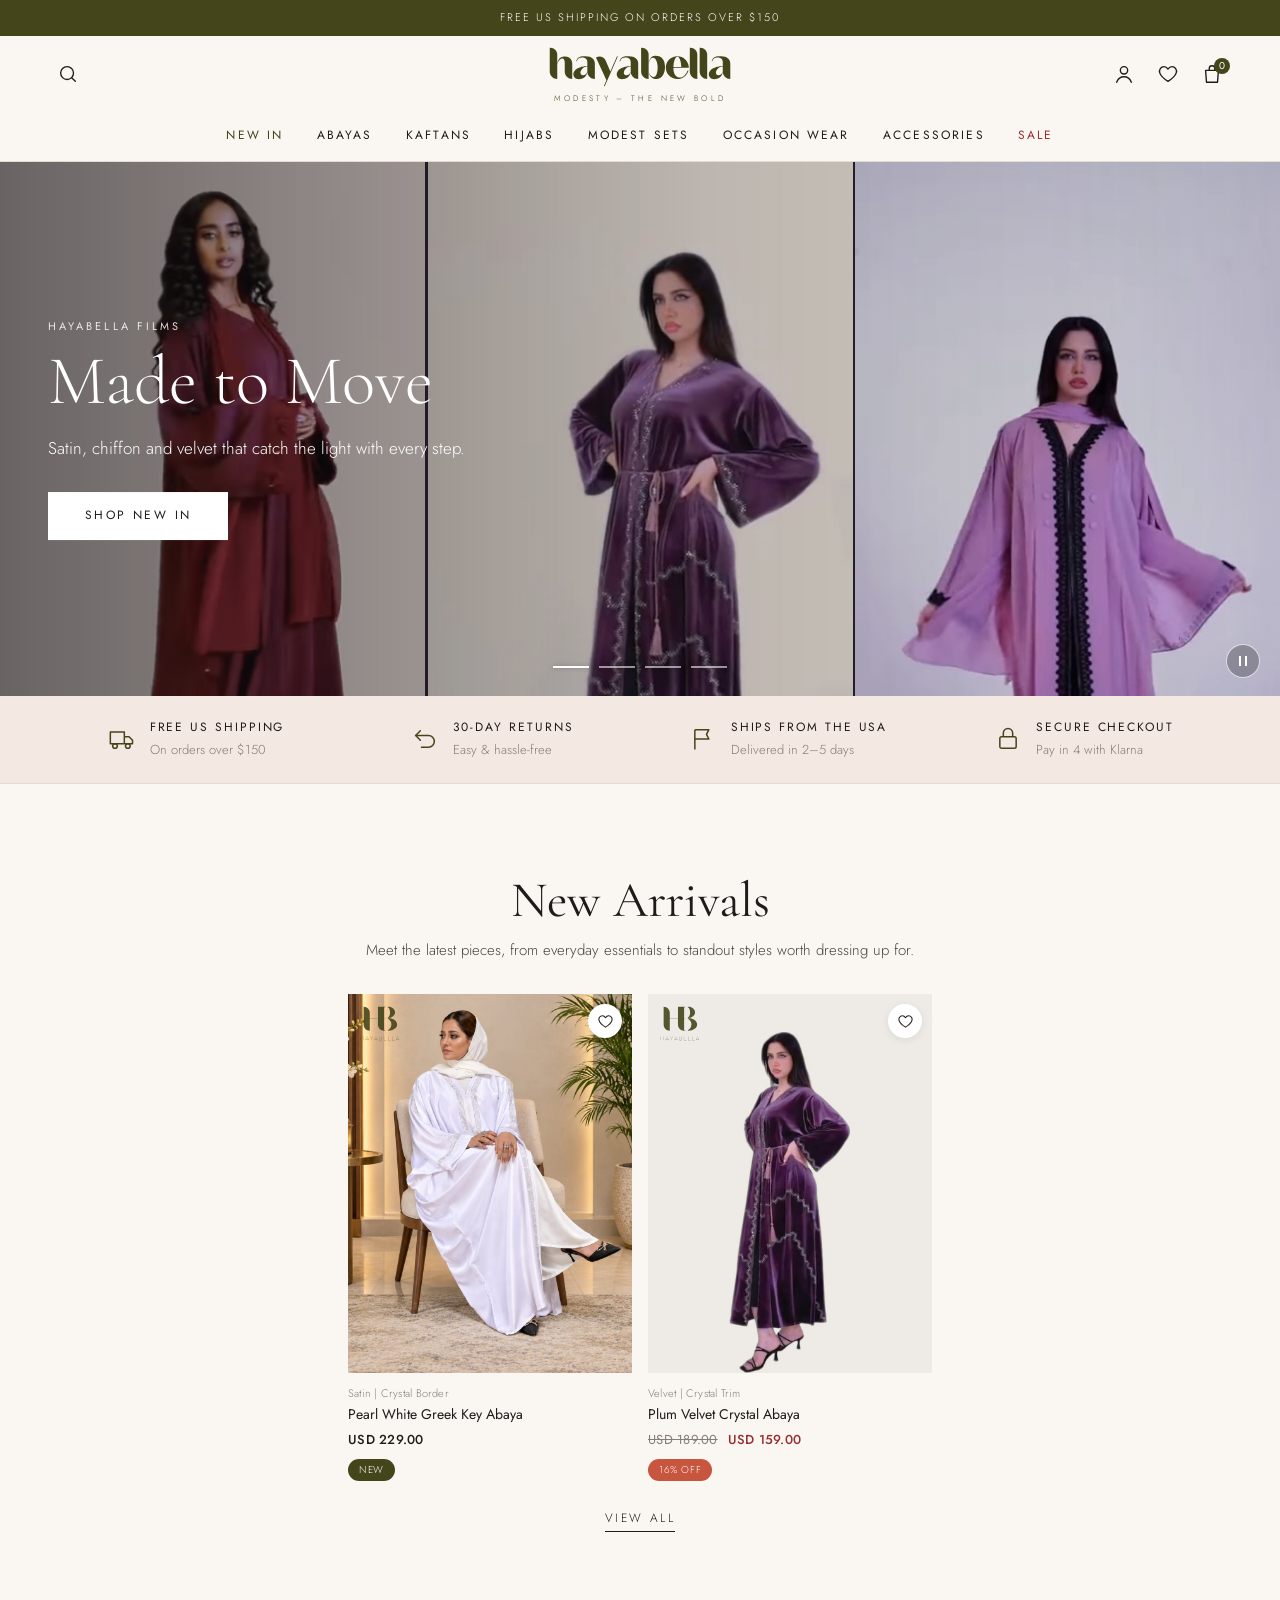
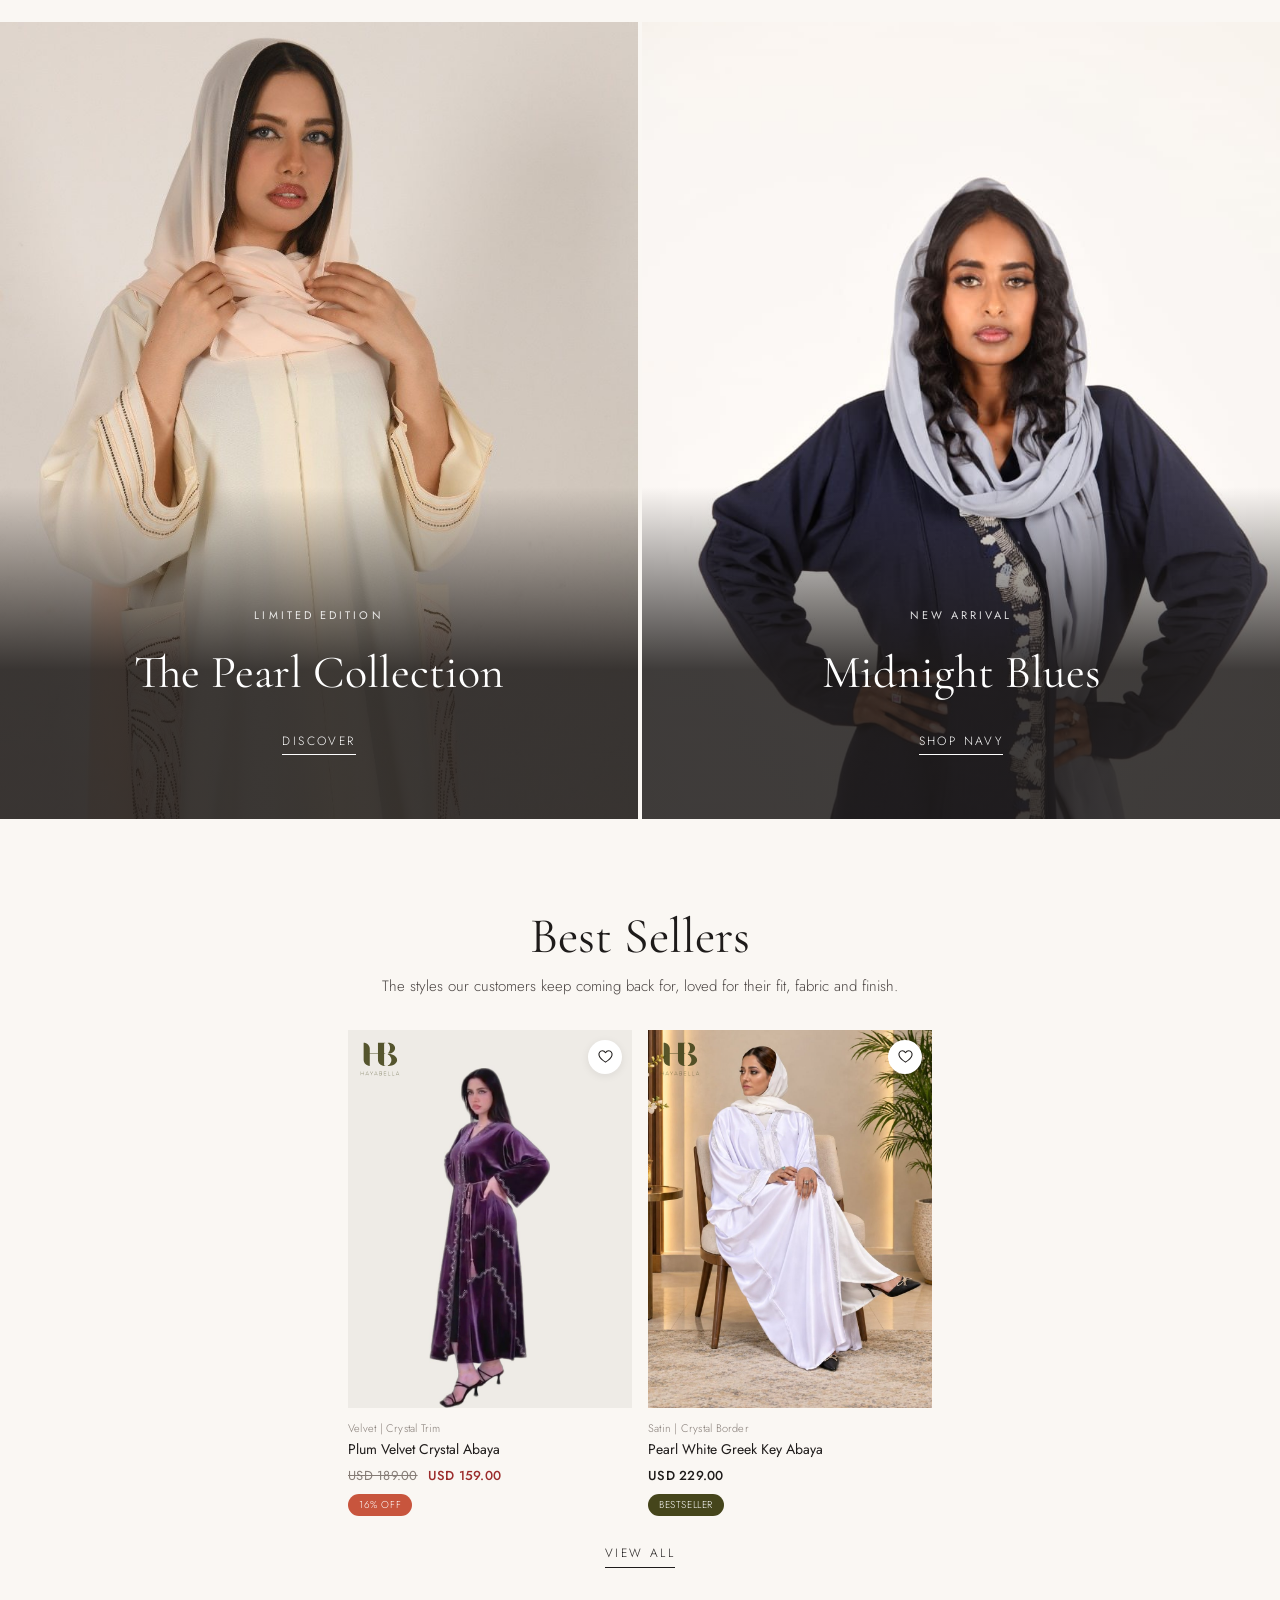
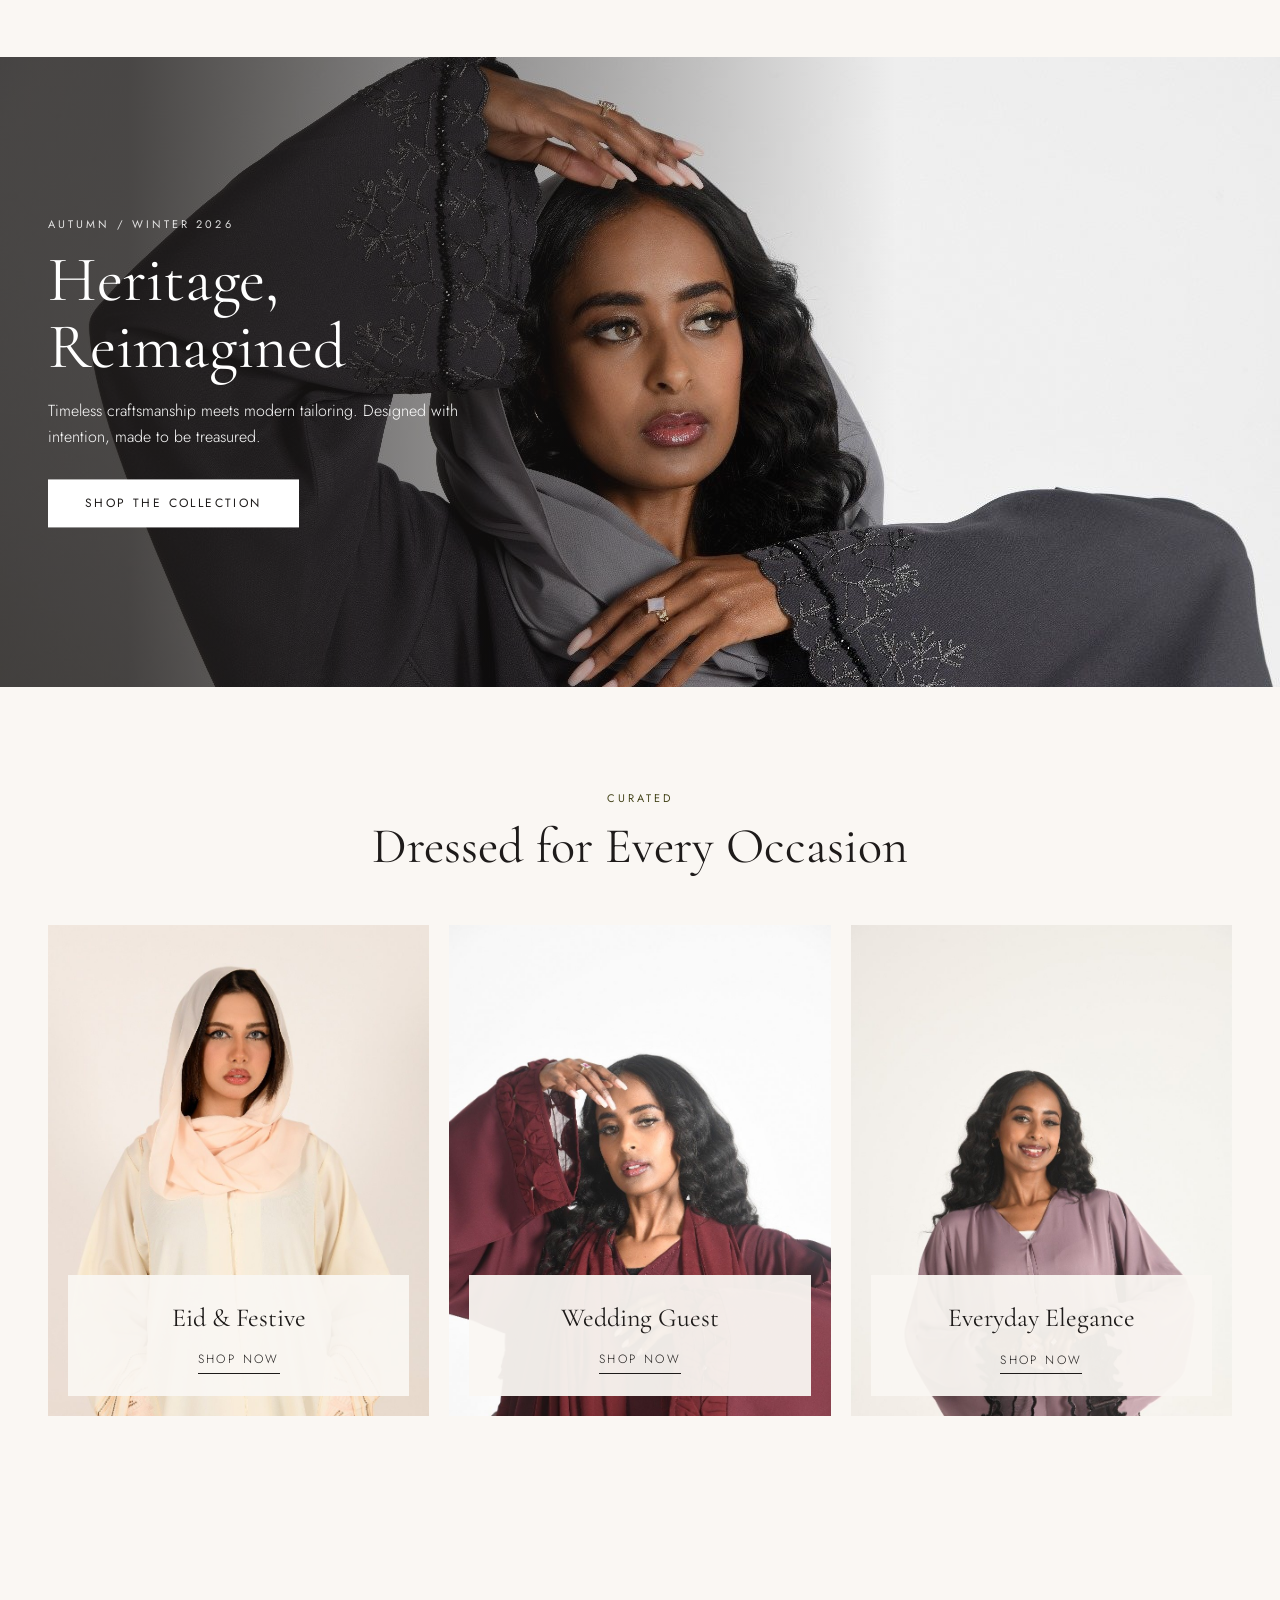
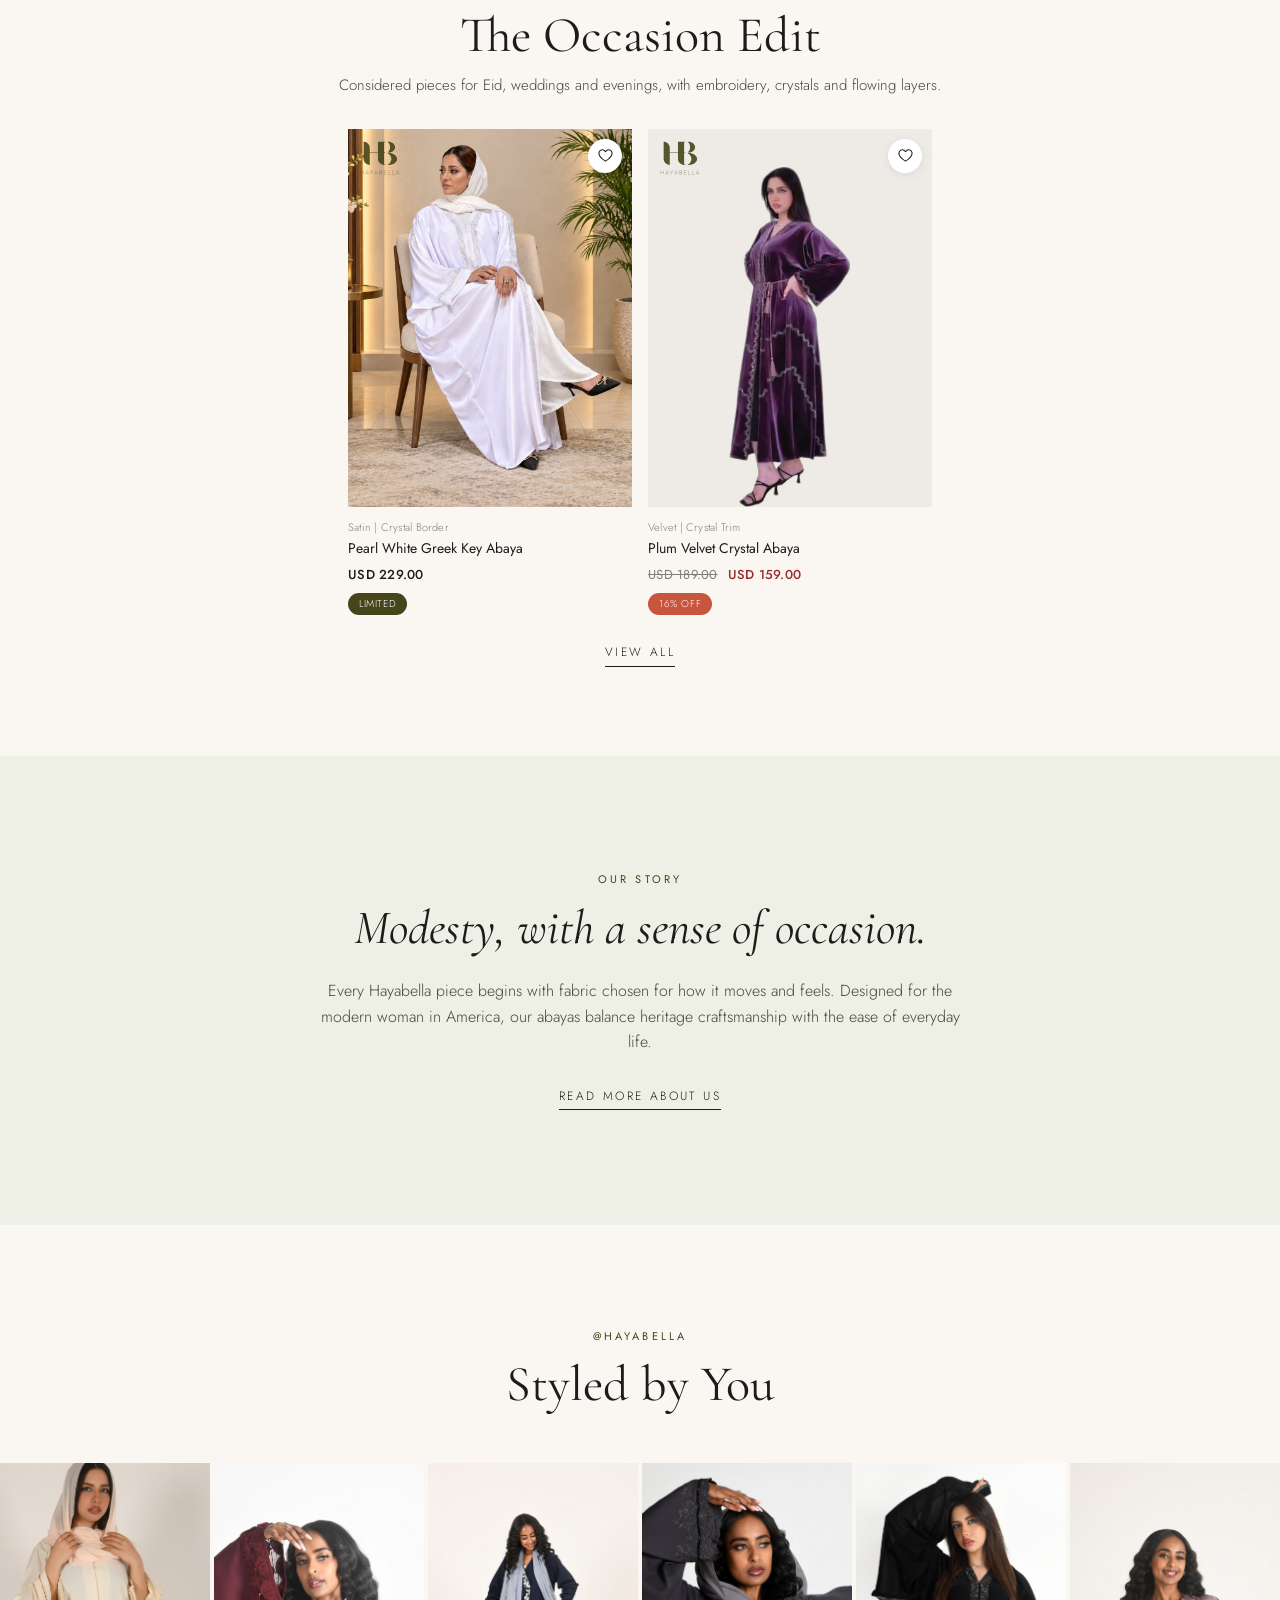
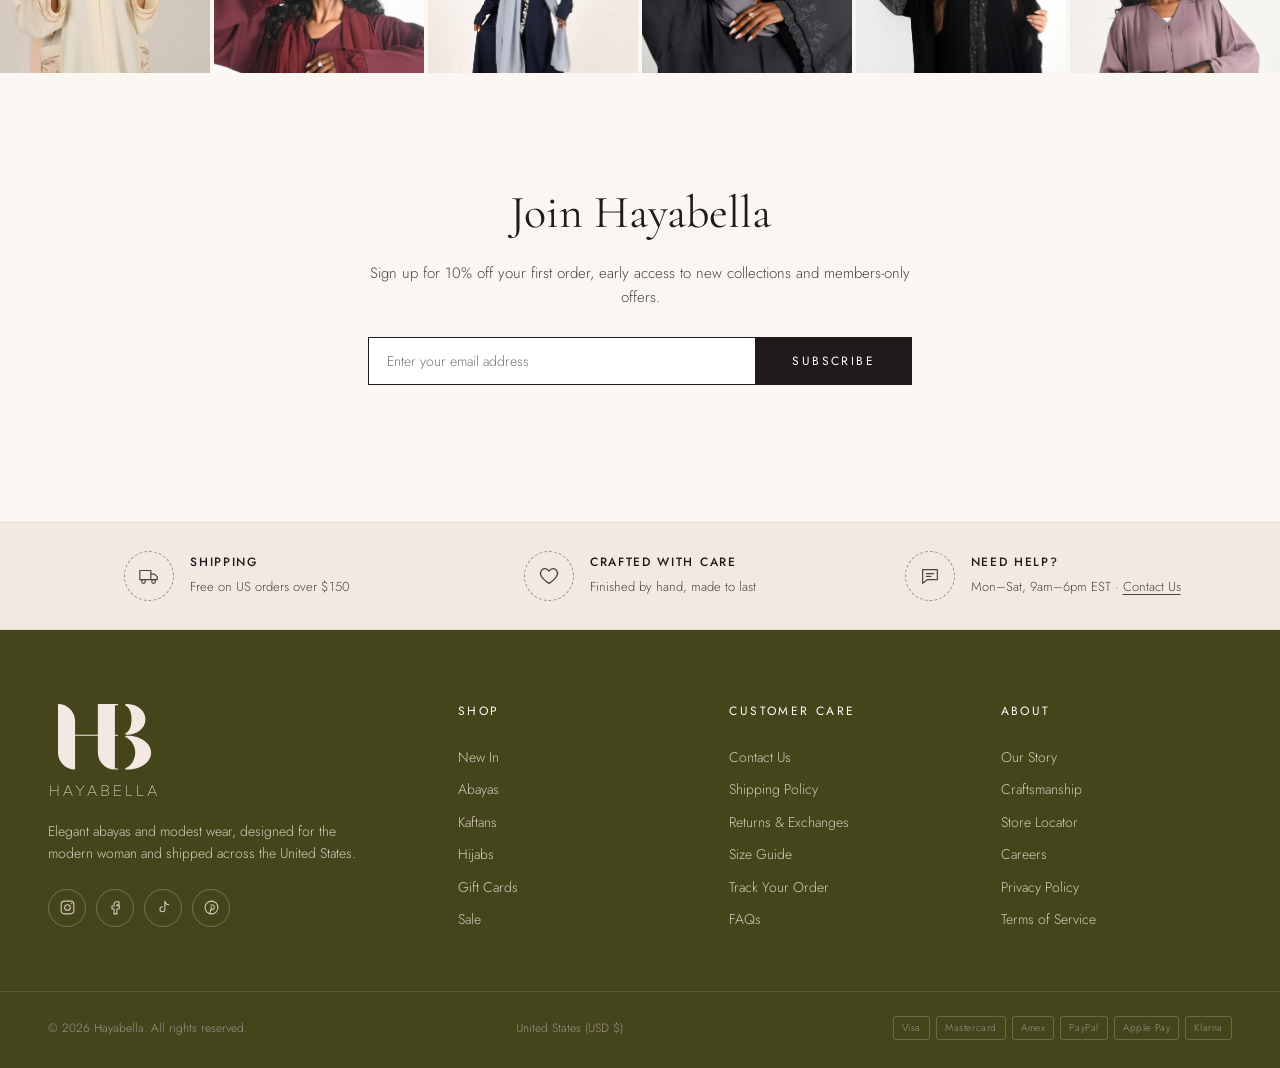
==== index.html @ 1ab6543e "Make the first hero slide a video background The hero now opens with a 'Made to Move' video slide: t" ====
<!DOCTYPE html>
<html lang="en-US">
<head>
  <meta charset="UTF-8">
  <meta name="viewport" content="width=device-width, initial-scale=1">
  <title>Hayabella | Luxury Abayas & Modest Wear – USA</title>
  <meta name="description" content="Shop elegant abayas, kaftans, hijabs and modest sets designed for everyday and occasion. Free US shipping on orders over $150.">
  <meta name="theme-color" content="#1E1B1A">
  <link rel="icon" href="assets/images/brand/hb-monogram.svg" type="image/svg+xml">
  <link rel="preconnect" href="https://fonts.googleapis.com">
  <link rel="preconnect" href="https://fonts.gstatic.com" crossorigin>
  <link href="https://fonts.googleapis.com/css2?family=Cormorant+Garamond:ital,wght@0,400;0,500;0,600;1,400&family=Jost:wght@300;400;500&display=swap" rel="stylesheet">
  <link rel="stylesheet" href="assets/css/styles.css?v=20261111b">
</head>
<body>

  <!-- SVG icon sprite -->
  <svg width="0" height="0" style="position:absolute" aria-hidden="true">
    <symbol id="i-search" viewBox="0 0 24 24"><circle cx="11" cy="11" r="7" fill="none" stroke="currentColor" stroke-width="1.5"/><path d="M20 20l-4-4" stroke="currentColor" stroke-width="1.5" stroke-linecap="round"/></symbol>
    <symbol id="i-user" viewBox="0 0 24 24"><circle cx="12" cy="8" r="4" fill="none" stroke="currentColor" stroke-width="1.5"/><path d="M4 21c1.5-4 4.5-6 8-6s6.5 2 8 6" fill="none" stroke="currentColor" stroke-width="1.5" stroke-linecap="round"/></symbol>
    <symbol id="i-heart" viewBox="0 0 24 24"><path d="M12 20s-7.5-4.6-9-9.2C1.9 7.3 4.2 4 7.6 4c2 0 3.4 1.1 4.4 2.6C13 5.1 14.4 4 16.4 4c3.4 0 5.7 3.3 4.6 6.8C19.5 15.4 12 20 12 20z" fill="none" stroke="currentColor" stroke-width="1.5" stroke-linejoin="round"/></symbol>
    <symbol id="i-bag" viewBox="0 0 24 24"><path d="M5 8h14l-1 13H6L5 8z" fill="none" stroke="currentColor" stroke-width="1.5" stroke-linejoin="round"/><path d="M9 8V6a3 3 0 016 0v2" fill="none" stroke="currentColor" stroke-width="1.5"/></symbol>
    <symbol id="i-menu" viewBox="0 0 24 24"><path d="M3 7h18M3 12h18M3 17h18" stroke="currentColor" stroke-width="1.5" stroke-linecap="round"/></symbol>
    <symbol id="i-close" viewBox="0 0 24 24"><path d="M5 5l14 14M19 5L5 19" stroke="currentColor" stroke-width="1.5" stroke-linecap="round"/></symbol>
    <symbol id="i-left" viewBox="0 0 24 24"><path d="M15 5l-7 7 7 7" fill="none" stroke="currentColor" stroke-width="1.5" stroke-linecap="round" stroke-linejoin="round"/></symbol>
    <symbol id="i-right" viewBox="0 0 24 24"><path d="M9 5l7 7-7 7" fill="none" stroke="currentColor" stroke-width="1.5" stroke-linecap="round" stroke-linejoin="round"/></symbol>
    <symbol id="i-truck" viewBox="0 0 24 24"><path d="M2 6h12v10H2zM14 10h4l3 3v3h-7" fill="none" stroke="currentColor" stroke-width="1.3" stroke-linejoin="round"/><circle cx="6" cy="18" r="2" fill="none" stroke="currentColor" stroke-width="1.3"/><circle cx="17" cy="18" r="2" fill="none" stroke="currentColor" stroke-width="1.3"/></symbol>
    <symbol id="i-return" viewBox="0 0 24 24"><path d="M4 9h11a5 5 0 010 10H9" fill="none" stroke="currentColor" stroke-width="1.3" stroke-linecap="round"/><path d="M8 5L4 9l4 4" fill="none" stroke="currentColor" stroke-width="1.3" stroke-linecap="round" stroke-linejoin="round"/></symbol>
    <symbol id="i-lock" viewBox="0 0 24 24"><rect x="5" y="10" width="14" height="10" rx="1.5" fill="none" stroke="currentColor" stroke-width="1.3"/><path d="M8 10V7a4 4 0 018 0v3" fill="none" stroke="currentColor" stroke-width="1.3"/></symbol>
    <symbol id="i-flag" viewBox="0 0 24 24"><path d="M5 21V4M5 4h12l-2 4 2 4H5" fill="none" stroke="currentColor" stroke-width="1.3" stroke-linejoin="round"/></symbol>
    <symbol id="i-instagram" viewBox="0 0 24 24"><rect x="3" y="3" width="18" height="18" rx="5" fill="none" stroke="currentColor" stroke-width="1.5"/><circle cx="12" cy="12" r="4" fill="none" stroke="currentColor" stroke-width="1.5"/><circle cx="17.5" cy="6.5" r="1" fill="currentColor"/></symbol>
    <symbol id="i-facebook" viewBox="0 0 24 24"><path d="M14 8h3V4h-3a4 4 0 00-4 4v2H7v4h3v7h4v-7h3l1-4h-4V8z" fill="none" stroke="currentColor" stroke-width="1.5" stroke-linejoin="round"/></symbol>
    <symbol id="i-tiktok" viewBox="0 0 24 24"><path d="M14 3v11.5a3.5 3.5 0 11-3.5-3.5M14 3c.5 3 2.5 5 5.5 5" fill="none" stroke="currentColor" stroke-width="1.5" stroke-linecap="round"/></symbol>
    <symbol id="i-chat" viewBox="0 0 24 24"><path d="M4 5h16v11H9l-5 4V5z" fill="none" stroke="currentColor" stroke-width="1.3" stroke-linejoin="round"/><path d="M8 9.5h8M8 12.5h5" stroke="currentColor" stroke-width="1.3" stroke-linecap="round"/></symbol>
    <symbol id="i-pinterest" viewBox="0 0 24 24"><circle cx="12" cy="12" r="9" fill="none" stroke="currentColor" stroke-width="1.5"/><path d="M11 8.5c3-1 5 .5 5 3s-2 4-3.5 3.5M12 11l-2.5 10" fill="none" stroke="currentColor" stroke-width="1.5" stroke-linecap="round"/></symbol>
  </svg>

  <!-- Announcement bar -->
  <div class="announcement" role="region" aria-label="Announcements">
    <div class="announcement__track" data-announcement>
      <p class="is-active">Free US shipping on orders over $150</p>
      <p>New: The Autumn Edit — shop now</p>
      <p>Easy 30-day returns &amp; exchanges nationwide</p>
    </div>
  </div>

  <!-- Header -->
  <header class="header" data-header>
    <div class="header__inner container">
      <div class="header__left">
        <button class="icon-btn header__burger" aria-label="Open menu" data-open-drawer><svg><use href="#i-menu"/></svg></button>
        <button class="icon-btn" aria-label="Search" data-open-search><svg><use href="#i-search"/></svg></button>
      </div>

      <a href="index.html" class="logo" aria-label="Hayabella home">
        <img src="assets/images/brand/hayabella-wordmark.svg" alt="Hayabella" class="logo__img" width="182" height="40">
        <span class="logo__sub">Modesty &ndash; The New Bold</span>
      </a>

      <div class="header__right">
        <a href="#" class="icon-btn hide-sm" aria-label="Account"><svg><use href="#i-user"/></svg></a>
        <a href="wishlist.html" class="icon-btn hide-sm" aria-label="Wishlist"><svg><use href="#i-heart"/></svg><span class="cart-count wish-count" data-wish-count hidden>0</span></a>
        <a href="cart.html" class="icon-btn cart-btn" aria-label="Bag"><svg><use href="#i-bag"/></svg><span class="cart-count" data-cart-count>0</span></a>
      </div>
    </div>

    <nav class="nav" aria-label="Primary">
      <ul class="nav__list container">
        <li><a href="collection.html?edit=new" class="nav__link nav__link--accent">New In</a></li>
        <li class="has-mega">
          <a href="collection.html" class="nav__link">Abayas</a>
          <div class="mega">
            <div class="mega__inner container">
              <div class="mega__col">
                <h4>Shop by Style</h4>
                <a href="collection.html?fabric=Crepe,Linen">Everyday Abayas</a><a href="collection.html?cut=Open">Open Front</a><a href="collection.html?cut=Closed">Closed Abayas</a><a href="collection.html?cut=Kimono">Kimono Abayas</a><a href="collection.html?cut=Belted">Belted Abayas</a>
              </div>
              <div class="mega__col">
                <h4>Shop by Fabric</h4>
                <a href="collection.html?fabric=Nida">Nida</a><a href="collection.html?fabric=Crepe">Crepe</a><a href="collection.html?fabric=Linen">Linen</a><a href="collection.html?fabric=Chiffon">Chiffon</a><a href="collection.html?fabric=Satin">Satin</a>
              </div>
              <div class="mega__col">
                <h4>Shop by Color</h4>
                <a href="collection.html?color=Black">Classic Black</a><a href="collection.html?color=White,Neutral">Neutrals</a><a href="collection.html?color=Red,Grey,Green">Earth Tones</a><a href="collection.html?color=Pink,Blue,Purple">Pastels</a>
              </div>
              <a href="collection.html?style=Embroidered" class="mega__promo">
                <img src="assets/images/photos/ivory-pearl-detail.jpg" alt="" loading="lazy">
                <span>The Embroidered Edit</span>
              </a>
            </div>
          </div>
        </li>
        <li><a href="collection.html?cut=Butterfly" class="nav__link">Kaftans</a></li>
        <li><a href="#" class="nav__link">Hijabs</a></li>
        <li><a href="#" class="nav__link">Modest Sets</a></li>
        <li><a href="collection.html?edit=occasion" class="nav__link">Occasion Wear</a></li>
        <li><a href="#" class="nav__link">Accessories</a></li>
        <li><a href="collection.html?edit=sale" class="nav__link nav__link--sale">Sale</a></li>
      </ul>
    </nav>
  </header>

  <!-- Mobile drawer -->
  <div class="drawer" data-drawer aria-hidden="true">
    <div class="drawer__overlay" data-close-drawer></div>
    <aside class="drawer__panel" aria-label="Menu">
      <div class="drawer__head">
        <img src="assets/images/brand/hayabella-wordmark.svg" alt="Hayabella" class="logo__img logo__img--sm" width="137" height="30">
        <button class="icon-btn" aria-label="Close menu" data-close-drawer><svg><use href="#i-close"/></svg></button>
      </div>
      <ul class="drawer__list">
        <li><a href="collection.html?edit=new">New In</a></li>
        <li><a href="collection.html">Abayas</a></li>
        <li><a href="collection.html?cut=Butterfly">Kaftans</a></li>
        <li><a href="#">Hijabs</a></li>
        <li><a href="#">Modest Sets</a></li>
        <li><a href="collection.html?edit=occasion">Occasion Wear</a></li>
        <li><a href="#">Accessories</a></li>
        <li><a href="collection.html?edit=sale" class="nav__link--sale">Sale</a></li>
      </ul>
      <div class="drawer__foot">
        <a href="#"><svg><use href="#i-user"/></svg> Sign in / Register</a>
        <a href="wishlist.html"><svg><use href="#i-heart"/></svg> Wishlist</a>
        <span class="drawer__region">United States (USD $)</span>
      </div>
    </aside>
  </div>

  <!-- Search overlay -->
  <div class="search" data-search aria-hidden="true">
    <div class="search__inner container">
      <form class="search__form" role="search" onsubmit="return false">
        <svg><use href="#i-search"/></svg>
        <input type="search" placeholder="Search abayas, kaftans, hijabs…" aria-label="Search" data-search-input>
        <button type="button" class="icon-btn" aria-label="Close search" data-close-search><svg><use href="#i-close"/></svg></button>
      </form>
      <div class="search__popular">
        <span>Popular:</span>
        <a href="#">Black abaya</a><a href="#">Open front</a><a href="#">Eid collection</a><a href="collection.html?fabric=Linen">Linen</a><a href="#">Jersey hijab</a>
      </div>
    </div>
  </div>

  <main>

    <!-- Hero slider: one banner image per slide.
         Desktop banner 1920x800, mobile banner 1080x1350 (assets/images/banners/).
         To change a slide, replace its two images (or add another <a class="hero__slide"> block).
         The first slide is a video background (assets/videos/). -->
    <section class="hero" aria-roledescription="carousel" aria-label="Featured collections" data-slider>
      <h1 class="sr-only">Hayabella, luxury abayas and modest wear</h1>
      <div class="hero__slides">
        <!-- Video slide: three vertical videos side by side on desktop, the centre one alone on phones -->
        <div class="hero__slide hero__slide--video is-active" aria-roledescription="slide" aria-label="1 of 4: Made to Move" data-video-slide>
          <div class="hero__videos">
            <video class="hero__video hide-sm" poster="assets/videos/burgundy-petal-abaya-poster.jpg" muted loop playsinline preload="none" aria-hidden="true" tabindex="-1">
              <source src="assets/videos/burgundy-petal-abaya.mp4" type="video/mp4"><source src="assets/videos/burgundy-petal-abaya.webm" type="video/webm">
            </video>
            <video class="hero__video" poster="assets/videos/plum-velvet-abaya-poster.jpg" muted loop playsinline preload="none" aria-hidden="true" tabindex="-1">
              <source src="assets/videos/plum-velvet-abaya.mp4" type="video/mp4"><source src="assets/videos/plum-velvet-abaya.webm" type="video/webm">
            </video>
            <video class="hero__video hide-sm" poster="assets/videos/lilac-lace-abaya-poster.jpg" muted loop playsinline preload="none" aria-hidden="true" tabindex="-1">
              <source src="assets/videos/lilac-lace-abaya.mp4" type="video/mp4"><source src="assets/videos/lilac-lace-abaya.webm" type="video/webm">
            </video>
          </div>
          <div class="hero__overlay">
            <p class="eyebrow">Hayabella Films</p>
            <p class="hero__vtitle">Made to Move</p>
            <p class="hero__vtext">Satin, chiffon and velvet that catch the light with every step.</p>
            <a href="collection.html?edit=new" class="btn btn--light">Shop New In</a>
          </div>
          <button type="button" class="hero__vtoggle" aria-label="Pause video" data-hero-vtoggle><span></span></button>
        </div>
        <a href="collection.html" class="hero__slide" aria-roledescription="slide" aria-label="2 of 4: The Noir Edit: fluid black chiffon, hand-set crystals. Shop now">
          <picture>
            <source media="(max-width: 767px)" srcset="assets/images/banners/noir-edit-mobile.jpg" width="1080" height="1350">
            <img src="assets/images/banners/noir-edit-desktop.jpg" alt="The Noir Edit: fluid black chiffon, hand-set crystals. Shop now" width="1920" height="800" loading="lazy">
          </picture>
        </a>
        <a href="collection.html" class="hero__slide" aria-roledescription="slide" aria-label="3 of 4: Berry Luxe: sculpted petal cuffs in deep burgundy. Shop Berry Luxe">
          <picture>
            <source media="(max-width: 767px)" srcset="assets/images/banners/berry-luxe-mobile.jpg" width="1080" height="1350">
            <img src="assets/images/banners/berry-luxe-desktop.jpg" alt="Berry Luxe: sculpted petal cuffs in deep burgundy. Shop Berry Luxe" width="1920" height="800" loading="lazy">
          </picture>
        </a>
        <a href="collection.html" class="hero__slide" aria-roledescription="slide" aria-label="4 of 4: The Pearl Collection: ivory crepe with blush embroidery. Shop the collection">
          <picture>
            <source media="(max-width: 767px)" srcset="assets/images/banners/pearl-collection-mobile.jpg" width="1080" height="1350">
            <img src="assets/images/banners/pearl-collection-desktop.jpg" alt="The Pearl Collection: ivory crepe with blush embroidery. Shop the collection" width="1920" height="800" loading="lazy">
          </picture>
        </a>
      </div>

      <button class="hero__arrow hero__arrow--prev" aria-label="Previous slide" data-prev><svg><use href="#i-left"/></svg></button>
      <button class="hero__arrow hero__arrow--next" aria-label="Next slide" data-next><svg><use href="#i-right"/></svg></button>
      <div class="hero__dots" role="tablist" aria-label="Choose slide" data-dots></div>
    </section>

    <!-- USP strip -->
    <section class="usp" aria-label="Why shop with us">
      <div class="usp__inner container">
        <div class="usp__item"><svg><use href="#i-truck"/></svg><div><strong>Free US Shipping</strong><span>On orders over $150</span></div></div>
        <div class="usp__item"><svg><use href="#i-return"/></svg><div><strong>30-Day Returns</strong><span>Easy &amp; hassle-free</span></div></div>
        <div class="usp__item"><svg><use href="#i-flag"/></svg><div><strong>Ships from the USA</strong><span>Delivered in 2–5 days</span></div></div>
        <div class="usp__item"><svg><use href="#i-lock"/></svg><div><strong>Secure Checkout</strong><span>Pay in 4 with Klarna</span></div></div>
      </div>
    </section>

    <!-- Product slider: New Arrivals -->
    <section class="rail" aria-label="New arrivals" data-rail>
      <header class="rail__intro container">
        <h2 class="section__title">New Arrivals</h2>
        <p>Meet the latest pieces, from everyday essentials to standout styles worth dressing up for.</p>
      </header>
      <div class="rail__body container">
        <div class="rail__viewport">
          <button class="rail__btn rail__btn--prev" aria-label="Previous products" data-rail-prev><svg><use href="#i-left"/></svg></button>
          <div class="rail__track" data-products="new"></div>
          <button class="rail__btn rail__btn--next" aria-label="Next products" data-rail-next><svg><use href="#i-right"/></svg></button>
        </div>
        <div class="rail__dots" data-rail-dots></div>
        <div class="center"><a href="collection.html?edit=new" class="link-underline">View All</a></div>
      </div>
    </section>

    <!-- Split banners -->
    <section class="split">
      <a href="collection.html?color=White" class="split__item">
        <img src="assets/images/photos/ivory-pearl-pose.jpg" alt="Model in the ivory Pearl abaya adjusting a blush hijab" loading="lazy">
        <div class="split__content split__content--light">
          <p class="eyebrow">Limited Edition</p>
          <h3>The Pearl Collection</h3>
          <span class="link-underline">Discover</span>
        </div>
      </a>
      <a href="collection.html?color=Blue" class="split__item">
        <img src="assets/images/photos/navy-open-hooded.jpg" alt="Model in a navy open abaya with an embellished placket and grey shawl" loading="lazy">
        <div class="split__content split__content--light">
          <p class="eyebrow">New Arrival</p>
          <h3>Midnight Blues</h3>
          <span class="link-underline">Shop Navy</span>
        </div>
      </a>
    </section>

    <!-- Product slider: Best Sellers -->
    <section class="rail" aria-label="Best sellers" data-rail>
      <header class="rail__intro container">
        <h2 class="section__title">Best Sellers</h2>
        <p>The styles our customers keep coming back for, loved for their fit, fabric and finish.</p>
      </header>
      <div class="rail__body container">
        <div class="rail__viewport">
          <button class="rail__btn rail__btn--prev" aria-label="Previous products" data-rail-prev><svg><use href="#i-left"/></svg></button>
          <div class="rail__track" data-products="best"></div>
          <button class="rail__btn rail__btn--next" aria-label="Next products" data-rail-next><svg><use href="#i-right"/></svg></button>
        </div>
        <div class="rail__dots" data-rail-dots></div>
        <div class="center"><a href="collection.html?edit=best" class="link-underline">View All</a></div>
      </div>
    </section>

    <!-- Campaign banner -->
    <section class="campaign">
      <img src="assets/images/photos/charcoal-cuff-wide.jpg" alt="Model in a charcoal abaya with embroidered, beaded bell sleeves" loading="lazy">
      <div class="campaign__content">
        <p class="eyebrow">Autumn / Winter 2026</p>
        <h2>Heritage, Reimagined</h2>
        <p>Timeless craftsmanship meets modern tailoring. Designed with intention, made to be treasured.</p>
        <a href="collection.html" class="btn btn--light">Shop the Collection</a>
      </div>
    </section>

    <!-- Shop by occasion -->
    <section class="section">
      <div class="container">
        <header class="section__head">
          <p class="eyebrow">Curated</p>
          <h2 class="section__title">Dressed for Every Occasion</h2>
        </header>
        <div class="occasions">
          <a href="collection.html?edit=occasion" class="occasion"><img src="assets/images/photos/ivory-pearl-front.jpg" alt="" loading="lazy"><div class="occasion__label"><h3>Eid &amp; Festive</h3><span class="link-underline">Shop now</span></div></a>
          <a href="collection.html?style=Crystal" class="occasion"><img src="assets/images/photos/burgundy-petal-close.jpg" alt="" loading="lazy"><div class="occasion__label"><h3>Wedding Guest</h3><span class="link-underline">Shop now</span></div></a>
          <a href="collection.html?fabric=Crepe,Linen" class="occasion"><img src="assets/images/photos/mauve-ruffle.jpg" alt="" loading="lazy"><div class="occasion__label"><h3>Everyday Elegance</h3><span class="link-underline">Shop now</span></div></a>
        </div>
      </div>
    </section>

    <!-- Product slider: Occasion Edit -->
    <section class="rail" aria-label="Occasion wear" data-rail>
      <header class="rail__intro container">
        <h2 class="section__title">The Occasion Edit</h2>
        <p>Considered pieces for Eid, weddings and evenings, with embroidery, crystals and flowing layers.</p>
      </header>
      <div class="rail__body container">
        <div class="rail__viewport">
          <button class="rail__btn rail__btn--prev" aria-label="Previous products" data-rail-prev><svg><use href="#i-left"/></svg></button>
          <div class="rail__track" data-products="occasion"></div>
          <button class="rail__btn rail__btn--next" aria-label="Next products" data-rail-next><svg><use href="#i-right"/></svg></button>
        </div>
        <div class="rail__dots" data-rail-dots></div>
        <div class="center"><a href="collection.html?edit=occasion" class="link-underline">View All</a></div>
      </div>
    </section>

    <!-- Brand story -->
    <section class="story">
      <div class="container story__inner">
        <p class="eyebrow">Our Story</p>
        <h2 class="story__title">Modesty, with a sense of occasion.</h2>
        <p>Every Hayabella piece begins with fabric chosen for how it moves and feels. Designed for the modern woman in America, our abayas balance heritage craftsmanship with the ease of everyday life.</p>
        <a href="#" class="link-underline">Read more about us</a>
      </div>
    </section>

    <!-- Lookbook / Instagram -->
    <section class="section section--tight">
      <div class="container">
        <header class="section__head">
          <p class="eyebrow">@hayabella</p>
          <h2 class="section__title">Styled by You</h2>
        </header>
      </div>
      <div class="looks">
        <a href="#" class="look"><img src="assets/images/photos/ivory-pearl-pose.jpg" alt="Customer look 1" loading="lazy"><span><svg><use href="#i-instagram"/></svg></span></a>
        <a href="#" class="look"><img src="assets/images/photos/burgundy-petal-close.jpg" alt="Customer look 2" loading="lazy"><span><svg><use href="#i-instagram"/></svg></span></a>
        <a href="#" class="look"><img src="assets/images/photos/navy-open-full.jpg" alt="Customer look 3" loading="lazy"><span><svg><use href="#i-instagram"/></svg></span></a>
        <a href="#" class="look"><img src="assets/images/photos/charcoal-cuff-wide.jpg" alt="Customer look 4" loading="lazy"><span><svg><use href="#i-instagram"/></svg></span></a>
        <a href="#" class="look"><img src="assets/images/photos/noir-crystal-front.jpg" alt="Customer look 5" loading="lazy"><span><svg><use href="#i-instagram"/></svg></span></a>
        <a href="#" class="look"><img src="assets/images/photos/mauve-ruffle.jpg" alt="Customer look 6" loading="lazy"><span><svg><use href="#i-instagram"/></svg></span></a>
      </div>
    </section>

    <!-- Newsletter -->
    <section class="newsletter" id="newsletter">
      <div class="container newsletter__inner">
        <h2>Join Hayabella</h2>
        <p>Sign up for 10% off your first order, early access to new collections and members-only offers.</p>
        <form class="newsletter__form" data-newsletter novalidate>
          <input type="email" placeholder="Enter your email address" aria-label="Email address" required>
          <button type="submit" class="btn btn--dark">Subscribe</button>
        </form>
        <p class="newsletter__msg" data-newsletter-msg role="status"></p>
      </div>
    </section>
    <!-- Benefits bar -->
    <section class="perks" aria-label="Shopping with Hayabella">
      <div class="perks__inner container">
        <div class="perk">
          <span class="perk__icon"><svg><use href="#i-truck"/></svg></span>
          <div><strong>Shipping</strong><span>Free on US orders over $150</span></div>
        </div>
        <div class="perk">
          <span class="perk__icon"><svg><use href="#i-heart"/></svg></span>
          <div><strong>Crafted with Care</strong><span>Finished by hand, made to last</span></div>
        </div>
        <div class="perk">
          <span class="perk__icon"><svg><use href="#i-chat"/></svg></span>
          <div><strong>Need Help?</strong><span>Mon–Sat, 9am–6pm EST · <a href="#">Contact Us</a></span></div>
        </div>
      </div>
    </section>
  </main>

  <!-- Footer -->
  <footer class="footer">
    <div class="container footer__grid">
      <div class="footer__brand">
        <img src="assets/images/brand/hb-logo-full-light.svg" alt="Hayabella" class="footer__logo" width="116" height="100">
        <p>Elegant abayas and modest wear, designed for the modern woman and shipped across the United States.</p>
        <div class="socials">
          <a href="#" aria-label="Instagram"><svg><use href="#i-instagram"/></svg></a>
          <a href="#" aria-label="Facebook"><svg><use href="#i-facebook"/></svg></a>
          <a href="#" aria-label="TikTok"><svg><use href="#i-tiktok"/></svg></a>
          <a href="#" aria-label="Pinterest"><svg><use href="#i-pinterest"/></svg></a>
        </div>
      </div>
      <details class="footer__col" open>
        <summary>Shop</summary>
        <a href="collection.html?edit=new">New In</a><a href="collection.html">Abayas</a><a href="collection.html?cut=Butterfly">Kaftans</a><a href="#">Hijabs</a><a href="#">Gift Cards</a><a href="collection.html?edit=sale">Sale</a>
      </details>
      <details class="footer__col" open>
        <summary>Customer Care</summary>
        <a href="#">Contact Us</a><a href="#">Shipping Policy</a><a href="#">Returns &amp; Exchanges</a><a href="#">Size Guide</a><a href="#">Track Your Order</a><a href="#">FAQs</a>
      </details>
      <details class="footer__col" open>
        <summary>About</summary>
        <a href="#">Our Story</a><a href="#">Craftsmanship</a><a href="#">Store Locator</a><a href="#">Careers</a><a href="#">Privacy Policy</a><a href="#">Terms of Service</a>
      </details>
    </div>
    <div class="footer__bottom container">
      <span>&copy; <span data-year>2026</span> Hayabella. All rights reserved.</span>
      <span class="footer__region">United States (USD $)</span>
      <div class="payments" aria-label="Accepted payment methods">
        <span>Visa</span><span>Mastercard</span><span>Amex</span><span>PayPal</span><span>Apple Pay</span><span>Klarna</span>
      </div>
    </div>
  </footer>

  <div class="toast" role="status" aria-live="polite" data-toast></div>

  <script src="assets/js/catalog.js?v=20261111b"></script>
  <script src="assets/js/main.js?v=20261111b"></script>
</body>
</html>
---- assets/css/styles.css ----
/* ==========================================================================
   Hayabella — Homepage styles
   ========================================================================== */

:root {
  --ink: #1e1b1a;
  --ink-soft: #4a4442;
  --muted: #857c76;
  --ivory: #faf7f3;
  --sand: #f4e9e2;        /* brand blush cream */
  --line: #e4dcd2;
  --gold: #a8844f;
  --olive: #45451b;       /* brand olive (logo) */
  --olive-deep: #45451b;
  --cream: #f4e9e2;       /* brand blush cream */
  --sage-tint: #eef0e5;
  --sale: #9b2c2c;
  --white: #fff;

  --serif: "Cormorant Garamond", Georgia, "Times New Roman", serif;
  --sans: "Jost", "Helvetica Neue", Arial, sans-serif;

  --container: 1400px;
  --gutter: clamp(16px, 4vw, 48px);
  --ease: cubic-bezier(.25, .8, .25, 1);
}

*, *::before, *::after { box-sizing: border-box; }
html { -webkit-text-size-adjust: 100%; scroll-behavior: smooth; }
body {
  margin: 0;
  font-family: var(--sans);
  font-weight: 300;
  font-size: 15px;
  line-height: 1.6;
  color: var(--ink);
  background: var(--ivory);
  -webkit-font-smoothing: antialiased;
}
body.no-scroll { overflow: hidden; }
img { display: block; max-width: 100%; height: auto; }
a { color: inherit; text-decoration: none; }
button { font: inherit; color: inherit; background: none; border: 0; cursor: pointer; padding: 0; }
h1, h2, h3, h4 { margin: 0; font-weight: 400; }
p { margin: 0; }
svg { width: 22px; height: 22px; flex-shrink: 0; }
:focus-visible { outline: 1px solid var(--ink); outline-offset: 3px; }

.container { width: 100%; max-width: var(--container); margin: 0 auto; padding: 0 var(--gutter); }
.center { text-align: center; margin-top: 48px; }

.eyebrow {
  font-size: 11px;
  letter-spacing: .28em;
  text-transform: uppercase;
  font-weight: 400;
  margin-bottom: 12px;
  color: var(--olive);
}
/* on photos and dark bands the eyebrow keeps the surrounding text colour */
.campaign .eyebrow, .split__content .eyebrow { color: inherit; opacity: .85; }

/* Buttons ---------------------------------------------------------------- */
.btn {
  display: inline-flex; align-items: center; justify-content: center;
  min-height: 48px; padding: 0 36px;
  font-size: 12px; letter-spacing: .2em; text-transform: uppercase; font-weight: 400;
  border: 1px solid transparent;
  transition: background .3s var(--ease), color .3s var(--ease), border-color .3s var(--ease);
}
.btn--dark { background: var(--ink); color: var(--white); }
.btn--dark:hover { background: var(--olive); color: var(--white); border-color: var(--olive); }
.btn--light { background: var(--white); color: var(--ink); }
.btn--light:hover { background: transparent; color: var(--white); border-color: var(--white); }
.btn--outline { border-color: var(--ink); }
.btn--outline:hover { background: var(--ink); color: var(--white); }
.btn--ghost-dark { border-color: var(--ink); color: var(--ink); }
.btn--ghost-dark:hover { background: var(--ink); color: var(--white); }

.link-underline {
  display: inline-block;
  font-size: 12px; letter-spacing: .2em; text-transform: uppercase;
  padding-bottom: 4px;
  background: linear-gradient(currentColor, currentColor) left bottom / 100% 1px no-repeat;
  transition: background-size .4s var(--ease);
}
a:hover .link-underline, .link-underline:hover { background-size: 40% 1px; color: var(--olive); }

.icon-btn {
  position: relative;
  display: inline-flex; align-items: center; justify-content: center;
  width: 40px; height: 40px;
  transition: opacity .2s;
}
.icon-btn:hover { opacity: .6; }

/* Announcement ----------------------------------------------------------- */
.announcement { background: var(--olive-deep); color: var(--white); height: 36px; overflow: hidden; }
.announcement__track { position: relative; height: 100%; }
.announcement__track p {
  position: absolute; inset: 0;
  display: flex; align-items: center; justify-content: center;
  font-size: 11px; letter-spacing: .18em; text-transform: uppercase;
  opacity: 0; transform: translateY(100%);
  transition: opacity .6s var(--ease), transform .6s var(--ease);
  padding: 0 16px; text-align: center;
}
.announcement__track p.is-active { opacity: 1; transform: none; }
.announcement__track p.is-leaving { opacity: 0; transform: translateY(-100%); }

/* Header ----------------------------------------------------------------- */
.header {
  position: sticky; top: 0; z-index: 50;
  background: rgba(250, 247, 243, .96);
  backdrop-filter: blur(8px);
  border-bottom: 1px solid var(--line);
  transition: box-shadow .3s;
}
.header.is-scrolled { box-shadow: 0 6px 24px rgba(30, 27, 26, .06); }
.header__inner {
  display: grid; grid-template-columns: 1fr auto 1fr; align-items: center;
  height: 76px;
}
.header__left, .header__right { display: flex; align-items: center; gap: 4px; }
.header__right { justify-content: flex-end; }
.header__burger { display: none; }

.logo { display: flex; flex-direction: column; align-items: center; line-height: 1; }
.logo__img { display: block; height: 40px; width: auto; }
.logo__img--sm { height: 30px; }
.logo__sub { font-size: 8px; letter-spacing: .42em; text-transform: uppercase; margin-top: 7px; color: var(--olive); }

.cart-count {
  position: absolute; top: 4px; right: 2px;
  min-width: 16px; height: 16px; padding: 0 4px;
  border-radius: 8px; background: var(--olive); color: var(--white);
  font-size: 10px; line-height: 16px; text-align: center; font-weight: 400;
}
.cart-count.bump { animation: bump .4s var(--ease); }
@keyframes bump { 50% { transform: scale(1.35); } }

.nav__list {
  display: flex; justify-content: center; gap: clamp(18px, 2.6vw, 40px);
  list-style: none; margin: 0 auto;
}
.nav__link {
  display: block; padding: 14px 0 16px;
  font-size: 12px; letter-spacing: .18em; text-transform: uppercase; font-weight: 400;
  position: relative;
}
.nav__link::after {
  content: ""; position: absolute; left: 0; right: 0; bottom: 10px; height: 1px;
  background: currentColor; transform: scaleX(0); transition: transform .35s var(--ease);
}
.nav__link:hover::after, .has-mega:hover > .nav__link::after { transform: scaleX(1); }
.nav__link--accent { color: var(--olive); }
.nav__link--sale { color: var(--sale); }

.mega {
  position: absolute; left: 0; right: 0; top: 100%;
  background: var(--ivory); border-top: 1px solid var(--line); border-bottom: 1px solid var(--line);
  opacity: 0; visibility: hidden; transform: translateY(8px);
  transition: opacity .3s var(--ease), transform .3s var(--ease), visibility .3s;
}
.has-mega:hover .mega, .has-mega:focus-within .mega { opacity: 1; visibility: visible; transform: none; }
.mega__inner { display: grid; grid-template-columns: repeat(3, 1fr) 260px; gap: 40px; padding-top: 36px; padding-bottom: 40px; }
.mega__col h4 { font-size: 11px; letter-spacing: .22em; text-transform: uppercase; font-weight: 500; margin-bottom: 16px; }
.mega__col a { display: block; padding: 5px 0; color: var(--ink-soft); transition: color .2s, padding .2s; }
.mega__col a:hover { color: var(--ink); padding-left: 4px; }
.mega__promo { position: relative; overflow: hidden; }
.mega__promo img { aspect-ratio: 3/4; object-fit: cover; object-position: center 20%; width: 100%; max-height: 300px; transition: transform .8s var(--ease); }
.mega__promo:hover img { transform: scale(1.04); }
.mega__promo span { position: absolute; left: 0; right: 0; bottom: 0; padding: 40px 16px 14px; font-family: var(--serif); font-size: 20px; color: var(--white); background: linear-gradient(transparent, rgba(30, 27, 26, .6)); }

/* Drawer ----------------------------------------------------------------- */
.drawer { position: fixed; inset: 0; z-index: 100; visibility: hidden; }
.drawer.is-open { visibility: visible; }
.drawer__overlay { position: absolute; inset: 0; background: rgba(30, 27, 26, .4); opacity: 0; transition: opacity .35s; }
.drawer.is-open .drawer__overlay { opacity: 1; }
.drawer__panel {
  position: absolute; top: 0; bottom: 0; left: 0; width: min(360px, 88vw);
  background: var(--ivory); display: flex; flex-direction: column;
  transform: translateX(-100%); transition: transform .4s var(--ease);
}
.drawer.is-open .drawer__panel { transform: none; }
.drawer__head { display: flex; justify-content: space-between; align-items: center; padding: 16px 20px; border-bottom: 1px solid var(--line); }
.drawer__list { list-style: none; margin: 0; padding: 8px 0; flex: 1; overflow-y: auto; }
.drawer__list a { display: block; padding: 16px 24px; font-size: 13px; letter-spacing: .16em; text-transform: uppercase; border-bottom: 1px solid var(--line); }
.drawer__foot { padding: 20px 24px; display: grid; gap: 14px; background: var(--sand); }
.drawer__foot a { display: flex; align-items: center; gap: 10px; font-size: 14px; }
.drawer__foot svg { width: 18px; height: 18px; }
.drawer__region { font-size: 12px; color: var(--muted); }

/* Search ----------------------------------------------------------------- */
.search {
  position: fixed; inset: 0 0 auto 0; z-index: 90;
  background: var(--ivory); border-bottom: 1px solid var(--line);
  transform: translateY(-100%); visibility: hidden;
  transition: transform .4s var(--ease), visibility .4s;
  box-shadow: 0 20px 40px rgba(30, 27, 26, .08);
}
.search.is-open { transform: none; visibility: visible; }
.search__inner { padding-top: 32px; padding-bottom: 32px; }
.search__form { display: flex; align-items: center; gap: 12px; border-bottom: 1px solid var(--ink); padding-bottom: 10px; }
.search__form input { flex: 1; border: 0; background: none; font: inherit; font-size: 22px; font-family: var(--serif); outline: none; min-width: 0; }
.search__popular { display: flex; flex-wrap: wrap; gap: 8px 18px; margin-top: 18px; font-size: 13px; color: var(--muted); }
.search__popular a { color: var(--ink); border-bottom: 1px solid var(--line); }

/* Hero: banner-image slider -------------------------------------------- */
.sr-only { position: absolute; width: 1px; height: 1px; padding: 0; margin: -1px; overflow: hidden; clip: rect(0 0 0 0); white-space: nowrap; border: 0; }
.hero { position: relative; overflow: hidden; background: var(--sand); }
.hero__slides { position: relative; aspect-ratio: 1920 / 800; max-height: 85vh; width: 100%; }
.hero__slide { position: absolute; inset: 0; display: block; opacity: 0; visibility: hidden; transition: opacity .9s var(--ease), visibility .9s; }
.hero__slide.is-active { opacity: 1; visibility: visible; }
.hero__slide picture, .hero__slide img { display: block; width: 100%; height: 100%; }
.hero__slide img { object-fit: cover; object-position: center; }
.hero__arrow {
  position: absolute; top: 50%; z-index: 2;
  width: 48px; height: 48px; margin-top: -24px;
  display: flex; align-items: center; justify-content: center;
  background: rgba(255, 255, 255, .8); border-radius: 50%;
  opacity: 0; transition: opacity .3s, background .3s;
}
.hero:hover .hero__arrow { opacity: 1; }
.hero__arrow:hover { background: var(--white); }
.hero__arrow--prev { left: 20px; }
.hero__arrow--next { right: 20px; }
.hero__dots { position: absolute; left: 0; right: 0; bottom: 20px; z-index: 2; display: flex; justify-content: center; gap: 10px; }
.hero__dots { pointer-events: none; }
.hero__dot { pointer-events: auto; }
.hero__dot { width: 36px; height: 20px; position: relative; }
.hero__dot::before { content: ""; position: absolute; left: 0; right: 0; top: 50%; height: 2px; background: rgba(255, 255, 255, .55); box-shadow: 0 0 4px rgba(0, 0, 0, .25); }
.hero__dot::after { content: ""; position: absolute; left: 0; top: 50%; height: 2px; width: 0; background: var(--white); }
.hero__dot.is-active::after { animation: progress var(--slide-duration, 6s) linear forwards; }
.hero.is-paused .hero__dot.is-active::after { animation-play-state: paused; }
@keyframes progress { to { width: 100%; } }

/* Hero video slide */
.hero__slide--video { background: #2b2230; color: var(--white); }
.hero__videos { position: absolute; inset: 0; display: grid; grid-template-columns: repeat(3, 1fr); gap: 3px; }
.hero__video { width: 100%; height: 100%; object-fit: cover; object-position: center 25%; display: block; }
.hero__slide--video::after { content: ""; position: absolute; inset: 0; background: linear-gradient(90deg, rgba(20, 16, 22, .62), rgba(20, 16, 22, .25) 55%, rgba(20, 16, 22, .15)); pointer-events: none; }
.hero__overlay {
  position: absolute; z-index: 1; top: 50%; transform: translateY(-50%);
  left: max(var(--gutter), calc((100vw - var(--container)) / 2 + var(--gutter))); max-width: 460px;
}
.hero__overlay .eyebrow { color: rgba(255, 255, 255, .85); }
.hero__vtitle { font-family: var(--serif); font-size: clamp(44px, 5.4vw, 84px); line-height: 1; margin-bottom: 18px; }
.hero__vtext { font-size: 17px; opacity: .9; margin-bottom: 30px; }
.hero__overlay > * { opacity: 0; transform: translateY(18px); transition: opacity .9s var(--ease), transform .9s var(--ease); }
.hero__slide.is-active .hero__overlay > * { opacity: 1; transform: none; }
.hero__slide.is-active .hero__overlay > :nth-child(2) { transition-delay: .12s; }
.hero__slide.is-active .hero__overlay > :nth-child(3) { transition-delay: .24s; }
.hero__slide.is-active .hero__overlay > :nth-child(4) { transition-delay: .36s; }
.hero__vtoggle {
  position: absolute; z-index: 3; right: 20px; bottom: 18px; width: 34px; height: 34px; border-radius: 50%;
  display: flex; align-items: center; justify-content: center;
  border: 1px solid rgba(255, 255, 255, .7); background: rgba(0, 0, 0, .25);
}
.hero__vtoggle span { width: 8px; height: 10px; border-left: 2px solid var(--white); border-right: 2px solid var(--white); }
.hero__vtoggle.is-paused span { width: 0; height: 0; border: 0; border-left: 9px solid var(--white); border-top: 6px solid transparent; border-bottom: 6px solid transparent; margin-left: 3px; }

/* USP -------------------------------------------------------------------- */
.usp { background: var(--sand); border-bottom: 1px solid var(--line); }
.usp__inner { display: grid; grid-template-columns: repeat(4, 1fr); }
.usp__item { display: flex; align-items: center; justify-content: center; gap: 14px; padding: 22px 12px; }
.usp__item svg { width: 28px; height: 28px; color: var(--olive); }
.usp__item strong { display: block; font-weight: 400; font-size: 12px; letter-spacing: .16em; text-transform: uppercase; }
.usp__item span { font-size: 13px; color: var(--muted); }

/* Sections --------------------------------------------------------------- */
.section { padding: clamp(56px, 8vw, 110px) 0; }
.section--tight { padding-bottom: 0; }
.section__head { text-align: center; margin-bottom: clamp(32px, 4vw, 52px); }
.section__head--row { display: flex; align-items: flex-end; justify-content: space-between; text-align: left; gap: 20px; flex-wrap: wrap; }
.section__title { font-family: var(--serif); font-size: clamp(32px, 4vw, 50px); line-height: 1.1; }

/* Split ------------------------------------------------------------------ */
.split { display: grid; grid-template-columns: 1fr 1fr; gap: 4px; }
.split__item { position: relative; overflow: hidden; aspect-ratio: 4/5; display: block; }
.split__item img { width: 100%; height: 100%; object-fit: cover; object-position: center 20%; transition: transform 1.2s var(--ease); }
.split__item:hover img { transform: scale(1.04); }
.split__content {
  position: absolute; left: 0; right: 0; bottom: 0; padding: clamp(28px, 5vw, 64px); padding-top: 120px;
  text-align: center; color: var(--ink);
  background: linear-gradient(transparent, rgba(250, 247, 243, .92) 55%);
}
.split__content--light { color: var(--white); background: linear-gradient(transparent, rgba(30, 27, 26, .85) 55%); }
.split__content h3 { font-family: var(--serif); font-size: clamp(30px, 3.6vw, 48px); margin-bottom: 18px; }

/* Product sliders -------------------------------------------------------- */
.rail { padding: clamp(48px, 7vw, 96px) 0; }
.rail__intro { text-align: center; margin-bottom: clamp(20px, 2.6vw, 32px); }
.rail__intro .section__title { margin-bottom: 10px; }
.rail__intro p { color: var(--ink-soft); font-size: 15px; max-width: 620px; margin: 0 auto; }
.rail__viewport { position: relative; }
.rail__btn {
  position: absolute; top: 38%; z-index: 3; width: 44px; height: 44px; border-radius: 50%;
  display: flex; align-items: center; justify-content: center;
  background: var(--white); box-shadow: 0 4px 16px rgba(30, 27, 26, .12);
  transition: opacity .25s, background .25s, color .25s;
}
.rail__btn svg { width: 18px; height: 18px; }
.rail__btn--prev { left: -18px; }
.rail__btn--next { right: -18px; }
.rail__btn:hover:not(:disabled) { background: var(--olive); color: var(--white); }
.rail__btn:disabled { opacity: 0; pointer-events: none; }
.rail__track {
  display: grid; grid-auto-flow: column; grid-auto-columns: calc((100% - 3 * 16px) / 4); gap: 16px;
  overflow-x: auto; scroll-snap-type: x mandatory; overscroll-behavior-x: contain; scrollbar-width: none;
}
.rail__track::-webkit-scrollbar { display: none; }
.rail__track.is-few { justify-content: center; }
.rail__track > .product { scroll-snap-align: start; }
.rail__dots { display: flex; justify-content: center; gap: 10px; margin-top: 28px; }
.rail__dots[hidden] { display: none; }
.rail[hidden] { display: none; }
.rail__dot { width: 7px; height: 7px; border-radius: 50%; background: #cfc8c0; transition: background .25s, transform .25s; }
.rail__dot:hover { background: var(--muted); }
.rail__dot.is-active { background: var(--olive); transform: scale(1.15); }
.rail .center { margin-top: 24px; }

/* Product cards (markup generated by main.js) ---------------------------- */
.product { position: relative; }
.product__media { display: block; position: relative; overflow: hidden; aspect-ratio: 3/4; background: #eeeae5; margin-bottom: 12px; }
.product__link { position: absolute; inset: 0; }
.product__media img { position: absolute; inset: 0; width: 100%; height: 100%; object-fit: cover; object-position: center bottom; transition: opacity .6s var(--ease), transform 1.2s var(--ease); }
.product__media .img-alt { opacity: 0; }
.product:hover .img-alt { opacity: 1; }
.product:hover .product__media img { transform: scale(1.03); }
/* HB Hayabella watermark on every product image */
.product__media .product__mark {
  inset: auto; top: 12px; left: 12px; z-index: 1; width: 40px; height: auto;
  object-fit: contain; opacity: .9; transform: none !important; pointer-events: none;
}
.wish {
  position: absolute; top: 10px; right: 10px; z-index: 2;
  width: 34px; height: 34px; display: flex; align-items: center; justify-content: center;
  background: var(--white); border-radius: 50%; box-shadow: 0 2px 8px rgba(30, 27, 26, .08);
  transition: color .2s;
}
.wish svg { width: 17px; height: 17px; }
.wish.is-active { color: var(--sale); }
.wish.is-active path { fill: currentColor; }
.quick-add {
  position: absolute; left: 10px; right: 10px; bottom: 10px; z-index: 2;
  background: rgba(255, 255, 255, .95); padding: 12px;
  transform: translateY(calc(100% + 16px)); transition: transform .4s var(--ease);
}
.product:hover .quick-add, .product:focus-within .quick-add { transform: none; }
.quick-add__label { display: block; text-align: center; font-size: 11px; letter-spacing: .18em; text-transform: uppercase; margin-bottom: 8px; color: var(--muted); }
.sizes { display: flex; justify-content: center; gap: 6px; flex-wrap: wrap; }
.size { min-width: 36px; height: 32px; padding: 0 6px; border: 1px solid var(--line); font-size: 12px; transition: all .2s; }
.size:hover { border-color: var(--ink); background: var(--ink); color: var(--white); }
.product__tag { font-size: 11px; color: var(--muted); letter-spacing: .02em; margin-bottom: 2px; }
.product__name { font-size: 14px; font-weight: 400; line-height: 1.4; margin-bottom: 6px; }
.product__price { font-size: 13px; font-weight: 500; letter-spacing: .02em; display: flex; flex-wrap: wrap; gap: 4px 10px; }
.product__price s { color: var(--muted); font-weight: 400; }
.product__price .now { color: var(--sale); }
.pill {
  display: inline-block; margin-top: 8px; padding: 3px 11px; border-radius: 20px;
  background: var(--olive); color: var(--white); font-size: 10px; letter-spacing: .06em; text-transform: uppercase;
}
.pill--sale { background: #c8553d; }

/* Campaign --------------------------------------------------------------- */
.campaign { position: relative; height: clamp(480px, 70vh, 760px); overflow: hidden; color: var(--white); }
.campaign img { width: 100%; height: 100%; object-fit: cover; object-position: 70% 30%; }
.campaign::after { content: ""; position: absolute; inset: 0; background: linear-gradient(90deg, rgba(30, 27, 26, .78) 10%, rgba(30, 27, 26, .35) 45%, rgba(30, 27, 26, 0) 70%); }
.campaign__content {
  position: absolute; z-index: 1; top: 50%; left: var(--gutter); transform: translateY(-50%);
  max-width: 460px; padding-left: max(0px, calc((100vw - var(--container)) / 2));
}
.campaign__content h2 { font-family: var(--serif); font-size: clamp(38px, 5vw, 72px); line-height: 1.05; margin-bottom: 18px; }
.campaign__content p:not(.eyebrow) { margin-bottom: 30px; font-size: 16px; }

/* Occasions -------------------------------------------------------------- */
.occasions { display: grid; grid-template-columns: repeat(3, 1fr); gap: 20px; }
.occasion { position: relative; overflow: hidden; aspect-ratio: 7/9; display: block; }
.occasion img { width: 100%; height: 100%; object-fit: cover; object-position: center 15%; transition: transform 1.2s var(--ease); }
.occasion:hover img { transform: scale(1.05); }
.occasion__label {
  position: absolute; left: 20px; right: 20px; bottom: 20px;
  background: rgba(250, 247, 243, .94); padding: 22px; text-align: center;
  transition: transform .4s var(--ease);
}
.occasion:hover .occasion__label { transform: translateY(-6px); }
.occasion__label h3 { font-family: var(--serif); font-size: 26px; margin-bottom: 8px; }

/* Story ------------------------------------------------------------------ */
.story { background: var(--sage-tint); padding: clamp(64px, 9vw, 120px) 0; text-align: center; }
.story__inner { max-width: 760px; }
.story__title { font-family: var(--serif); font-style: italic; font-size: clamp(30px, 4vw, 48px); line-height: 1.15; margin-bottom: 22px; }
.story p:not(.eyebrow) { color: var(--ink-soft); font-size: 16px; margin-bottom: 28px; }

/* Lookbook --------------------------------------------------------------- */
.looks { display: grid; grid-template-columns: repeat(6, 1fr); gap: 4px; }
.look { position: relative; overflow: hidden; aspect-ratio: 1; display: block; }
.look img { width: 100%; height: 100%; object-fit: cover; object-position: center 20%; transition: transform 1s var(--ease); }
.look span {
  position: absolute; inset: 0; display: flex; align-items: center; justify-content: center;
  background: rgba(30, 27, 26, .35); color: var(--white); opacity: 0; transition: opacity .3s;
}
.look span svg { width: 28px; height: 28px; }
.look:hover span { opacity: 1; }
.look:hover img { transform: scale(1.05); }

/* Newsletter ------------------------------------------------------------- */
.newsletter { padding: clamp(64px, 8vw, 110px) 0; text-align: center; }
.newsletter__inner { max-width: 640px; }
.newsletter h2 { font-family: var(--serif); font-size: clamp(32px, 4vw, 46px); margin-bottom: 12px; }
.newsletter p { color: var(--ink-soft); margin-bottom: 28px; }
.newsletter__form { display: flex; gap: 0; }
.newsletter__form input {
  flex: 1; min-width: 0; height: 48px; padding: 0 18px;
  border: 1px solid var(--ink); border-right: 0; background: var(--white);
  font: inherit; font-size: 14px; outline: none; border-radius: 0;
}
.newsletter__form input.is-invalid { border-color: var(--sale); }
.newsletter__msg { margin: 14px 0 0 !important; font-size: 13px; min-height: 20px; }

/* Benefits bar ----------------------------------------------------------- */
.perks { background: var(--cream); border-top: 1px solid #eadbd1; border-bottom: 1px solid #eadbd1; }
.perks__inner { display: grid; grid-template-columns: repeat(3, 1fr); gap: 24px; padding-top: 28px; padding-bottom: 28px; }
.perk { display: flex; align-items: center; justify-content: center; gap: 16px; }
.perk__icon {
  flex-shrink: 0; width: 50px; height: 50px; border-radius: 50%;
  display: flex; align-items: center; justify-content: center;
  border: 1px dashed rgba(69, 69, 27, .55); color: var(--olive);
}
.perk__icon svg { width: 22px; height: 22px; }
.perk strong { display: block; font-size: 12px; font-weight: 500; letter-spacing: .14em; text-transform: uppercase; margin-bottom: 2px; }
.perk span { font-size: 13px; color: var(--ink-soft); }
.perk a { text-decoration: underline; text-underline-offset: 3px; }
.perk a:hover { color: var(--olive); }

/* Footer ----------------------------------------------------------------- */
.footer { background: var(--olive); color: rgba(244, 233, 226, .82); padding-top: 72px; }
.footer__grid { display: grid; grid-template-columns: 1.6fr 1fr 1fr 1fr; gap: 40px; padding-bottom: 56px; }
.footer__logo { display: block; height: 96px; width: auto; margin-bottom: 22px; }
.footer__brand p { max-width: 320px; font-size: 14px; margin-bottom: 24px; }
.socials { display: flex; gap: 10px; }
.socials a { width: 38px; height: 38px; border: 1px solid rgba(255, 255, 255, .25); border-radius: 50%; display: flex; align-items: center; justify-content: center; transition: background .3s, color .3s; }
.socials a:hover { background: var(--white); color: var(--ink); }
.socials svg { width: 17px; height: 17px; }
.footer__col summary {
  list-style: none; cursor: default;
  color: var(--white); font-size: 12px; letter-spacing: .2em; text-transform: uppercase; font-weight: 400; margin-bottom: 20px;
}
.footer__col summary::-webkit-details-marker { display: none; }
.footer__col a { display: block; font-size: 14px; padding: 5px 0; transition: color .2s; }
.footer__col a:hover { color: var(--white); }
.footer__bottom {
  display: flex; flex-wrap: wrap; align-items: center; justify-content: space-between; gap: 16px;
  padding-top: 24px; padding-bottom: 28px; border-top: 1px solid rgba(255, 255, 255, .12);
  font-size: 12px; color: #9d948d;
}
.payments { display: flex; flex-wrap: wrap; gap: 6px; }
.payments span { border: 1px solid rgba(255, 255, 255, .2); border-radius: 3px; padding: 3px 8px; font-size: 10px; letter-spacing: .06em; }

/* Product page ----------------------------------------------------------- */
.breadcrumb { display: flex; flex-wrap: wrap; gap: 8px; padding-top: 22px; padding-bottom: 22px; font-size: 12px; letter-spacing: .06em; color: var(--muted); }
.breadcrumb a:hover { color: var(--olive); }
.breadcrumb [aria-current] { color: var(--ink); }
.pdp { display: grid; grid-template-columns: minmax(0, 1.25fr) minmax(0, 1fr); gap: clamp(28px, 4.5vw, 72px); align-items: start; padding-bottom: clamp(48px, 7vw, 96px); }
.pdp__gallery { display: grid; grid-template-columns: 76px minmax(0, 1fr); gap: 14px; position: sticky; top: 140px; }
.pdp__gallery.is-single { grid-template-columns: minmax(0, 1fr); }
.pdp__gallery.is-single .pdp__thumbs, .pdp__gallery.is-single .pdp__arrow, .pdp__gallery.is-single .pdp__dots { display: none; }
.pdp__thumbs { display: flex; flex-direction: column; gap: 10px; max-height: 70vh; overflow-y: auto; scrollbar-width: none; }
.pdp__thumbs::-webkit-scrollbar { display: none; }
.pdp__thumb { position: relative; flex: 0 0 auto; aspect-ratio: 3/4; overflow: hidden; background: #eeeae5; border: 1px solid transparent; opacity: .65; transition: opacity .2s, border-color .2s; }
.pdp__thumb img { width: 100%; height: 100%; object-fit: cover; object-position: center top; }
.pdp__thumb:hover, .pdp__thumb.is-active { opacity: 1; border-color: var(--olive); }
.pdp__thumb--video::after { content: ""; position: absolute; left: 50%; top: 50%; margin: -9px 0 0 -6px; border-left: 14px solid #fff; border-top: 9px solid transparent; border-bottom: 9px solid transparent; filter: drop-shadow(0 1px 3px rgba(0,0,0,.4)); }
.pdp__stage-wrap { position: relative; }
.pdp__stage { display: flex; overflow-x: auto; scroll-snap-type: x mandatory; scrollbar-width: none; background: #eeeae5; }
.pdp__stage::-webkit-scrollbar { display: none; }
.pdp__slide { position: relative; flex: 0 0 100%; aspect-ratio: 3/4; scroll-snap-align: start; overflow: hidden; }
.pdp__slide img, .pdp__slide video { width: 100%; height: 100%; object-fit: cover; object-position: center top; display: block; }
.pdp__slide--video { background: #f2efec; }
.pdp__slide--video video { object-fit: contain; }
.pdp__slide .pdp__mark { position: absolute; top: 16px; left: 16px; width: 54px; height: auto; object-fit: contain; opacity: .9; pointer-events: none; }
.pdp__arrow {
  position: absolute; top: 50%; margin-top: -22px; width: 44px; height: 44px; border-radius: 50%;
  display: flex; align-items: center; justify-content: center; background: rgba(255, 255, 255, .9);
  box-shadow: 0 4px 16px rgba(30, 27, 26, .12); opacity: 0; transition: opacity .25s, background .25s, color .25s;
}
.pdp__arrow svg { width: 18px; height: 18px; }
.pdp__arrow--prev { left: 14px; }
.pdp__arrow--next { right: 14px; }
.pdp__stage-wrap:hover .pdp__arrow { opacity: 1; }
.pdp__arrow:hover { background: var(--olive); color: var(--white); }
.pdp__dots { display: none; justify-content: center; gap: 8px; margin-top: 14px; }
.pdp__dots span { width: 7px; height: 7px; border-radius: 50%; background: #cfc8c0; transition: background .25s; }
.pdp__dots span.is-active { background: var(--olive); }

.pdp__tag { font-size: 12px; color: var(--muted); letter-spacing: .04em; margin-bottom: 8px; }
.pdp__title { font-family: var(--serif); font-size: clamp(30px, 3.2vw, 42px); line-height: 1.1; margin-bottom: 16px; }
.pdp__price { display: flex; flex-wrap: wrap; align-items: center; gap: 6px 14px; font-size: 18px; font-weight: 500; letter-spacing: .02em; }
.pdp__price s { color: var(--muted); font-weight: 400; }
.pdp__price .now { color: var(--sale); }
.pdp__price .pill { margin-top: 0; }
.pdp__klarna { font-size: 13px; color: var(--ink-soft); margin: 8px 0 28px; padding-bottom: 24px; border-bottom: 1px solid var(--line); }
.pdp__option { margin-bottom: 24px; }
.pdp__label { font-size: 12px; letter-spacing: .14em; text-transform: uppercase; margin-bottom: 12px; }
.pdp__label span { color: var(--ink-soft); letter-spacing: .04em; text-transform: none; font-size: 14px; }
.pdp__label-row { display: flex; justify-content: space-between; align-items: baseline; gap: 12px; }
.pdp__guide-link { display: inline-flex; align-items: center; gap: 6px; font-size: 13px; text-decoration: underline; text-underline-offset: 3px; color: var(--ink-soft); }
.pdp__guide-link svg { width: 18px; height: 18px; }
.pdp__guide-link:hover { color: var(--olive); }
.pdp__swatches { display: flex; gap: 10px; }
.pdp__swatch { width: 30px; height: 30px; border-radius: 50%; border: 1px solid rgba(0, 0, 0, .12); box-shadow: 0 0 0 3px var(--ivory); }
.pdp__swatch.is-active { box-shadow: 0 0 0 3px var(--ivory), 0 0 0 4px var(--olive); }
.pdp__sizes { display: flex; flex-wrap: wrap; gap: 8px; }
.pdp__size { min-width: 56px; height: 46px; padding: 0 14px; border: 1px solid var(--line); background: var(--white); font-size: 14px; transition: border-color .2s, background .2s, color .2s; }
.pdp__size:hover { border-color: var(--ink); }
.pdp__size.is-active { background: var(--olive); border-color: var(--olive); color: var(--white); }
.pdp__sizes.shake { animation: shake .4s; }
@keyframes shake { 25% { transform: translateX(-6px); } 50% { transform: translateX(6px); } 75% { transform: translateX(-3px); } }
.pdp__error { min-height: 18px; margin-top: 8px; font-size: 13px; color: var(--sale); }
.pdp__buy { display: flex; gap: 10px; margin-bottom: 26px; }
.qty { display: flex; align-items: center; border: 1px solid var(--line); background: var(--white); }
.qty button { width: 40px; height: 50px; display: flex; align-items: center; justify-content: center; }
.qty button svg { width: 16px; height: 16px; }
.qty button:hover { color: var(--olive); }
.qty input { width: 34px; border: 0; text-align: center; font: inherit; font-size: 15px; background: none; -moz-appearance: textfield; appearance: textfield; }
.qty input::-webkit-outer-spin-button, .qty input::-webkit-inner-spin-button { -webkit-appearance: none; margin: 0; }
.pdp__add { flex: 1; min-height: 52px; padding: 0 18px; white-space: nowrap; }
.pdp__wish { width: 52px; flex-shrink: 0; border: 1px solid var(--line); background: var(--white); display: flex; align-items: center; justify-content: center; transition: color .2s, border-color .2s; }
.pdp__wish:hover { border-color: var(--ink); }
.pdp__wish.is-active { color: var(--sale); }
.pdp__wish.is-active path { fill: currentColor; }
.pdp__assure { list-style: none; margin: 0 0 26px; padding: 18px 20px; background: var(--cream); display: grid; gap: 10px; font-size: 13px; color: var(--ink-soft); }
.pdp__assure li { display: flex; align-items: center; gap: 12px; }
.pdp__assure svg { width: 20px; height: 20px; color: var(--olive); }
.pdp__acc details { border-top: 1px solid var(--line); }
.pdp__acc details:last-child { border-bottom: 1px solid var(--line); }
.pdp__acc summary { list-style: none; cursor: pointer; position: relative; padding: 18px 28px 18px 0; font-size: 12px; letter-spacing: .16em; text-transform: uppercase; }
.pdp__acc summary::-webkit-details-marker { display: none; }
.pdp__acc summary::after { content: "+"; position: absolute; right: 2px; top: 14px; font-size: 20px; font-weight: 300; }
.pdp__acc details[open] summary::after { content: "\2212"; }
.pdp__acc details > div { padding-bottom: 20px; font-size: 14px; color: var(--ink-soft); display: grid; gap: 10px; }
.pdp__acc .link-underline { color: var(--ink); }

.pdp-bar {
  position: fixed; left: 0; right: 0; bottom: 0; z-index: 60; display: none; align-items: center; justify-content: space-between; gap: 14px;
  padding: 12px var(--gutter); background: rgba(250, 247, 243, .97); border-top: 1px solid var(--line); box-shadow: 0 -6px 24px rgba(30, 27, 26, .06);
  transform: translateY(100%); transition: transform .35s var(--ease);
}
.pdp-bar.is-visible { transform: none; }
.pdp-bar__name { font-size: 13px; line-height: 1.3; max-width: 46vw; overflow: hidden; text-overflow: ellipsis; white-space: nowrap; }
.pdp-bar__price { font-size: 13px; font-weight: 500; }
.pdp-bar .btn { min-height: 46px; padding: 0 26px; }

.guide { width: min(640px, calc(100vw - 32px)); max-height: calc(100vh - 48px); border: 0; padding: 28px; background: var(--ivory); color: var(--ink); }
.guide::backdrop { background: rgba(30, 27, 26, .45); }
.guide__head { display: flex; justify-content: space-between; align-items: center; margin-bottom: 6px; }
.guide__head h2 { font-family: var(--serif); font-size: 30px; }
.guide__note { font-size: 13px; color: var(--muted); margin-bottom: 18px; }
.guide__table { overflow-x: auto; }
.guide table { width: 100%; border-collapse: collapse; font-size: 14px; }
.guide th, .guide td { padding: 11px 10px; text-align: left; border-bottom: 1px solid var(--line); white-space: nowrap; }
.guide th { font-size: 11px; letter-spacing: .14em; text-transform: uppercase; font-weight: 500; color: var(--olive); }

@media (max-width: 900px) {
  .pdp { grid-template-columns: 1fr; }
  .pdp__gallery { position: static; grid-template-columns: minmax(0, 1fr); }
  .pdp__thumbs, .pdp__arrow { display: none; }
  .pdp__dots { display: flex; }
  .pdp-bar { display: flex; }
}
@media (max-width: 767px) {
  .breadcrumb { padding-top: 14px; padding-bottom: 14px; font-size: 11px; }
  .pdp__gallery { margin: 0 calc(var(--gutter) * -1); }
  .pdp__slide .pdp__mark { width: 42px; top: 12px; left: 12px; }
  .pdp__add { letter-spacing: .14em; }
  .pdp-page ~ .footer { padding-bottom: 72px; }
}

/* Collection page -------------------------------------------------------- */
.plp-hero { text-align: center; padding-top: 8px; padding-bottom: clamp(24px, 3vw, 40px); }
.plp-hero__title { font-family: var(--serif); font-size: clamp(36px, 4.4vw, 58px); line-height: 1.05; margin-bottom: 10px; }
.plp-hero__text { color: var(--ink-soft); max-width: 560px; margin: 0 auto; }
.plp { display: grid; grid-template-columns: 250px minmax(0, 1fr); gap: clamp(28px, 3.5vw, 52px); align-items: start; padding-bottom: clamp(56px, 7vw, 96px); }
.plp-filters { position: sticky; top: 140px; max-height: calc(100vh - 160px); display: flex; flex-direction: column; }
.plp-filters__head, .plp-filters__foot, .plp-filters__overlay { display: none; }
.plp-filters__body { overflow-y: auto; scrollbar-width: thin; padding-right: 6px; }
.fgroup { border-bottom: 1px solid var(--line); }
.fgroup:first-child { border-top: 1px solid var(--line); }
.fgroup summary { list-style: none; cursor: pointer; display: flex; align-items: center; padding: 16px 0; font-size: 12px; letter-spacing: .16em; text-transform: uppercase; }
.fgroup summary::-webkit-details-marker { display: none; }
.fgroup summary svg { width: 16px; height: 16px; margin-left: auto; transition: transform .25s; }
.fgroup[open] summary svg { transform: rotate(180deg); }
.fgroup__n { color: var(--olive); margin-left: 4px; letter-spacing: 0; }
.fgroup__opts { display: grid; gap: 4px; padding-bottom: 16px; }
.fgroup__opts--chips { display: flex; flex-wrap: wrap; gap: 8px; }
.fopt { display: flex; align-items: center; gap: 10px; padding: 5px 0; font-size: 14px; cursor: pointer; }
.fopt input { position: absolute; opacity: 0; pointer-events: none; }
.fopt__box { width: 16px; height: 16px; border: 1px solid #bdb5ad; background: var(--white); flex-shrink: 0; position: relative; transition: background .2s, border-color .2s; }
.fopt input:checked + .fopt__box { background: var(--olive); border-color: var(--olive); }
.fopt input:checked + .fopt__box::after { content: ""; position: absolute; left: 5px; top: 1px; width: 4px; height: 9px; border: solid var(--white); border-width: 0 1.5px 1.5px 0; transform: rotate(45deg); }
.fopt__swatch { width: 18px; height: 18px; border-radius: 50%; flex-shrink: 0; border: 1px solid rgba(0, 0, 0, .14); box-shadow: 0 0 0 2px var(--ivory); }
.fopt input:checked + .fopt__swatch { box-shadow: 0 0 0 2px var(--ivory), 0 0 0 3px var(--olive); }
.fopt input:focus-visible + span { outline: 1px solid var(--ink); outline-offset: 3px; }
.fopt__count { margin-left: auto; font-size: 12px; color: var(--muted); }
.fopt:hover .fopt__name { color: var(--olive); }
.fopt.is-empty { opacity: .4; }
.fchip { min-width: 46px; height: 38px; padding: 0 12px; border: 1px solid var(--line); background: var(--white); font-size: 13px; transition: all .2s; }
.fchip:hover { border-color: var(--ink); }
.fchip.is-active { background: var(--olive); border-color: var(--olive); color: var(--white); }
.fchip.is-empty { opacity: .4; }

.plp-toolbar { display: flex; align-items: center; gap: 16px; padding-bottom: 16px; border-bottom: 1px solid var(--line); margin-bottom: 16px; }
.plp-toolbar__filter { display: none; align-items: center; gap: 8px; font-size: 12px; letter-spacing: .14em; text-transform: uppercase; }
.plp-toolbar__filter svg { width: 20px; height: 20px; }
.plp-toolbar__count { font-size: 13px; color: var(--muted); }
.plp-sort { margin-left: auto; display: flex; align-items: center; gap: 10px; font-size: 13px; }
.plp-sort span { color: var(--muted); }
.plp-sort select {
  font: inherit; font-size: 13px; color: var(--ink); background: transparent; border: 1px solid var(--line); padding: 9px 34px 9px 12px; cursor: pointer;
  appearance: none; -webkit-appearance: none;
  background-image: url("data:image/svg+xml,%3Csvg xmlns='http://www.w3.org/2000/svg' viewBox='0 0 24 24'%3E%3Cpath d='M6 9l6 6 6-6' fill='none' stroke='%231e1b1a' stroke-width='1.5'/%3E%3C/svg%3E");
  background-repeat: no-repeat; background-position: right 10px center; background-size: 16px;
}
.plp-chips { display: flex; flex-wrap: wrap; gap: 8px; margin-bottom: 22px; }
.plp-chips:empty { display: none; }
.plp-chip { display: inline-flex; align-items: center; gap: 6px; padding: 7px 12px; background: var(--cream); font-size: 12px; letter-spacing: .04em; transition: background .2s; }
.plp-chip svg { width: 12px; height: 12px; }
.plp-chip:hover { background: #eadbd1; }
.plp-chip--clear { background: none; text-decoration: underline; text-underline-offset: 3px; }
.plp-grid { display: grid; grid-template-columns: repeat(3, minmax(0, 1fr)); gap: 36px 18px; }
.plp-empty { text-align: center; padding: 64px 16px; display: grid; gap: 10px; justify-items: center; color: var(--ink-soft); }
.plp-empty__title { font-family: var(--serif); font-size: 28px; color: var(--ink); }
.plp-empty .btn { margin-top: 10px; }

@media (min-width: 1400px) { .plp-grid { grid-template-columns: repeat(4, minmax(0, 1fr)); } }
@media (max-width: 900px) {
  .plp { grid-template-columns: 1fr; }
  .plp-toolbar__filter { display: inline-flex; }
  .plp-filters {
    position: fixed; top: 0; bottom: 0; left: 0; z-index: 101; width: min(380px, 90vw); max-height: none;
    background: var(--ivory); transform: translateX(-100%); transition: transform .35s var(--ease);
  }
  .filters-open .plp-filters { transform: none; }
  .plp-filters__head { display: flex; justify-content: space-between; align-items: center; padding: 14px 16px 14px 20px; border-bottom: 1px solid var(--line); }
  .plp-filters__head h2 { font-family: var(--serif); font-size: 26px; }
  .plp-filters__body { flex: 1; padding: 0 20px; }
  .plp-filters__body .fgroup:first-child { border-top: 0; }
  .plp-filters__foot { display: grid; grid-template-columns: 1fr 1.4fr; gap: 10px; padding: 14px 20px; border-top: 1px solid var(--line); background: var(--white); }
  .plp-filters__foot .btn { padding: 0 12px; }
  .plp-filters__overlay { display: block; position: fixed; inset: 0; z-index: 100; background: rgba(30, 27, 26, .4); opacity: 0; visibility: hidden; transition: opacity .3s, visibility .3s; }
  .filters-open .plp-filters__overlay { opacity: 1; visibility: visible; }
}
@media (max-width: 767px) {
  .plp-hero__text { font-size: 14px; }
  .plp-toolbar { gap: 10px; }
  .plp-toolbar__count { display: none; }
  .plp-sort span { display: none; }
  .plp-grid { grid-template-columns: repeat(2, minmax(0, 1fr)); gap: 28px 10px; }
}

/* Bag page --------------------------------------------------------------- */
.bag-hero { padding-bottom: clamp(20px, 3vw, 32px); }
.bag-hero__title { font-family: var(--serif); font-size: clamp(34px, 4vw, 52px); line-height: 1.05; }
.bag-hero__title span { font-size: .55em; color: var(--muted); }
.bag { display: grid; grid-template-columns: minmax(0, 1fr) 380px; gap: clamp(28px, 4vw, 64px); align-items: start; padding-bottom: clamp(48px, 7vw, 96px); }
.bag[hidden] { display: none; }
.bag.is-emptying .bag__summary, .bag.is-emptying .bag__head, .bag.is-emptying .ship-meter { display: none; }
.ship-meter { background: var(--cream); padding: 16px 20px; margin-bottom: 22px; font-size: 14px; }
.ship-meter p { margin-bottom: 10px; }
.ship-meter strong { font-weight: 500; color: var(--olive); }
.ship-meter__bar { height: 4px; background: rgba(69, 69, 27, .15); border-radius: 2px; overflow: hidden; }
.ship-meter__bar span { display: block; height: 100%; width: 0; background: var(--olive); transition: width .5s var(--ease); }
.bag__undo { display: flex; flex-wrap: wrap; align-items: center; gap: 6px 14px; padding: 14px 18px; margin-bottom: 18px; border: 1px solid var(--line); background: var(--white); font-size: 14px; }
.bag__undo[hidden] { display: none; }
.bag__undo button { text-decoration: underline; text-underline-offset: 3px; color: var(--olive); font-weight: 500; }
.bag__head { display: grid; grid-template-columns: minmax(0, 1fr) 140px 110px; gap: 16px; padding-bottom: 12px; border-bottom: 1px solid var(--line); font-size: 11px; letter-spacing: .16em; text-transform: uppercase; color: var(--muted); }
.bag__head span:nth-child(2) { text-align: center; }
.bag__head span:last-child { text-align: right; }
.bag__lines { list-style: none; margin: 0; padding: 0; }
.line { display: grid; grid-template-columns: 120px minmax(0, 1fr) 140px 110px; gap: 16px 20px; align-items: start; padding: 22px 0; border-bottom: 1px solid var(--line); }
.line__img { display: block; aspect-ratio: 3/4; overflow: hidden; background: #eeeae5; }
.line__img img { width: 100%; height: 100%; object-fit: cover; object-position: center top; }
.line__tag { font-size: 11px; color: var(--muted); margin-bottom: 2px; }
.line__name { font-size: 15px; font-weight: 400; line-height: 1.35; margin-bottom: 6px; }
.line__name a:hover { color: var(--olive); }
.line__price { font-size: 13px; margin-bottom: 8px; }
.line__price s { color: var(--muted); }
.line__price .now { color: var(--sale); }
.line__meta { font-size: 13px; color: var(--ink-soft); margin-bottom: 8px; }
.line__size { display: inline-flex; align-items: center; gap: 8px; font-size: 13px; color: var(--ink-soft); margin-bottom: 12px; }
.line__size select { font: inherit; color: var(--ink); border: 1px solid var(--line); background: var(--white); padding: 5px 8px; cursor: pointer; }
.line__remove { display: flex; align-items: center; gap: 6px; font-size: 12px; letter-spacing: .06em; color: var(--muted); }
.line__remove svg { width: 16px; height: 16px; }
.line__remove:hover { color: var(--sale); }
.line__qty { display: flex; justify-content: center; }
.line__qty .qty button { height: 42px; width: 36px; }
.line__qty .qty button:disabled { opacity: .3; cursor: default; }
.line__total { text-align: right; font-size: 15px; font-weight: 500; }
.bag__continue { margin-top: 24px; }

.bag__summary { position: sticky; top: 140px; background: var(--white); border: 1px solid var(--line); padding: 28px; }
.bag__summary h2 { font-family: var(--serif); font-size: 28px; margin-bottom: 18px; }
.sum { margin: 0; display: grid; gap: 12px; padding-bottom: 18px; border-bottom: 1px solid var(--line); font-size: 14px; }
.sum div { display: flex; justify-content: space-between; gap: 12px; }
.sum div[hidden] { display: none; }
.sum dt small { display: block; font-size: 12px; color: var(--muted); }
.sum dd { margin: 0; text-align: right; }
.sum__muted { color: var(--muted); font-size: 13px; }
.sum__discount dd, .sum__discount dt span { color: var(--olive); }
.promo { padding: 18px 0; border-bottom: 1px solid var(--line); }
.promo label { display: flex; align-items: center; gap: 8px; font-size: 12px; letter-spacing: .14em; text-transform: uppercase; margin-bottom: 10px; }
.promo label svg { width: 16px; height: 16px; }
.promo__row { display: flex; gap: 8px; }
.promo__row input { flex: 1; min-width: 0; height: 44px; padding: 0 12px; border: 1px solid var(--line); font: inherit; font-size: 14px; text-transform: uppercase; outline: none; }
.promo__row input:focus { border-color: var(--ink); }
.promo__row .btn { min-height: 44px; padding: 0 18px; }
.promo__msg { font-size: 13px; margin-top: 8px; min-height: 0; }
.promo__msg.is-ok { color: var(--olive); }
.promo__msg.is-error { color: var(--sale); }
.sum__total { display: flex; justify-content: space-between; align-items: baseline; padding: 18px 0 6px; font-size: 15px; }
.sum__total strong { font-size: 20px; font-weight: 500; }
.sum__klarna { font-size: 12px; color: var(--ink-soft); margin-bottom: 18px; }
.sum__checkout { width: 100%; min-height: 54px; }
.sum__secure { display: flex; align-items: center; justify-content: center; gap: 8px; font-size: 12px; color: var(--muted); margin: 14px 0; }
.sum__secure svg { width: 16px; height: 16px; }
.payments--light { justify-content: center; }
.payments--light span { border-color: var(--line); color: var(--ink-soft); }

.bag-empty { text-align: center; padding: clamp(32px, 6vw, 72px) 16px clamp(56px, 8vw, 110px); display: grid; justify-items: center; gap: 10px; color: var(--ink-soft); }
.bag-empty[hidden] { display: none; }
.bag-empty__title { font-family: var(--serif); font-size: clamp(28px, 3vw, 38px); color: var(--ink); }
.bag-empty__ctas { display: flex; flex-wrap: wrap; justify-content: center; gap: 12px; margin-top: 16px; }

@media (max-width: 1000px) {
  .bag { grid-template-columns: 1fr; }
  .bag__summary { position: static; }
}
@media (max-width: 767px) {
  .bag__head { display: none; }
  .line { grid-template-columns: 96px minmax(0, 1fr); gap: 10px 14px; padding: 18px 0; }
  .line__qty { grid-column: 2; justify-content: flex-start; }
  .line__total { grid-column: 2; text-align: left; font-size: 14px; }
  .line__total::before { content: "Total: "; color: var(--muted); font-weight: 400; }
  .bag__summary { padding: 22px 18px; margin: 0 calc(var(--gutter) * -1); border-left: 0; border-right: 0; }
}

/* "No products yet" message (collection + product pages) */
.plp.plp--empty, .pdp.pdp--empty { display: block; }
.soon { text-align: center; padding: clamp(40px, 7vw, 96px) 16px clamp(64px, 9vw, 120px); display: grid; justify-items: center; gap: 12px; color: var(--ink-soft); }
.soon__mark { width: 64px; height: auto; margin-bottom: 8px; }
.soon__title { font-family: var(--serif); font-size: clamp(28px, 3.4vw, 42px); color: var(--ink); line-height: 1.15; }
.soon p:not(.soon__title) { max-width: 460px; }
.soon__ctas { display: flex; flex-wrap: wrap; justify-content: center; gap: 12px; margin-top: 14px; }

/* Wishlist page ---------------------------------------------------------- */
.cart-count[hidden] { display: none; }
.wl-note { color: var(--ink-soft); margin-top: 10px; font-size: 14px; }
.wl { padding-bottom: clamp(56px, 8vw, 110px); }
.wl[hidden] { display: none; }
.wl__grid { list-style: none; margin: 0; padding: 0; display: grid; grid-template-columns: repeat(4, minmax(0, 1fr)); gap: 40px 18px; }
.wl-card__media { position: relative; aspect-ratio: 3/4; overflow: hidden; background: #eeeae5; margin-bottom: 12px; }
.wl-card__media img { width: 100%; height: 100%; object-fit: cover; object-position: center top; transition: transform 1.2s var(--ease); }
.wl-card__media:hover img { transform: scale(1.03); }
.wl-card__remove {
  position: absolute; top: 10px; right: 10px; width: 34px; height: 34px; border-radius: 50%;
  display: flex; align-items: center; justify-content: center; background: var(--white);
  box-shadow: 0 2px 8px rgba(30, 27, 26, .08); transition: color .2s;
}
.wl-card__remove svg { width: 15px; height: 15px; }
.wl-card__remove:hover { color: var(--sale); }
.wl-card__buy { display: flex; gap: 8px; margin-top: 14px; }
.wl-card__buy select { flex: 0 0 auto; min-width: 0; max-width: 46%; font: inherit; font-size: 13px; border: 1px solid var(--line); background: var(--white); padding: 0 8px; height: 44px; cursor: pointer; }
.wl-card__buy .btn { flex: 1; min-height: 44px; padding: 0 10px; font-size: 11px; white-space: nowrap; }
.wl-card__error { min-height: 18px; margin-top: 6px; font-size: 12px; color: var(--sale); }
@media (max-width: 1000px) { .wl__grid { grid-template-columns: repeat(3, minmax(0, 1fr)); } }
@media (max-width: 767px) {
  .wl__grid { grid-template-columns: repeat(2, minmax(0, 1fr)); gap: 28px 10px; }
  .wl-card__buy { flex-direction: column; }
  .wl-card__buy select { max-width: none; }
  .wl-card__remove { width: 30px; height: 30px; top: 8px; right: 8px; }
}

/* Toast ------------------------------------------------------------------ */
.toast {
  position: fixed; left: 50%; bottom: 24px; z-index: 120;
  background: var(--ink); color: var(--white); padding: 14px 26px; font-size: 13px; letter-spacing: .05em;
  transform: translate(-50%, calc(100% + 40px)); visibility: hidden;
  transition: transform .4s var(--ease), visibility .4s;
}
.toast.is-visible { transform: translate(-50%, 0); visibility: visible; }
.toast__link { margin-left: 16px; padding-left: 16px; border-left: 1px solid rgba(255, 255, 255, .3); text-decoration: underline; text-underline-offset: 3px; white-space: nowrap; }

/* Reveal on scroll ------------------------------------------------------- */
.reveal { opacity: 0; transform: translateY(28px); transition: opacity .9s var(--ease), transform .9s var(--ease); }
.reveal.is-visible { opacity: 1; transform: none; }

/* Responsive ------------------------------------------------------------- */
@media (max-width: 1100px) {
  .rail__track { grid-auto-columns: calc((100% - 2 * 14px) / 3); gap: 14px; }
  .rail__btn--prev { left: -8px; }
  .rail__btn--next { right: -8px; }
  .looks { grid-template-columns: repeat(3, 1fr); }
}

@media (max-width: 900px) {
  .nav { display: none; }
  .header__burger { display: inline-flex; }
  .header__inner { height: 64px; }
  .logo__img { height: 30px; }
  .header__left, .header__right { gap: 0; }
  .logo__sub { display: none; }
  .usp__inner { grid-template-columns: repeat(2, 1fr); }
  .usp__item { justify-content: flex-start; }
  .occasions { grid-template-columns: 1fr; }
  .occasion { aspect-ratio: 4/3; }
  .footer__grid { grid-template-columns: 1fr 1fr 1fr; }
  .footer__brand { grid-column: 1 / -1; }
}

@media (max-width: 767px) {
  body { font-size: 14px; }
  .hide-sm { display: none; }
  .hero__slides { aspect-ratio: 1080 / 1350; max-height: none; }
  .hero__arrow { display: none; }
  .hero__dots { bottom: 14px; }
  .hero__videos { grid-template-columns: 1fr; }
  .hero__slide--video::after { background: linear-gradient(transparent 35%, rgba(20, 16, 22, .75)); }
  .hero__overlay { top: auto; bottom: 56px; left: var(--gutter); right: var(--gutter); transform: none; max-width: none; text-align: center; }
  .hero__vtitle { font-size: 44px; margin-bottom: 12px; }
  .hero__vtext { font-size: 15px; margin-bottom: 20px; }
  .hero__vtoggle { right: 14px; bottom: auto; top: 14px; }
  .usp__item { padding: 16px 4px; gap: 10px; }
  .usp__item svg { width: 22px; height: 22px; }
  .usp__item strong { font-size: 10px; letter-spacing: .1em; }
  .usp__item span { font-size: 11px; }
  .split { grid-template-columns: 1fr; }
  .split__item { aspect-ratio: 4/5; }
  .quick-add { display: none; }
  .rail__btn { display: none; }
  .rail__intro p { font-size: 13px; }
  .rail__track { grid-auto-columns: calc((100% - 12px) / 2); gap: 12px; }
  .product__tag { font-size: 10px; }
  .product__name { font-size: 13px; display: -webkit-box; -webkit-line-clamp: 2; -webkit-box-orient: vertical; overflow: hidden; }
  .product__price { font-size: 12px; }
  .pill { font-size: 9px; padding: 2px 9px; margin-top: 6px; }
  .wish { width: 30px; height: 30px; top: 8px; right: 8px; }
  .product__media .product__mark { width: 30px; top: 9px; left: 9px; }
  .wish svg { width: 15px; height: 15px; }
  .rail__dots { margin-top: 20px; gap: 8px; }
  .campaign::after { background: linear-gradient(0deg, rgba(30, 27, 26, .75), rgba(30, 27, 26, 0) 70%); }
  .campaign__content { top: auto; bottom: 40px; transform: none; right: var(--gutter); }
  .looks { grid-template-columns: repeat(3, 1fr); }
  .perks__inner { grid-template-columns: 1fr; gap: 18px; padding-top: 24px; padding-bottom: 24px; }
  .perk { justify-content: flex-start; }
  .perk__icon { width: 44px; height: 44px; }
  .footer { padding-top: 48px; }
  .footer__grid { grid-template-columns: 1fr; gap: 0; }
  .footer__brand { margin-bottom: 28px; }
  .footer__col { border-top: 1px solid rgba(255, 255, 255, .12); }
  .footer__col summary { cursor: pointer; margin: 0; padding: 18px 0; position: relative; }
  .footer__col summary::after { content: "+"; position: absolute; right: 0; font-size: 18px; top: 12px; }
  .footer__col[open] summary::after { content: "\2212"; }
  .footer__col a:last-child { margin-bottom: 16px; }
  .footer__bottom { flex-direction: column; align-items: flex-start; }
  .newsletter__form { flex-direction: column; gap: 10px; }
  .newsletter__form input { flex: none; border-right: 1px solid var(--ink); }
}

@media (prefers-reduced-motion: reduce) {
  *, *::before, *::after { animation-duration: .01ms !important; transition-duration: .01ms !important; }
  html { scroll-behavior: auto; }
}
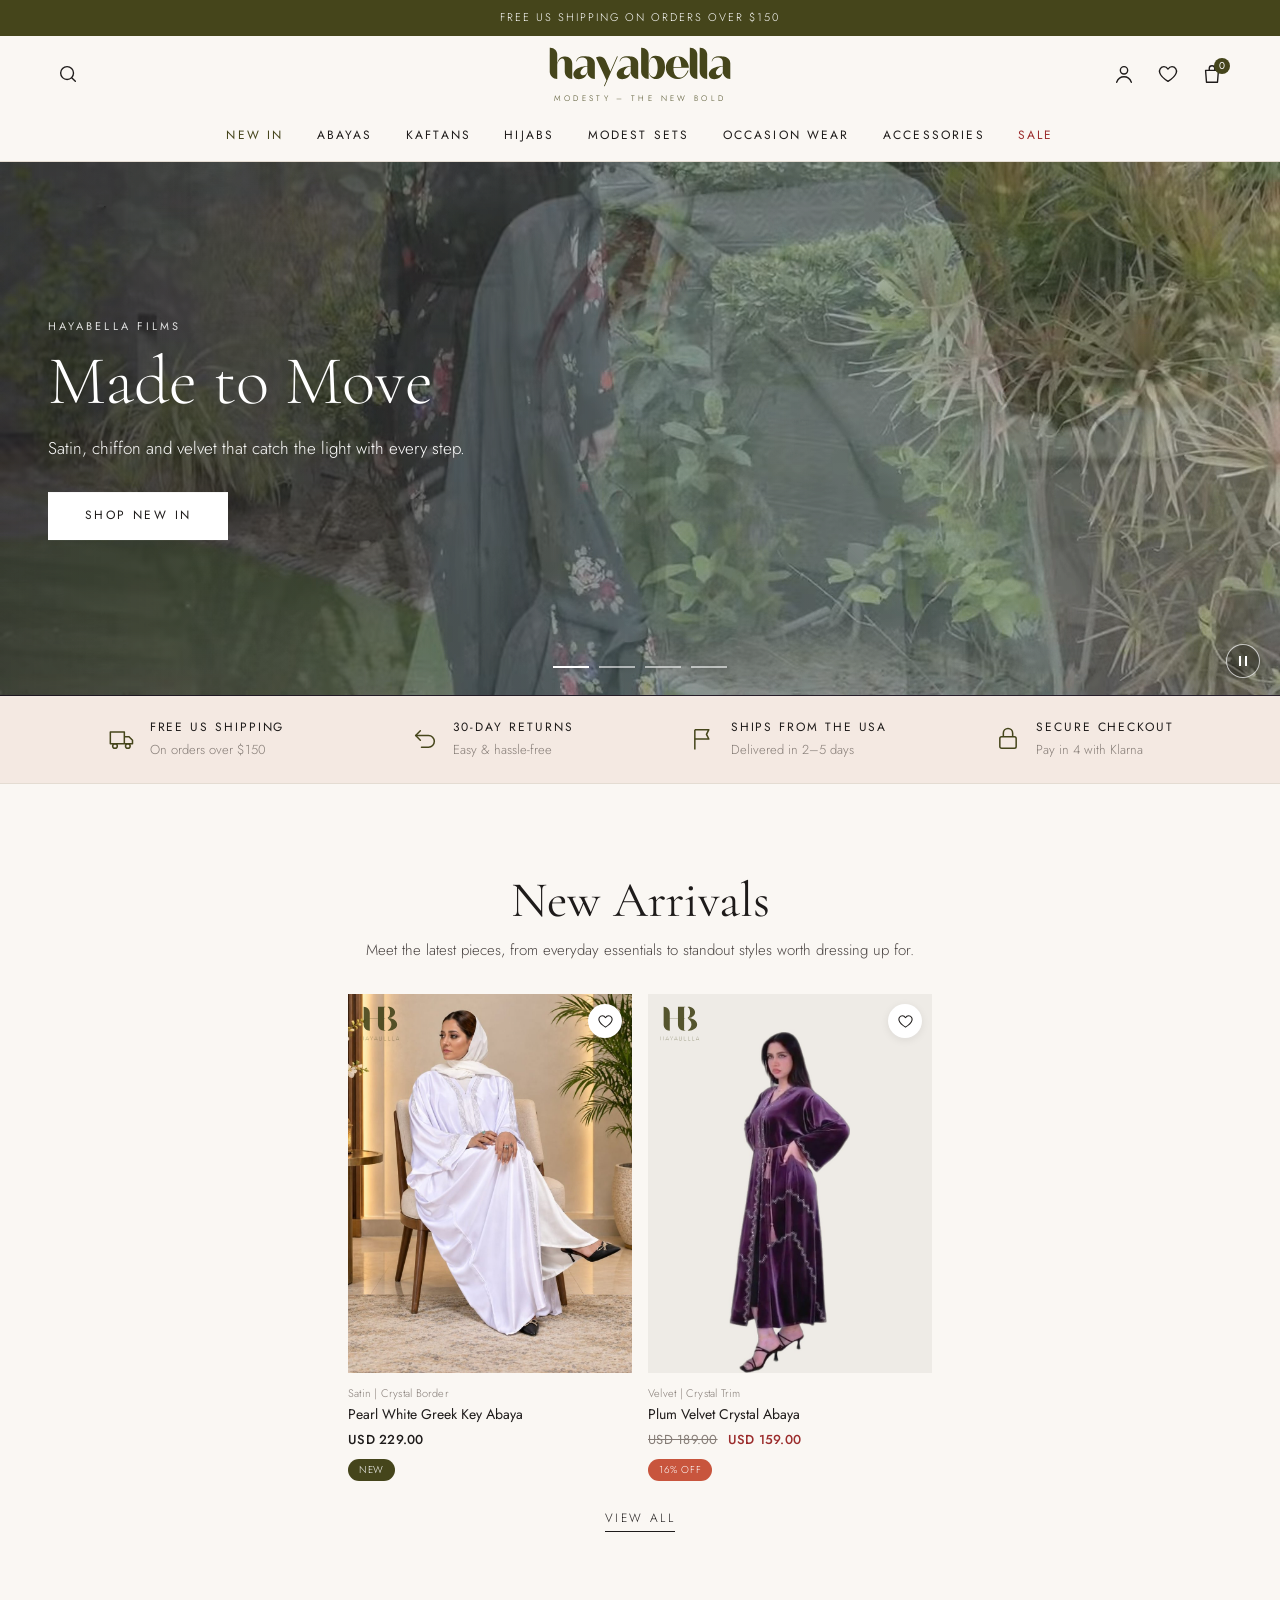
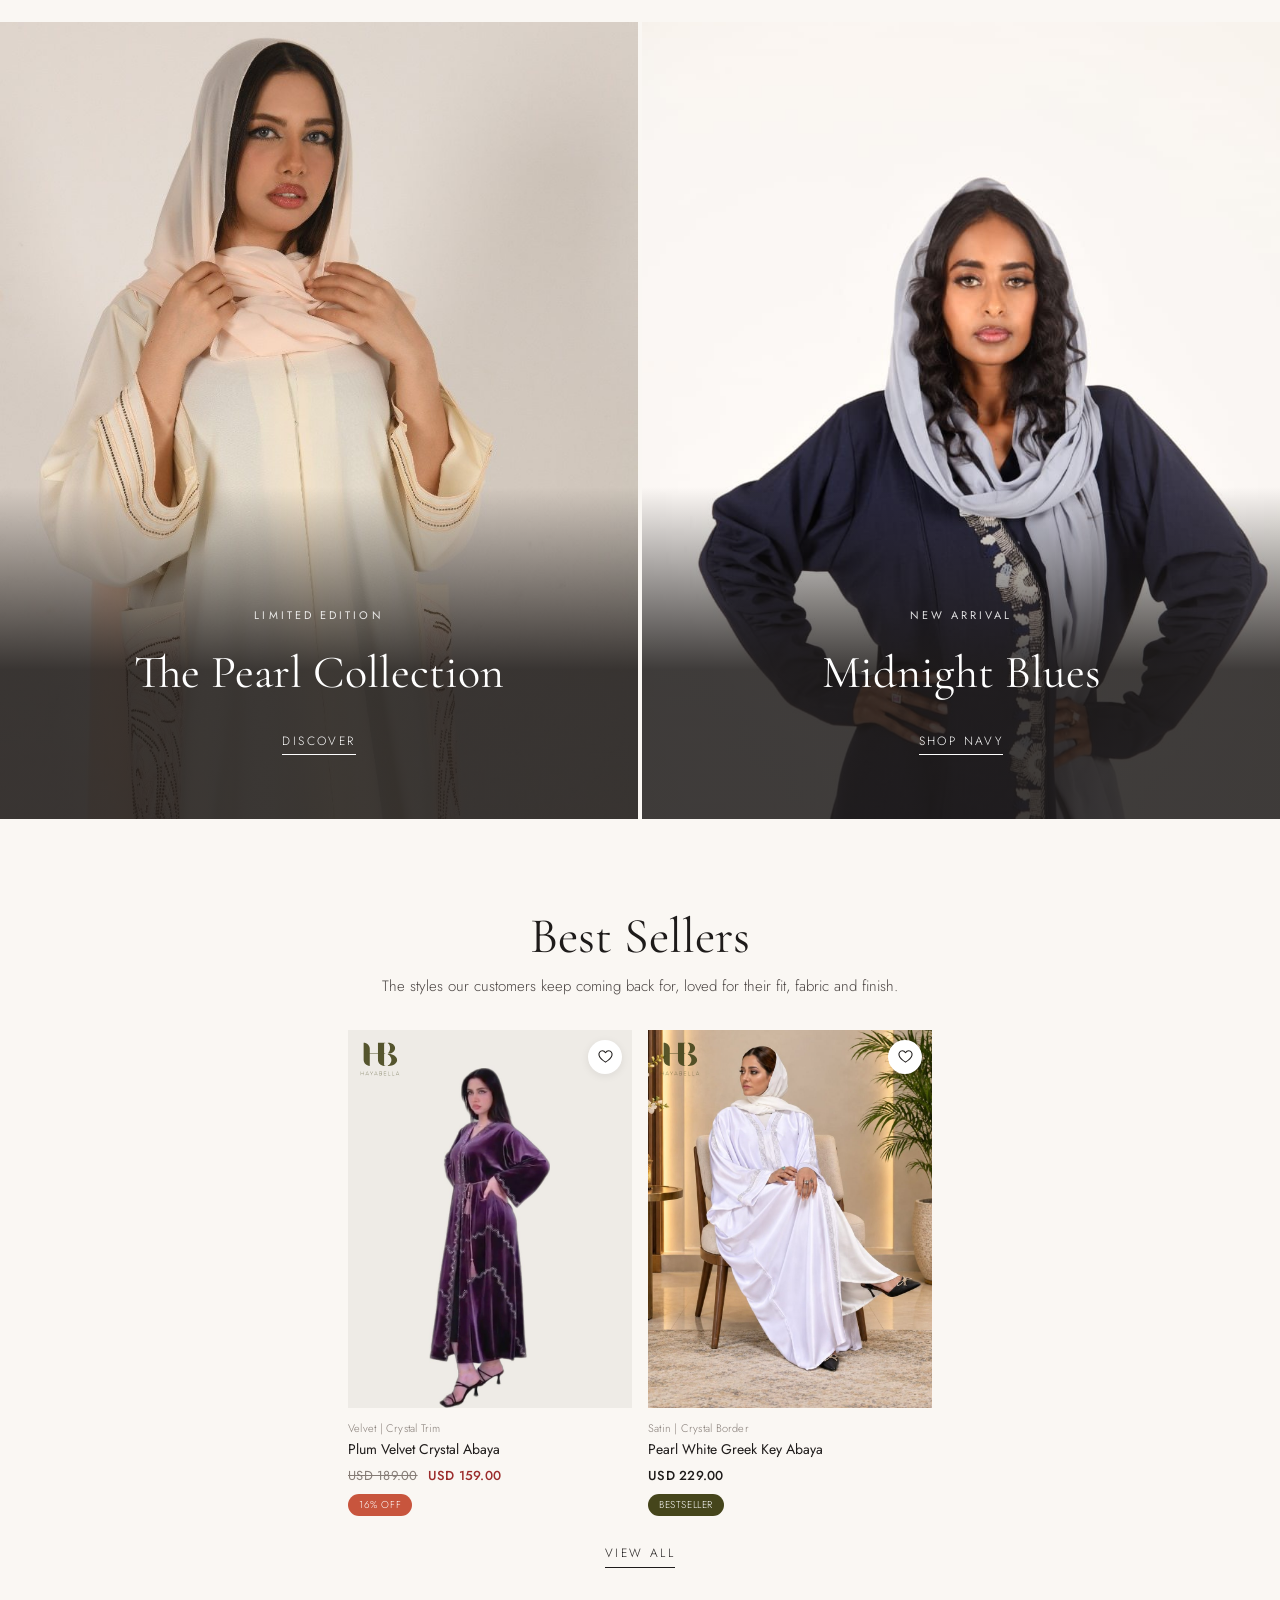
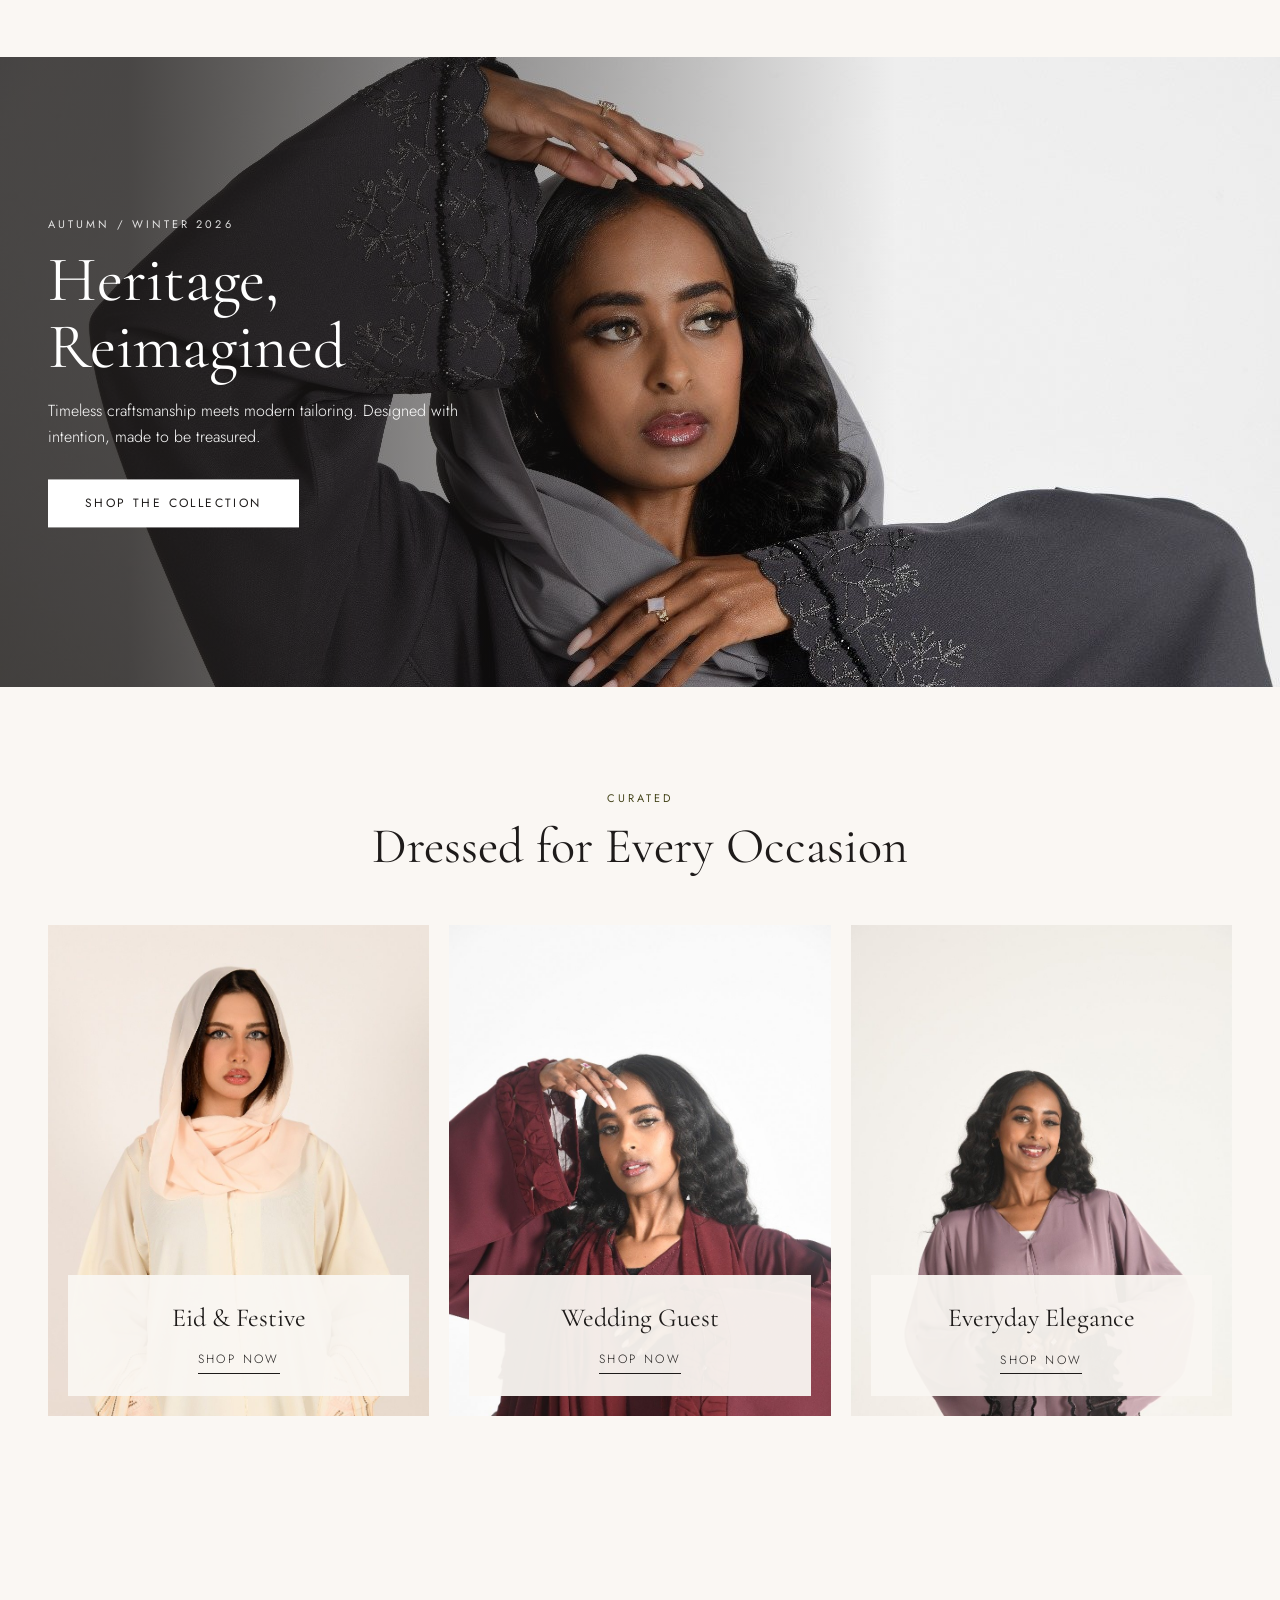
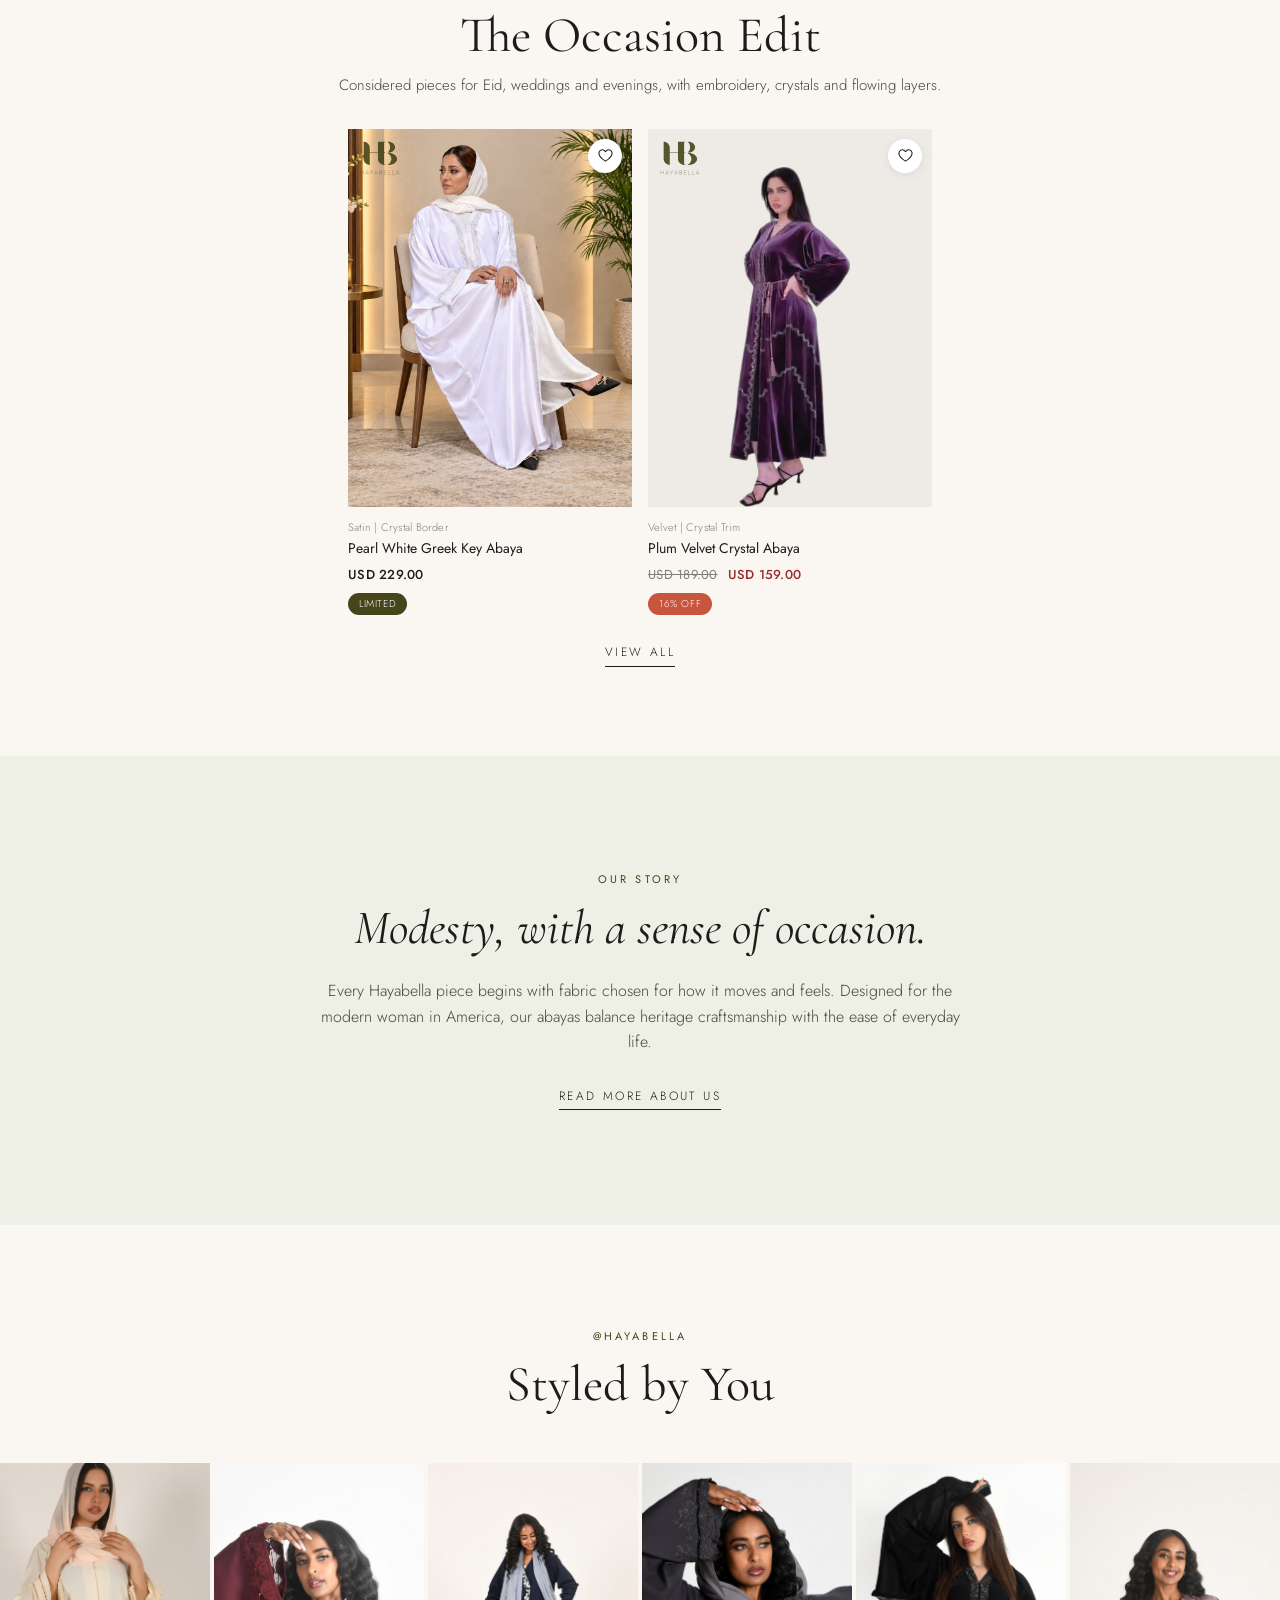
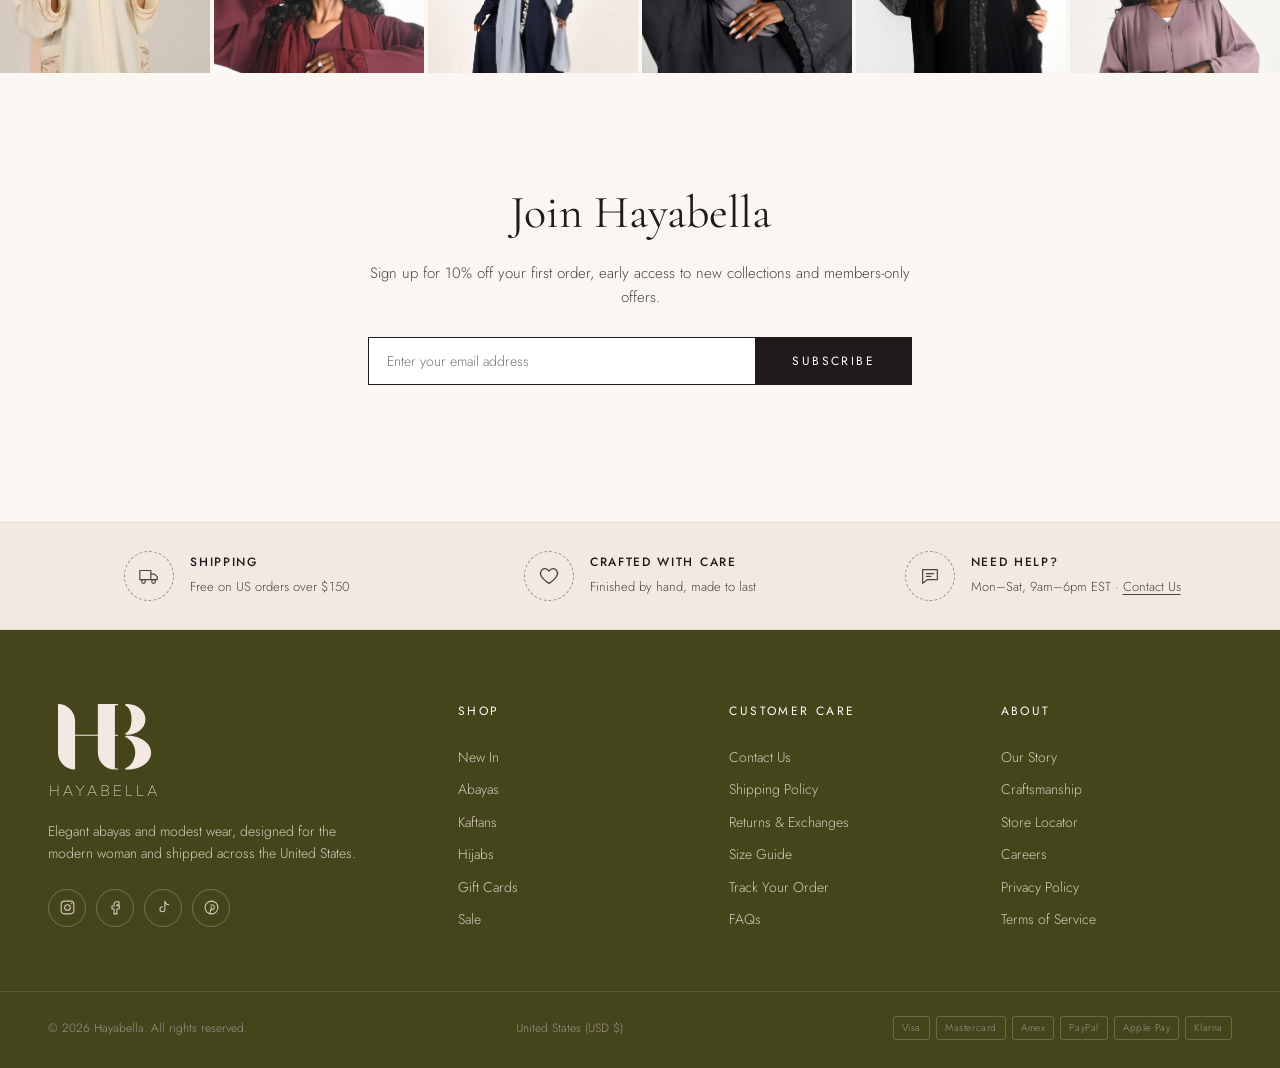
==== commit 1868dcd1: "Use one merged campaign film for the hero video slide Merge the ten photoshoot clips into a single 2" ====
--- a/index.html
+++ b/index.html
@@ -10,7 +10,7 @@
   <link rel="preconnect" href="https://fonts.googleapis.com">
   <link rel="preconnect" href="https://fonts.gstatic.com" crossorigin>
   <link href="https://fonts.googleapis.com/css2?family=Cormorant+Garamond:ital,wght@0,400;0,500;0,600;1,400&family=Jost:wght@300;400;500&display=swap" rel="stylesheet">
-  <link rel="stylesheet" href="assets/css/styles.css?v=20261111b">
+  <link rel="stylesheet" href="assets/css/styles.css?v=20261112a">
 </head>
 <body>
 
@@ -150,17 +150,14 @@
     <section class="hero" aria-roledescription="carousel" aria-label="Featured collections" data-slider>
       <h1 class="sr-only">Hayabella, luxury abayas and modest wear</h1>
       <div class="hero__slides">
-        <!-- Video slide: three vertical videos side by side on desktop, the centre one alone on phones -->
-        <div class="hero__slide hero__slide--video is-active" aria-roledescription="slide" aria-label="1 of 4: Made to Move" data-video-slide>
+        <!-- Video slide: one merged campaign film, a wide cut for desktop and a portrait cut for phones -->
+        <div class="hero__slide hero__slide--video is-active" aria-roledescription="slide" aria-label="1 of 4: Made to Move" data-video-slide data-duration="20000">
           <div class="hero__videos">
-            <video class="hero__video hide-sm" poster="assets/videos/burgundy-petal-abaya-poster.jpg" muted loop playsinline preload="none" aria-hidden="true" tabindex="-1">
-              <source src="assets/videos/burgundy-petal-abaya.mp4" type="video/mp4"><source src="assets/videos/burgundy-petal-abaya.webm" type="video/webm">
+            <video class="hero__video hero__video--desktop" poster="assets/videos/hero-film-desktop-poster.jpg" muted loop playsinline preload="none" aria-hidden="true" tabindex="-1">
+              <source src="assets/videos/hero-film-desktop.mp4" type="video/mp4"><source src="assets/videos/hero-film-desktop.webm" type="video/webm">
             </video>
-            <video class="hero__video" poster="assets/videos/plum-velvet-abaya-poster.jpg" muted loop playsinline preload="none" aria-hidden="true" tabindex="-1">
-              <source src="assets/videos/plum-velvet-abaya.mp4" type="video/mp4"><source src="assets/videos/plum-velvet-abaya.webm" type="video/webm">
-            </video>
-            <video class="hero__video hide-sm" poster="assets/videos/lilac-lace-abaya-poster.jpg" muted loop playsinline preload="none" aria-hidden="true" tabindex="-1">
-              <source src="assets/videos/lilac-lace-abaya.mp4" type="video/mp4"><source src="assets/videos/lilac-lace-abaya.webm" type="video/webm">
+            <video class="hero__video hero__video--mobile" poster="assets/videos/hero-film-mobile-poster.jpg" muted loop playsinline preload="none" aria-hidden="true" tabindex="-1">
+              <source src="assets/videos/hero-film-mobile.mp4" type="video/mp4"><source src="assets/videos/hero-film-mobile.webm" type="video/webm">
             </video>
           </div>
           <div class="hero__overlay">
@@ -399,7 +396,7 @@
 
   <div class="toast" role="status" aria-live="polite" data-toast></div>
 
-  <script src="assets/js/catalog.js?v=20261111b"></script>
-  <script src="assets/js/main.js?v=20261111b"></script>
+  <script src="assets/js/catalog.js?v=20261112a"></script>
+  <script src="assets/js/main.js?v=20261112a"></script>
 </body>
 </html>
--- a/assets/css/styles.css
+++ b/assets/css/styles.css
@@ -237,8 +237,9 @@
 
 /* Hero video slide */
 .hero__slide--video { background: #2b2230; color: var(--white); }
-.hero__videos { position: absolute; inset: 0; display: grid; grid-template-columns: repeat(3, 1fr); gap: 3px; }
-.hero__video { width: 100%; height: 100%; object-fit: cover; object-position: center 25%; display: block; }
+.hero__videos { position: absolute; inset: 0; }
+.hero__video--mobile { display: none !important; }
+.hero__video { width: 100%; height: 100%; object-fit: cover; object-position: center top; display: block; }
 .hero__slide--video::after { content: ""; position: absolute; inset: 0; background: linear-gradient(90deg, rgba(20, 16, 22, .62), rgba(20, 16, 22, .25) 55%, rgba(20, 16, 22, .15)); pointer-events: none; }
 .hero__overlay {
   position: absolute; z-index: 1; top: 50%; transform: translateY(-50%);
@@ -824,7 +825,8 @@
   .hero__slides { aspect-ratio: 1080 / 1350; max-height: none; }
   .hero__arrow { display: none; }
   .hero__dots { bottom: 14px; }
-  .hero__videos { grid-template-columns: 1fr; }
+  .hero__video--desktop { display: none !important; }
+  .hero__video--mobile { display: block !important; }
   .hero__slide--video::after { background: linear-gradient(transparent 35%, rgba(20, 16, 22, .75)); }
   .hero__overlay { top: auto; bottom: 56px; left: var(--gutter); right: var(--gutter); transform: none; max-width: none; text-align: center; }
   .hero__vtitle { font-size: 44px; margin-bottom: 12px; }
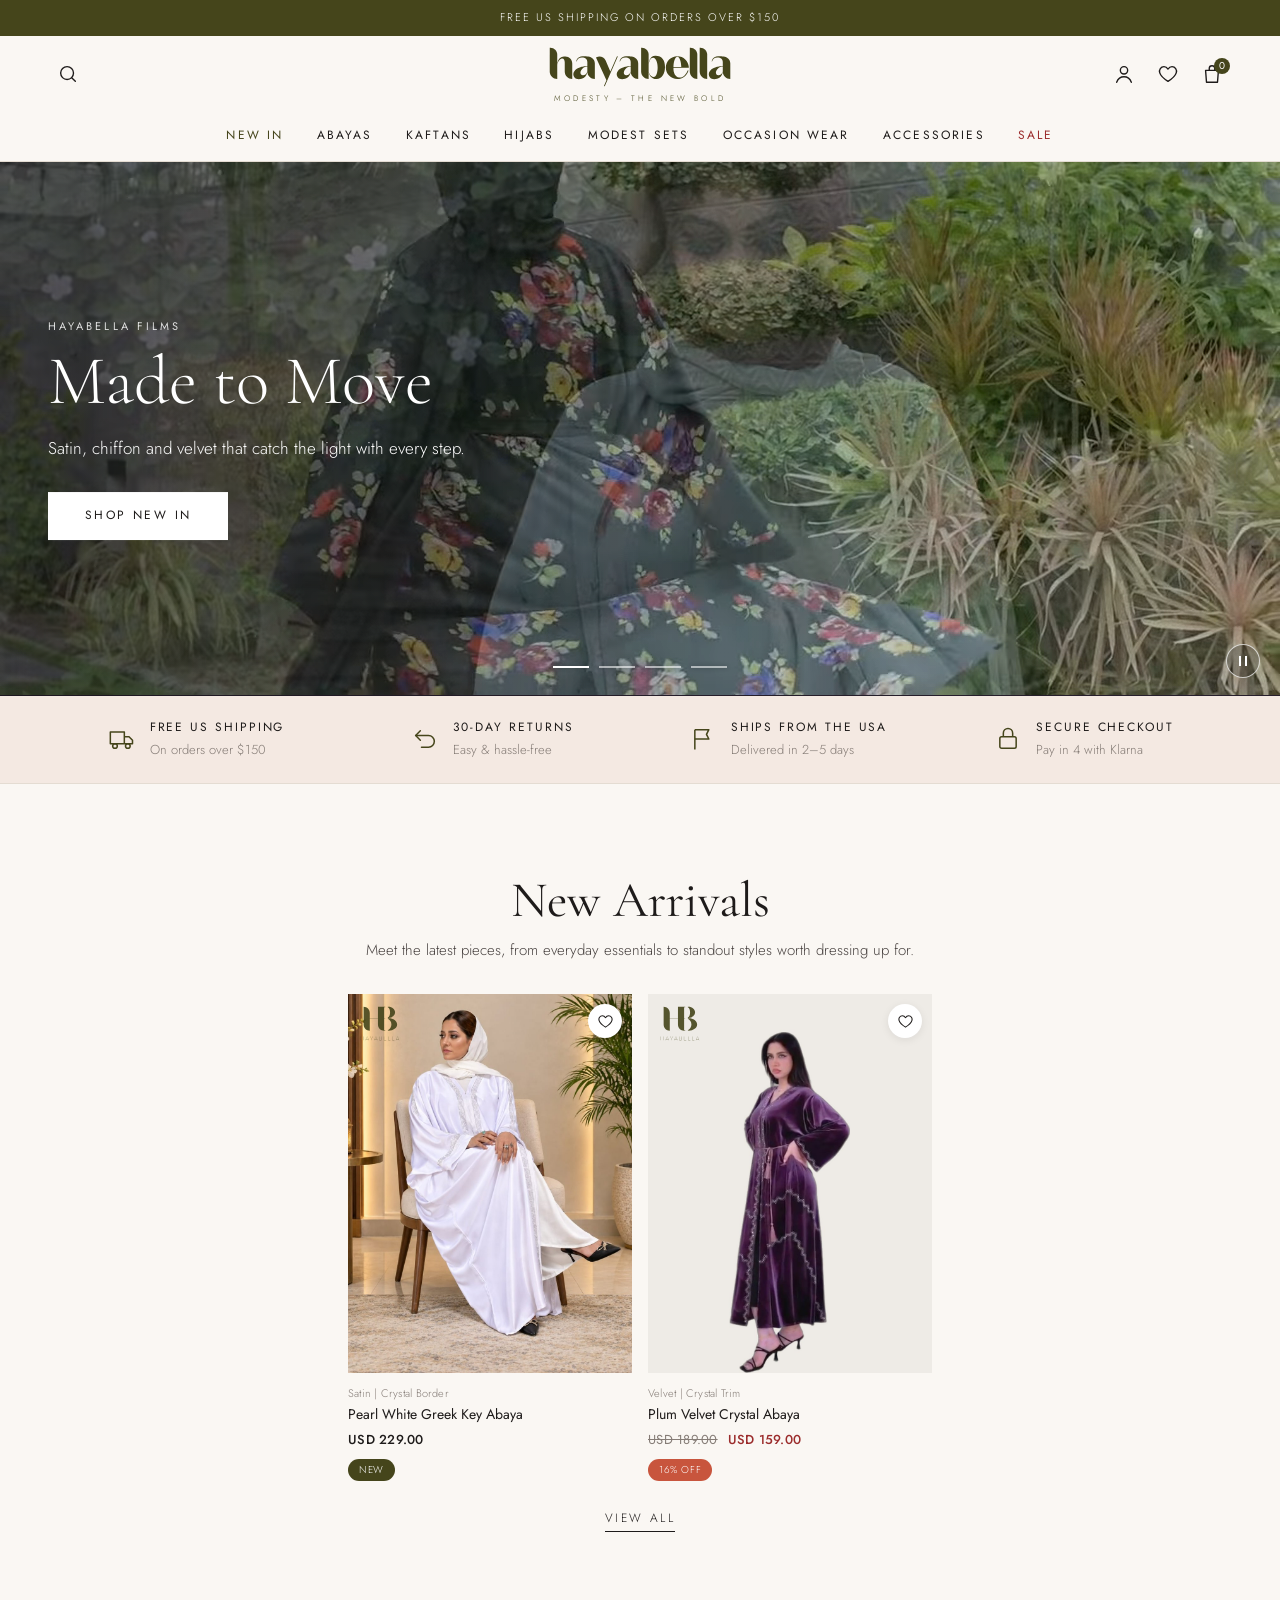
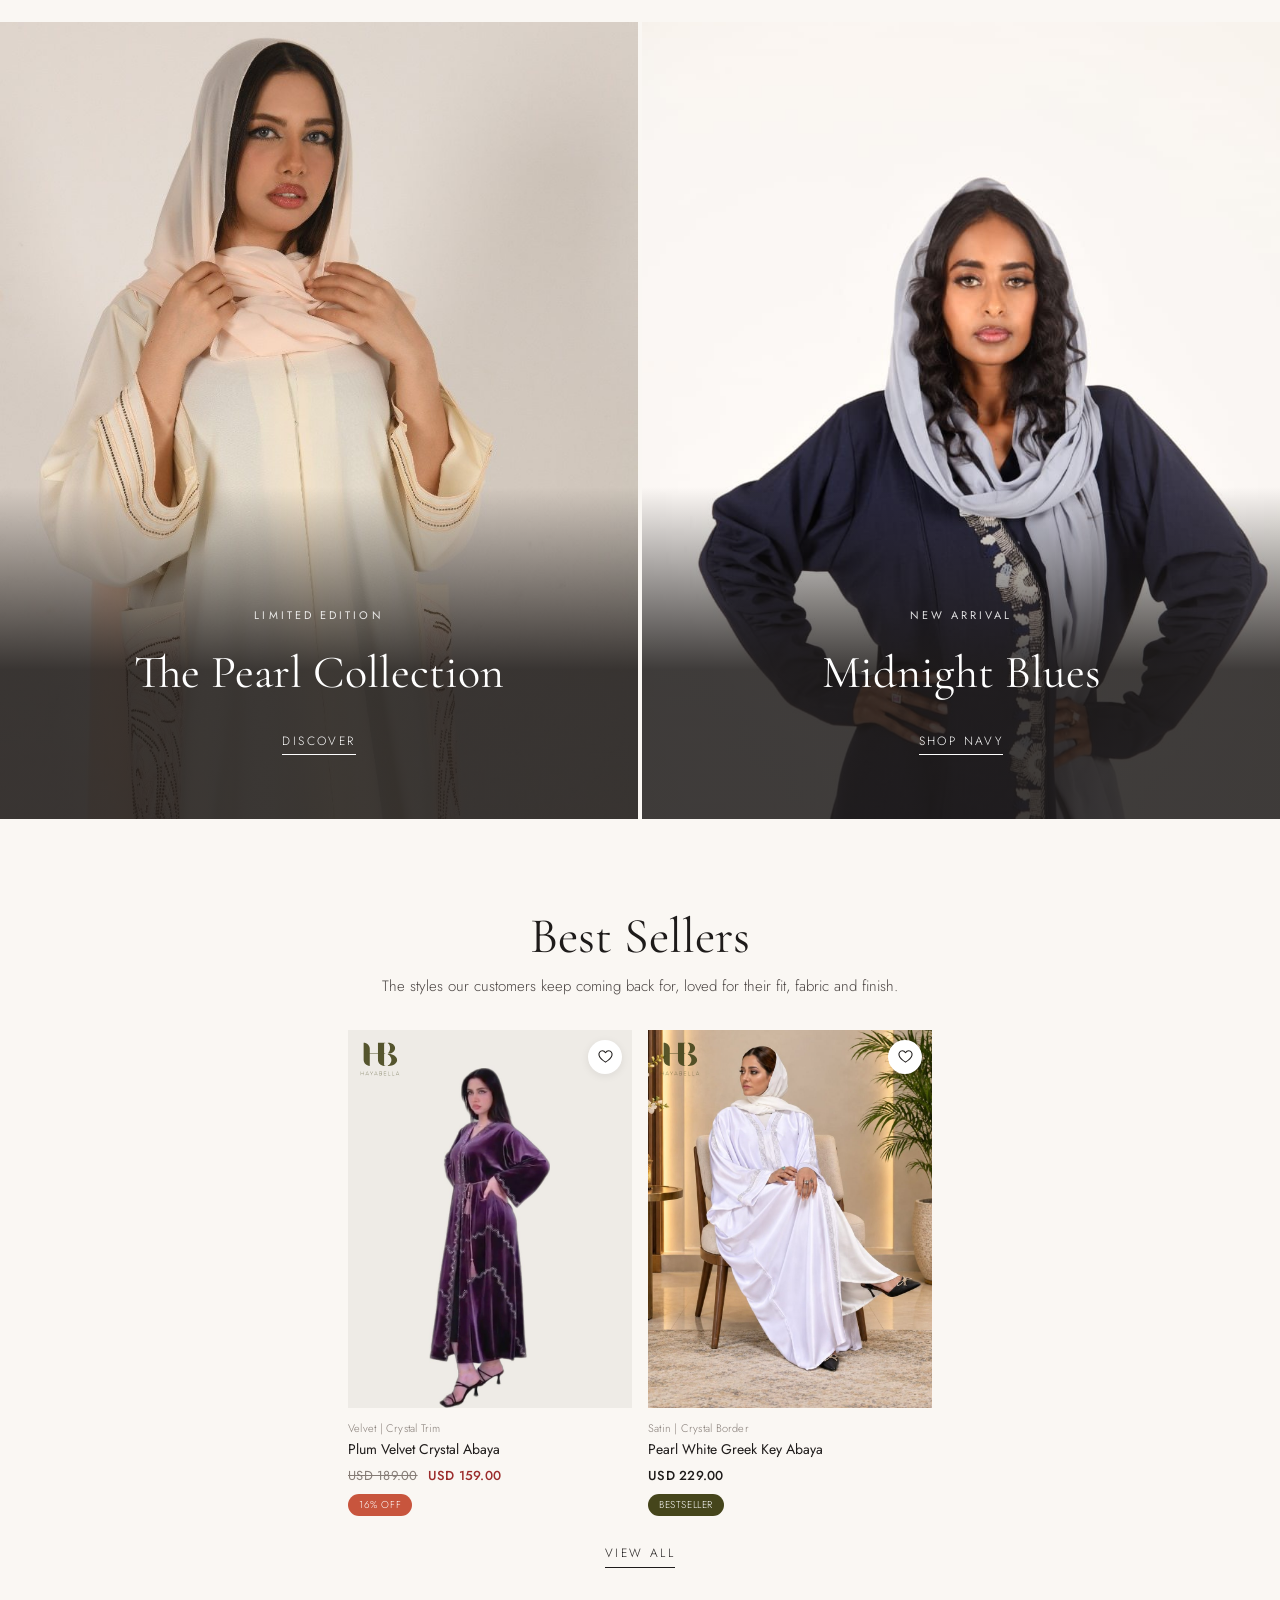
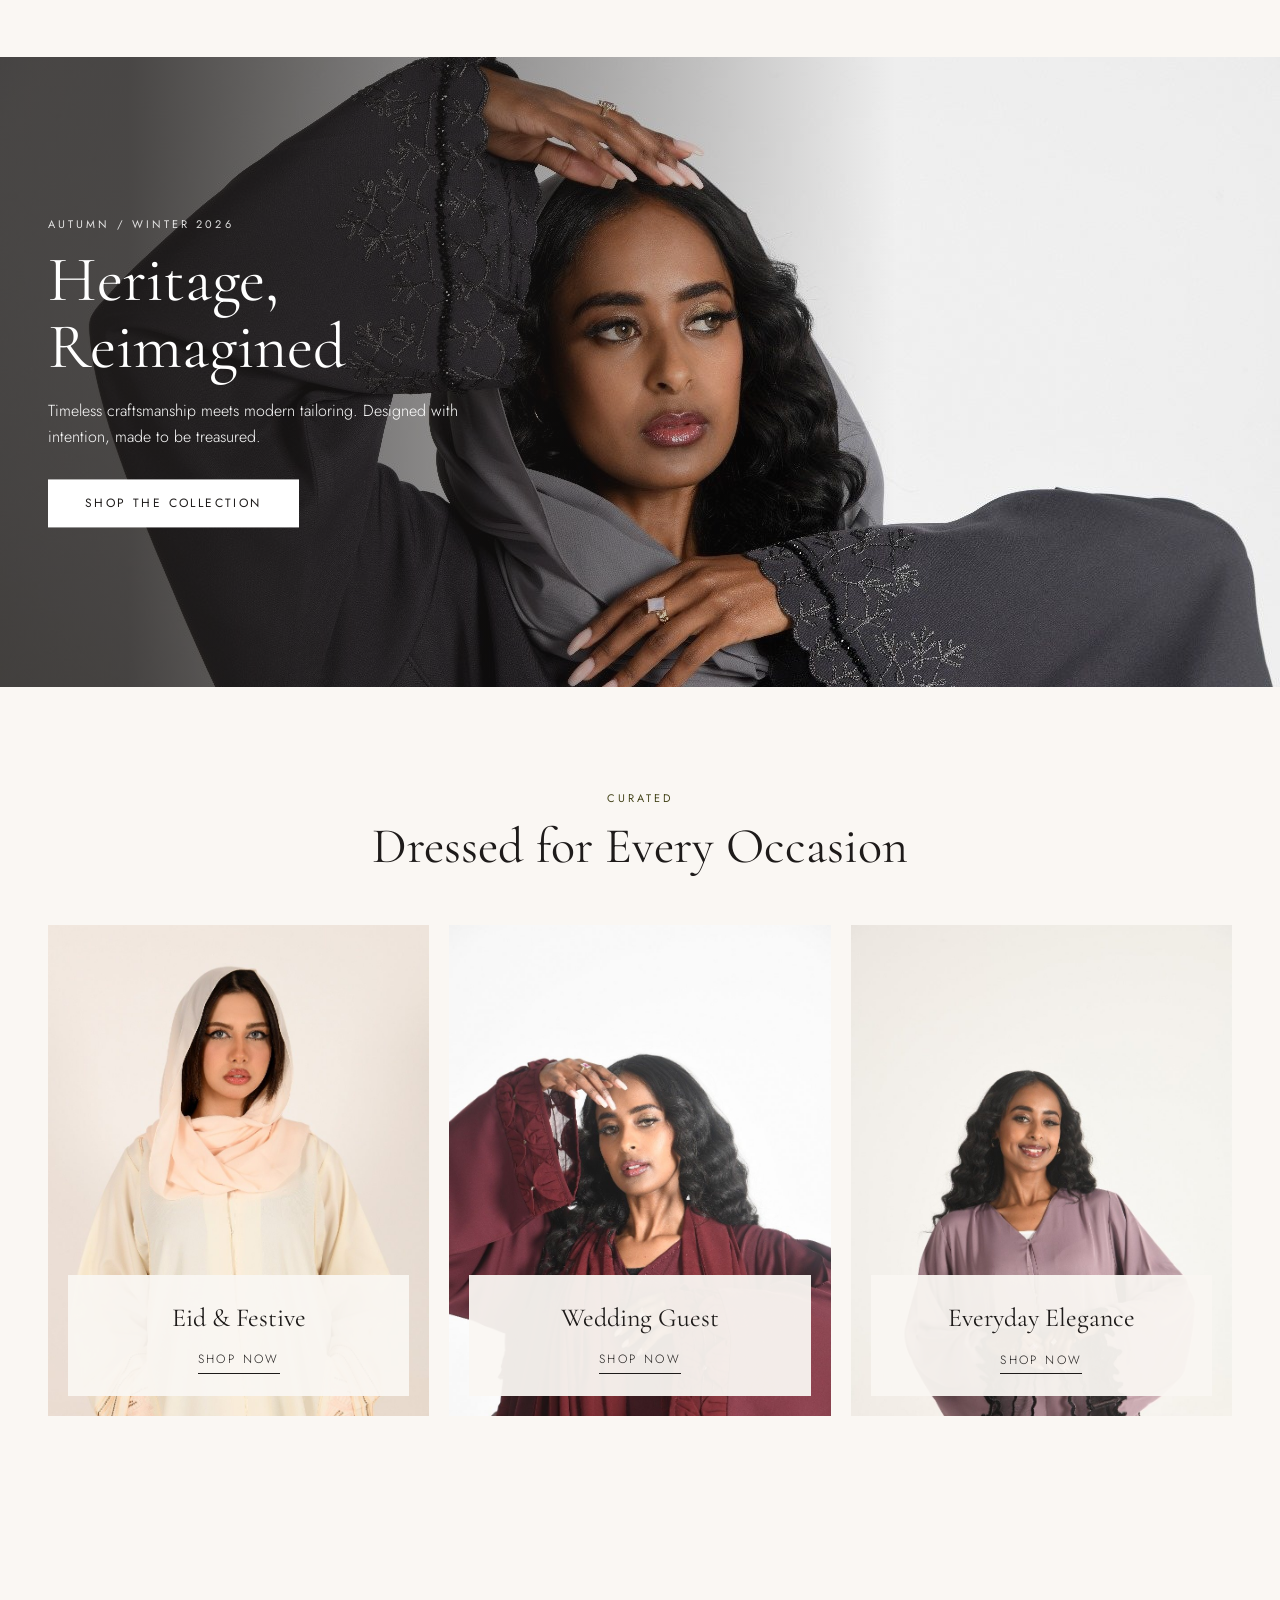
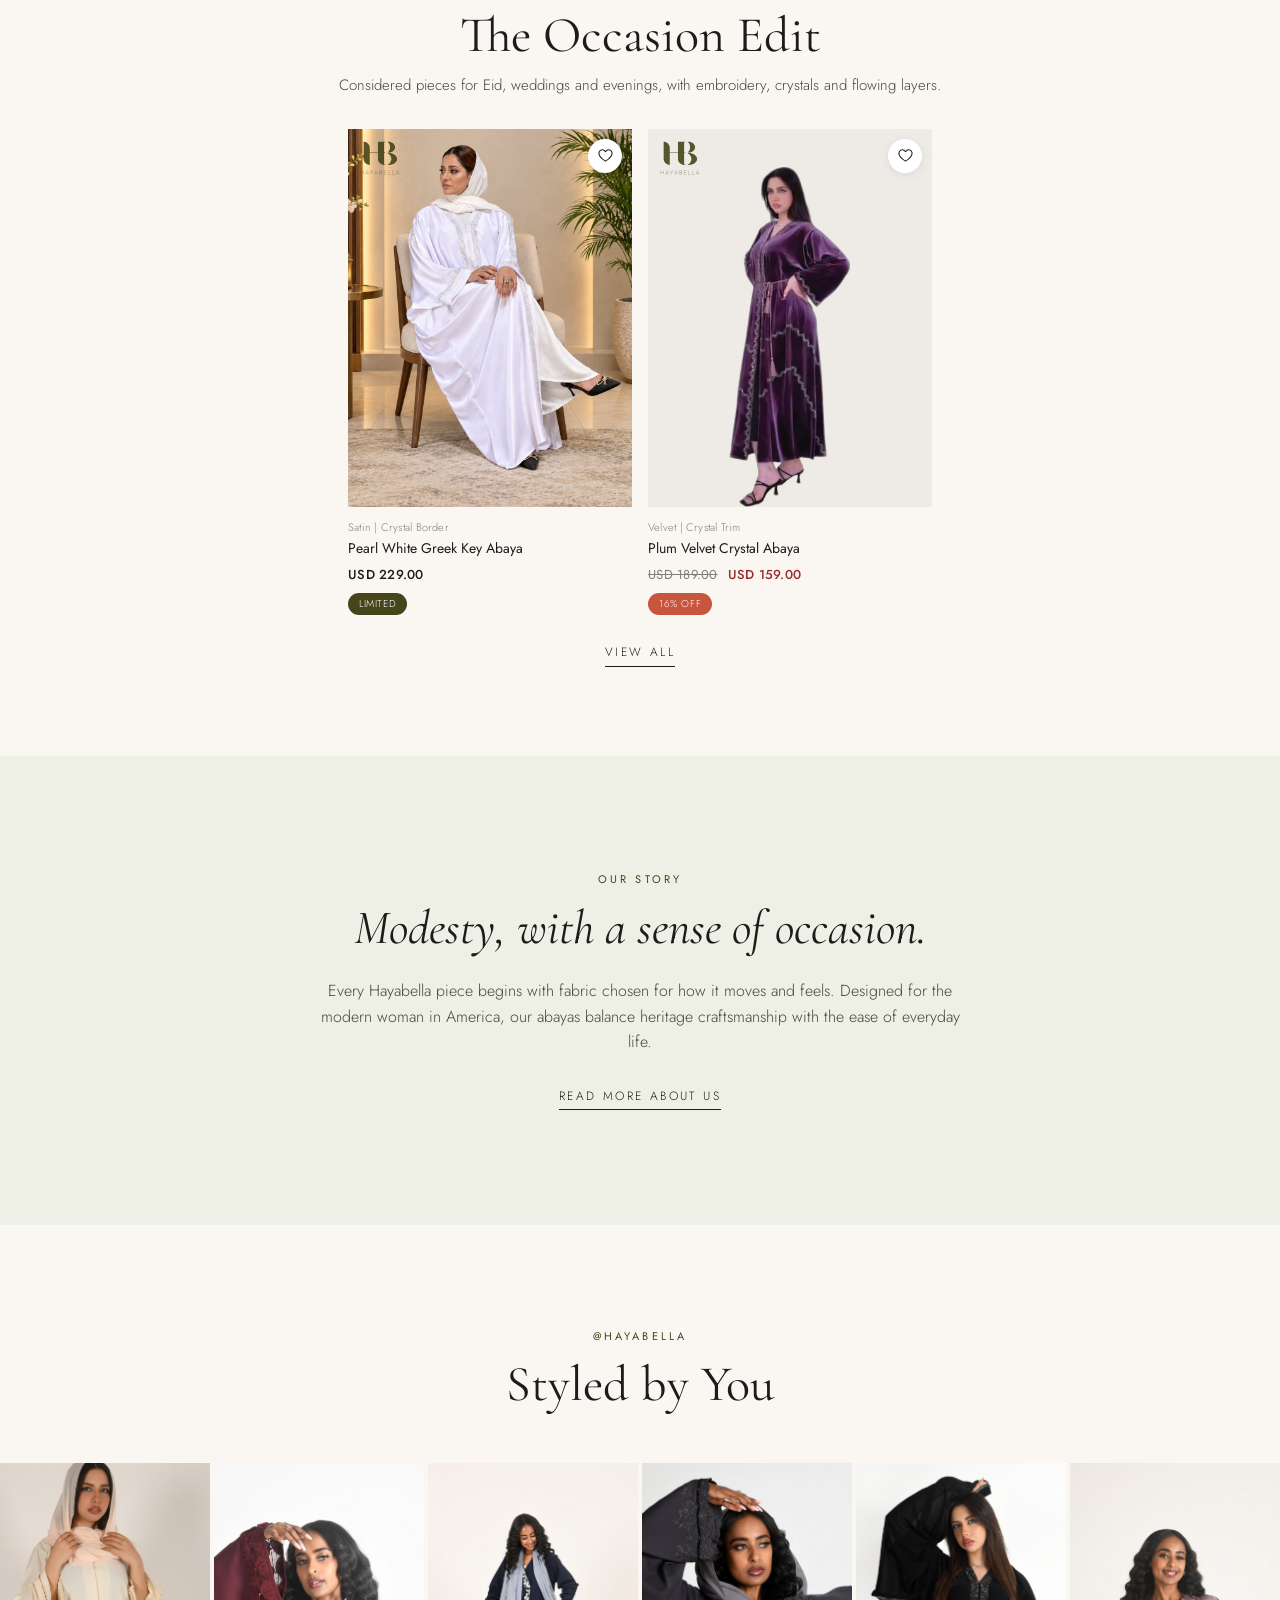
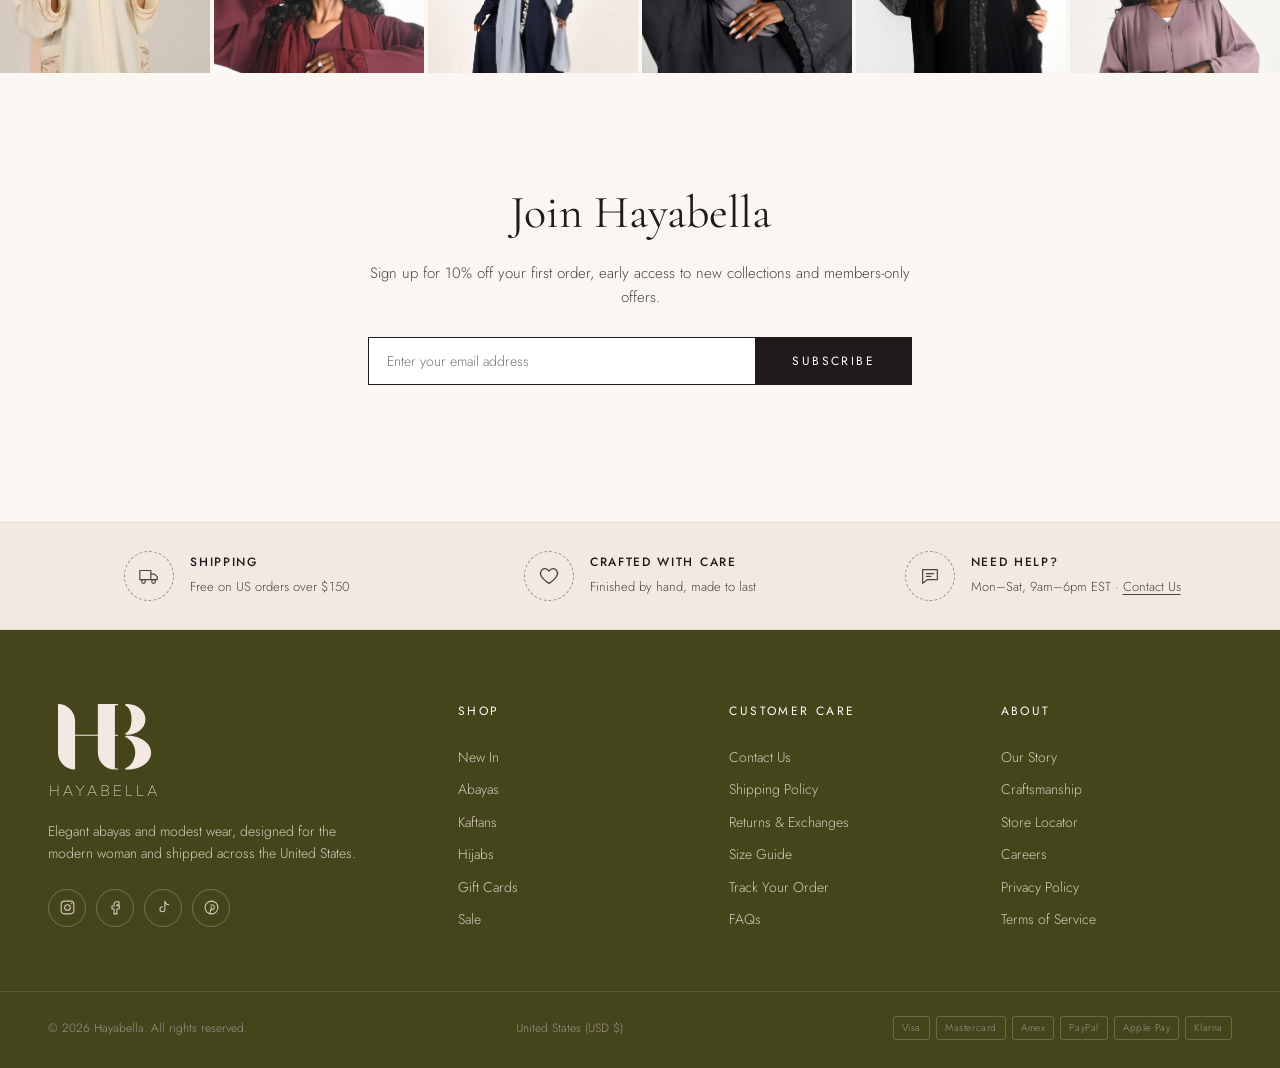
==== commit e5e7a5cd: "Keep faces in frame in the hero film Each shot is now picked and cropped around the model's face, an" ====
--- a/index.html
+++ b/index.html
@@ -151,7 +151,7 @@
       <h1 class="sr-only">Hayabella, luxury abayas and modest wear</h1>
       <div class="hero__slides">
         <!-- Video slide: one merged campaign film, a wide cut for desktop and a portrait cut for phones -->
-        <div class="hero__slide hero__slide--video is-active" aria-roledescription="slide" aria-label="1 of 4: Made to Move" data-video-slide data-duration="20000">
+        <div class="hero__slide hero__slide--video is-active" aria-roledescription="slide" aria-label="1 of 4: Made to Move" data-video-slide data-duration="16600">
           <div class="hero__videos">
             <video class="hero__video hero__video--desktop" poster="assets/videos/hero-film-desktop-poster.jpg" muted loop playsinline preload="none" aria-hidden="true" tabindex="-1">
               <source src="assets/videos/hero-film-desktop.mp4" type="video/mp4"><source src="assets/videos/hero-film-desktop.webm" type="video/webm">
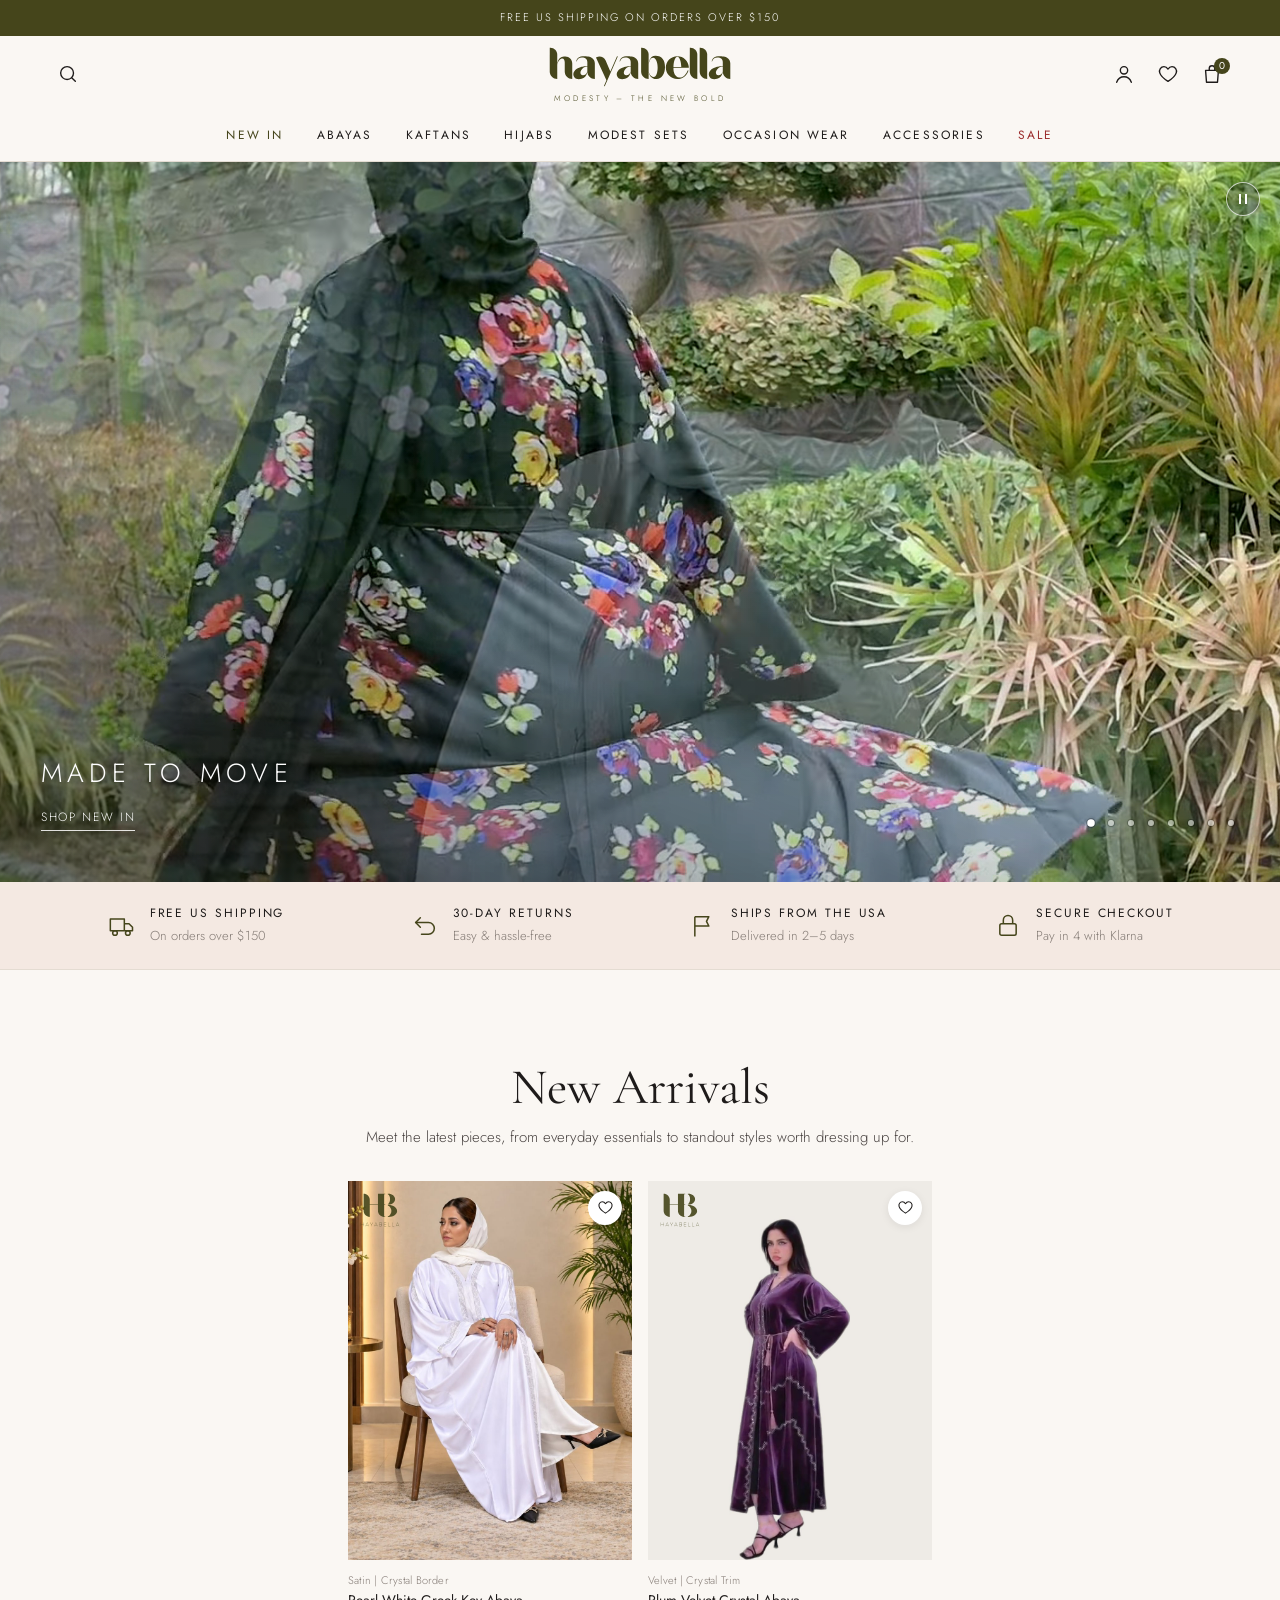
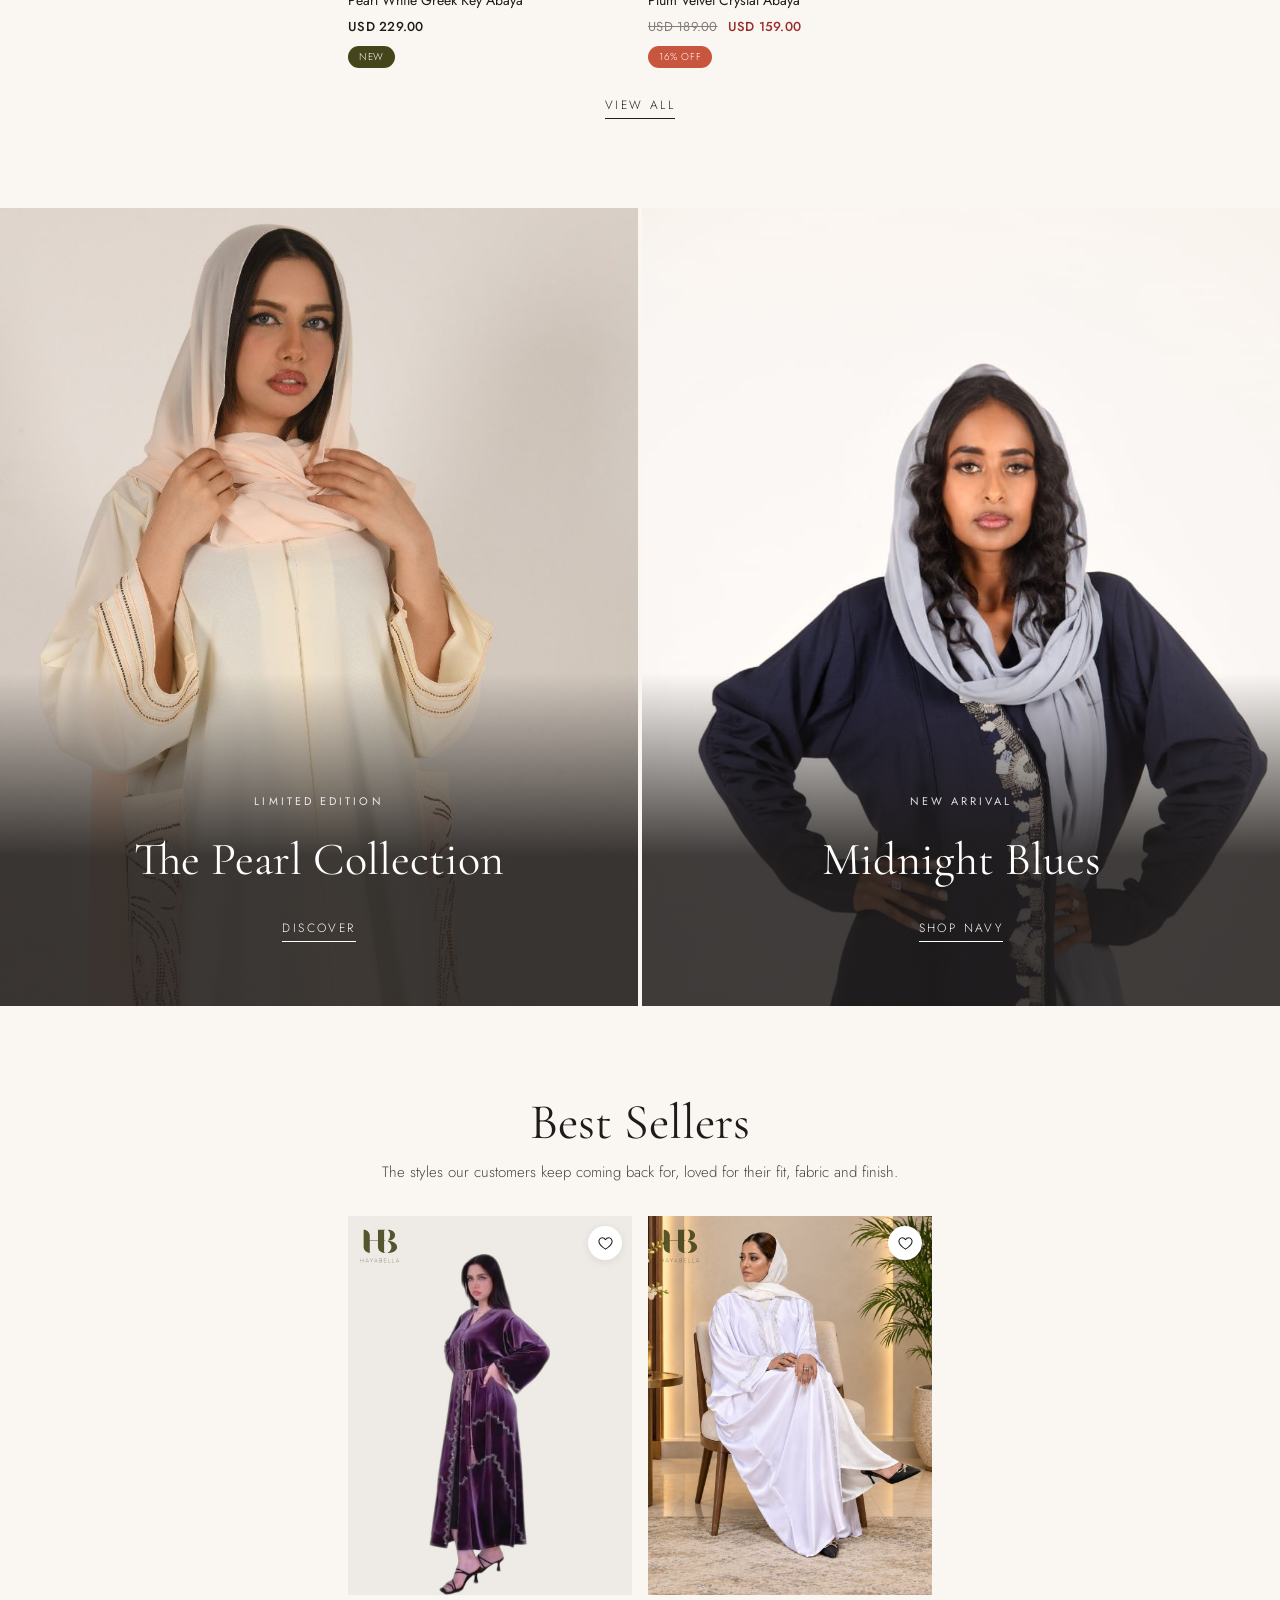
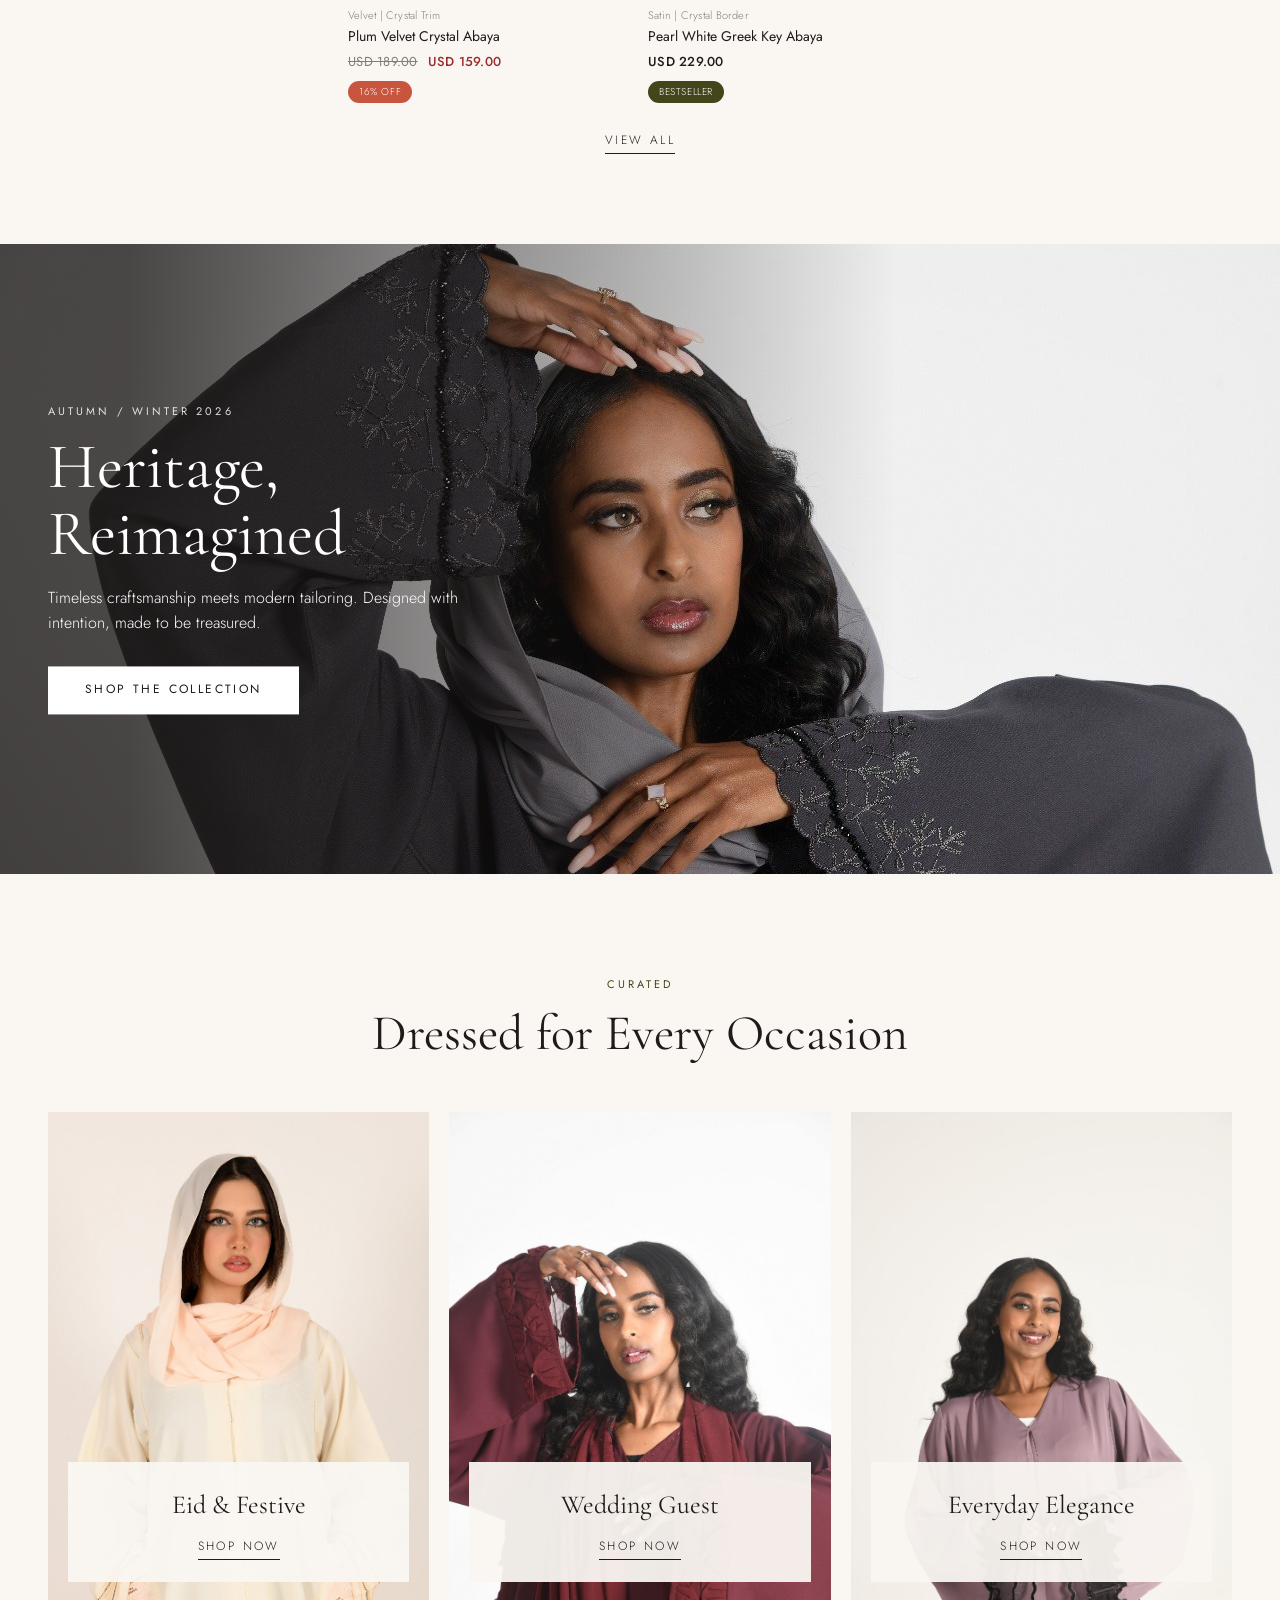
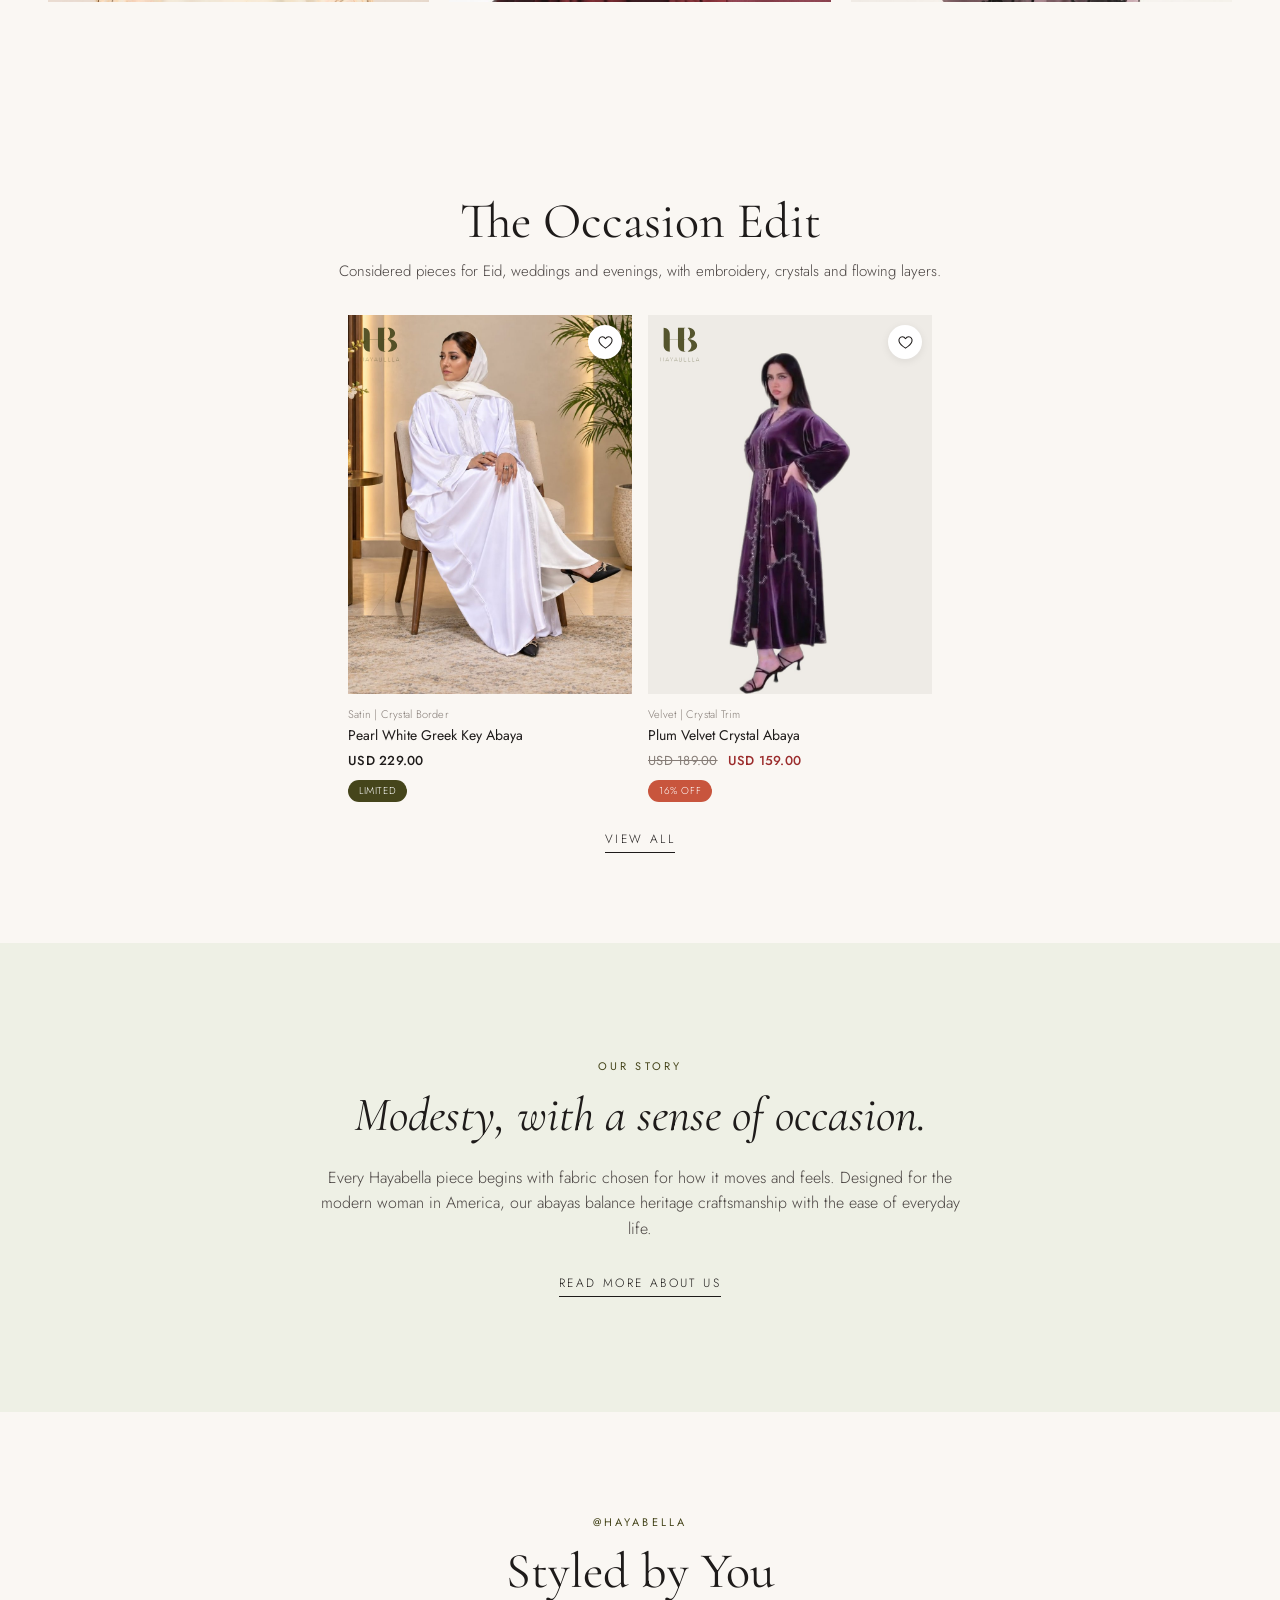
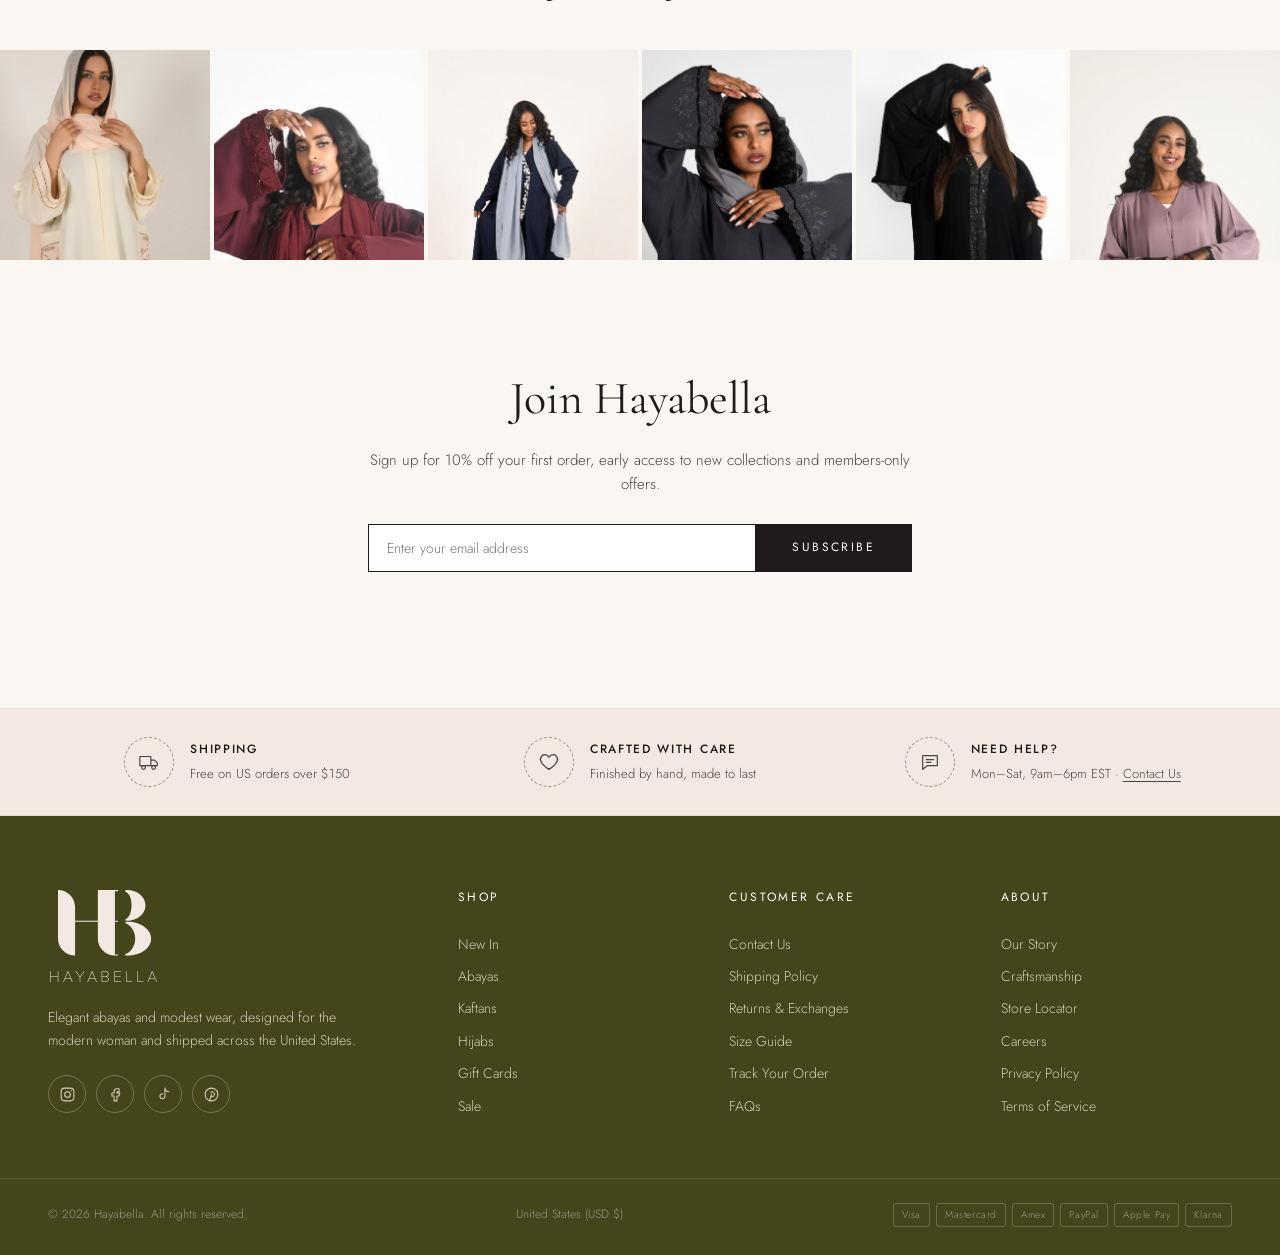
==== commit 785d8550: "Full-screen editorial hero slider with fade-through-black and slow zoom The hero now fills the windo" ====
--- a/index.html
+++ b/index.html
@@ -10,7 +10,7 @@
   <link rel="preconnect" href="https://fonts.googleapis.com">
   <link rel="preconnect" href="https://fonts.gstatic.com" crossorigin>
   <link href="https://fonts.googleapis.com/css2?family=Cormorant+Garamond:ital,wght@0,400;0,500;0,600;1,400&family=Jost:wght@300;400;500&display=swap" rel="stylesheet">
-  <link rel="stylesheet" href="assets/css/styles.css?v=20261112a">
+  <link rel="stylesheet" href="assets/css/styles.css?v=20261117a">
 </head>
 <body>
 
@@ -143,15 +143,17 @@
 
   <main>
 
-    <!-- Hero slider: one banner image per slide.
-         Desktop banner 1920x800, mobile banner 1080x1350 (assets/images/banners/).
-         To change a slide, replace its two images (or add another <a class="hero__slide"> block).
-         The first slide is a video background (assets/videos/). -->
+    <!-- Hero slider. Each slide fades in out of black with a slow zoom, then its caption appears.
+         Slide 1 is the campaign film (assets/videos/).
+         Photo slides (hero__slide--photo): full-bleed photo with a caption bottom-left;
+           desktop image 1920x800 or larger, mobile 864x1080 or 1080x1350 (assets/images/slides/).
+         Banner slides: designed banners with the text in the image (assets/images/banners/).
+         To add a slide, copy a photo slide block and change its images, caption and link. -->
     <section class="hero" aria-roledescription="carousel" aria-label="Featured collections" data-slider>
       <h1 class="sr-only">Hayabella, luxury abayas and modest wear</h1>
       <div class="hero__slides">
         <!-- Video slide: one merged campaign film, a wide cut for desktop and a portrait cut for phones -->
-        <div class="hero__slide hero__slide--video is-active" aria-roledescription="slide" aria-label="1 of 4: Made to Move" data-video-slide data-duration="16600">
+        <div class="hero__slide hero__slide--video is-active" aria-roledescription="slide" aria-label="Made to Move: the Hayabella campaign film" data-video-slide data-duration="16600">
           <div class="hero__videos">
             <video class="hero__video hero__video--desktop" poster="assets/videos/hero-film-desktop-poster.jpg" muted loop playsinline preload="none" aria-hidden="true" tabindex="-1">
               <source src="assets/videos/hero-film-desktop.mp4" type="video/mp4"><source src="assets/videos/hero-film-desktop.webm" type="video/webm">
@@ -160,28 +162,66 @@
               <source src="assets/videos/hero-film-mobile.mp4" type="video/mp4"><source src="assets/videos/hero-film-mobile.webm" type="video/webm">
             </video>
           </div>
-          <div class="hero__overlay">
-            <p class="eyebrow">Hayabella Films</p>
-            <p class="hero__vtitle">Made to Move</p>
-            <p class="hero__vtext">Satin, chiffon and velvet that catch the light with every step.</p>
-            <a href="collection.html?edit=new" class="btn btn--light">Shop New In</a>
+          <div class="hero__caption">
+            <p class="hero__ctitle">Made to Move</p>
+            <a href="collection.html?edit=new" class="hero__cta">Shop new in</a>
           </div>
           <button type="button" class="hero__vtoggle" aria-label="Pause video" data-hero-vtoggle><span></span></button>
         </div>
-        <a href="collection.html" class="hero__slide" aria-roledescription="slide" aria-label="2 of 4: The Noir Edit: fluid black chiffon, hand-set crystals. Shop now">
-          <picture>
+        <a href="collection.html" class="hero__slide hero__slide--photo" aria-roledescription="slide" aria-label="Signature Greek Key. Shop now">
+          <picture class="hero__media">
+            <source media="(max-width: 767px)" srcset="assets/images/slides/greekkey-teal-mobile.jpg" width="864" height="1080">
+            <img src="assets/images/slides/greekkey-teal-desktop.jpg" alt="Model in a sky-blue abaya with Greek-key trim and matching hijab" width="1920" height="800" loading="lazy">
+          </picture>
+          <span class="hero__caption">
+            <span class="hero__ctitle">Signature Greek Key</span>
+            <span class="hero__cta">Shop now</span>
+          </span>
+        </a>
+        <a href="collection.html?fabric=Satin" class="hero__slide hero__slide--photo" aria-roledescription="slide" aria-label="The Satin Edit. Shop satin">
+          <picture class="hero__media">
+            <source media="(max-width: 767px)" srcset="assets/images/slides/satin-seated-mobile.jpg" width="864" height="1080">
+            <img src="assets/images/slides/satin-seated-desktop.jpg" alt="Model seated in a dusty-blue satin abaya with embellished trim" width="1920" height="800" loading="lazy">
+          </picture>
+          <span class="hero__caption">
+            <span class="hero__ctitle">The Satin Edit</span>
+            <span class="hero__cta">Shop satin</span>
+          </span>
+        </a>
+        <a href="collection.html?edit=new" class="hero__slide hero__slide--photo" aria-roledescription="slide" aria-label="New In. Shop new in">
+          <picture class="hero__media">
+            <source media="(max-width: 767px)" srcset="assets/images/slides/stripe-kimono-mobile.jpg" width="864" height="1080">
+            <img src="assets/images/slides/stripe-kimono-desktop.jpg" alt="Model in a blue and white striped kimono abaya with white hijab" width="1920" height="800" loading="lazy">
+          </picture>
+          <span class="hero__caption">
+            <span class="hero__ctitle">New In</span>
+            <span class="hero__cta">Shop new in</span>
+          </span>
+        </a>
+        <a href="collection.html?edit=occasion" class="hero__slide hero__slide--photo" aria-roledescription="slide" aria-label="Occasion Wear. Shop occasion">
+          <picture class="hero__media">
+            <source media="(max-width: 767px)" srcset="assets/images/slides/floral-noir-mobile.jpg" width="864" height="1080">
+            <img src="assets/images/slides/floral-noir-desktop.jpg" alt="Model in a black open abaya with embroidered roses" width="1920" height="800" loading="lazy">
+          </picture>
+          <span class="hero__caption">
+            <span class="hero__ctitle">Occasion Wear</span>
+            <span class="hero__cta">Shop occasion</span>
+          </span>
+        </a>
+        <a href="collection.html" class="hero__slide hero__slide--banner" aria-roledescription="slide" aria-label="The Noir Edit: fluid black chiffon, hand-set crystals. Shop now">
+          <picture class="hero__media">
             <source media="(max-width: 767px)" srcset="assets/images/banners/noir-edit-mobile.jpg" width="1080" height="1350">
             <img src="assets/images/banners/noir-edit-desktop.jpg" alt="The Noir Edit: fluid black chiffon, hand-set crystals. Shop now" width="1920" height="800" loading="lazy">
           </picture>
         </a>
-        <a href="collection.html" class="hero__slide" aria-roledescription="slide" aria-label="3 of 4: Berry Luxe: sculpted petal cuffs in deep burgundy. Shop Berry Luxe">
-          <picture>
+        <a href="collection.html" class="hero__slide hero__slide--banner" aria-roledescription="slide" aria-label="Berry Luxe: sculpted petal cuffs in deep burgundy. Shop Berry Luxe">
+          <picture class="hero__media">
             <source media="(max-width: 767px)" srcset="assets/images/banners/berry-luxe-mobile.jpg" width="1080" height="1350">
             <img src="assets/images/banners/berry-luxe-desktop.jpg" alt="Berry Luxe: sculpted petal cuffs in deep burgundy. Shop Berry Luxe" width="1920" height="800" loading="lazy">
           </picture>
         </a>
-        <a href="collection.html" class="hero__slide" aria-roledescription="slide" aria-label="4 of 4: The Pearl Collection: ivory crepe with blush embroidery. Shop the collection">
-          <picture>
+        <a href="collection.html" class="hero__slide hero__slide--banner" aria-roledescription="slide" aria-label="The Pearl Collection: ivory crepe with blush embroidery. Shop the collection">
+          <picture class="hero__media">
             <source media="(max-width: 767px)" srcset="assets/images/banners/pearl-collection-mobile.jpg" width="1080" height="1350">
             <img src="assets/images/banners/pearl-collection-desktop.jpg" alt="The Pearl Collection: ivory crepe with blush embroidery. Shop the collection" width="1920" height="800" loading="lazy">
           </picture>
@@ -396,7 +436,7 @@
 
   <div class="toast" role="status" aria-live="polite" data-toast></div>
 
-  <script src="assets/js/catalog.js?v=20261112a"></script>
-  <script src="assets/js/main.js?v=20261112a"></script>
+  <script src="assets/js/catalog.js?v=20261117a"></script>
+  <script src="assets/js/main.js?v=20261117a"></script>
 </body>
 </html>
--- a/assets/css/styles.css
+++ b/assets/css/styles.css
@@ -208,12 +208,41 @@
 
 /* Hero: banner-image slider -------------------------------------------- */
 .sr-only { position: absolute; width: 1px; height: 1px; padding: 0; margin: -1px; overflow: hidden; clip: rect(0 0 0 0); white-space: nowrap; border: 0; }
-.hero { position: relative; overflow: hidden; background: var(--sand); }
-.hero__slides { position: relative; aspect-ratio: 1920 / 800; max-height: 85vh; width: 100%; }
-.hero__slide { position: absolute; inset: 0; display: block; opacity: 0; visibility: hidden; transition: opacity .9s var(--ease), visibility .9s; }
-.hero__slide.is-active { opacity: 1; visibility: visible; }
-.hero__slide picture, .hero__slide img { display: block; width: 100%; height: 100%; }
-.hero__slide img { object-fit: cover; object-position: center; }
+.hero { position: relative; overflow: hidden; background: #0d0b0c; }
+/* fills the window below the header; never taller than 16:9 nor wider than 2.4:1 */
+.hero__slides {
+  position: relative; width: 100%;
+  height: min(calc(100svh - var(--hero-top, 160px)), 56.25vw); min-height: 41.67vw;
+}
+/* the current slide fades to black, then the next fades up out of the dark */
+.hero__slide {
+  position: absolute; inset: 0; display: block; overflow: hidden; color: var(--white);
+  opacity: 0; visibility: hidden; transition: opacity .7s ease, visibility 0s linear .7s;
+}
+.hero__slide.is-active { opacity: 1; visibility: visible; transition: opacity 1.3s ease .55s, visibility 0s; }
+.hero__media, .hero__videos { position: absolute; inset: 0; display: block; transform: scale(1.09); transition: transform 0s linear .7s; }
+.hero__slide.is-active .hero__media, .hero__slide.is-active .hero__videos { transform: scale(1); transition: transform 8s cubic-bezier(.22, .61, .36, 1) .2s; }
+.hero__media img { display: block; width: 100%; height: 100%; object-fit: cover; object-position: center top; }
+.hero__slide--banner .hero__media img { object-position: left center; }   /* keep the banner text in view */
+/* soft shade bottom-left so the caption reads on any photo */
+.hero__slide--photo::after, .hero__slide--video::after {
+  content: ""; position: absolute; inset: 0; pointer-events: none;
+  background: linear-gradient(20deg, rgba(10, 8, 9, .5), rgba(10, 8, 9, .12) 38%, transparent 60%);
+}
+.hero__caption { position: absolute; z-index: 1; left: clamp(20px, 3.2vw, 60px); bottom: clamp(28px, 4vw, 64px); display: block; }
+.hero__ctitle {
+  display: block; font-family: var(--sans); font-weight: 300; text-transform: uppercase;
+  font-size: clamp(20px, 2.05vw, 34px); letter-spacing: .2em; line-height: 1.2; margin: 0 0 14px;
+  text-shadow: 0 1px 14px rgba(0, 0, 0, .25);
+}
+.hero__cta {
+  display: inline-block; font-size: 12px; letter-spacing: .14em; text-transform: uppercase; color: var(--white);
+  padding-bottom: 3px; border-bottom: 1px solid rgba(255, 255, 255, .85); transition: border-color .3s;
+}
+.hero__cta:hover, .hero__slide:hover .hero__cta { border-color: transparent; }
+.hero__caption > * { opacity: 0; transform: translateY(14px); transition: opacity .5s ease, transform .5s ease; }
+.hero__slide.is-active .hero__caption > * { opacity: 1; transform: none; transition: opacity 1s ease 1.25s, transform 1s cubic-bezier(.22, .61, .36, 1) 1.25s; }
+.hero__slide.is-active .hero__caption > :nth-child(2) { transition-delay: 1.45s; }
 .hero__arrow {
   position: absolute; top: 50%; z-index: 2;
   width: 48px; height: 48px; margin-top: -24px;
@@ -225,36 +254,23 @@
 .hero__arrow:hover { background: var(--white); }
 .hero__arrow--prev { left: 20px; }
 .hero__arrow--next { right: 20px; }
-.hero__dots { position: absolute; left: 0; right: 0; bottom: 20px; z-index: 2; display: flex; justify-content: center; gap: 10px; }
+.hero__dots { position: absolute; right: clamp(20px, 3.2vw, 60px); bottom: clamp(30px, 4vw, 66px); z-index: 2; display: flex; gap: 4px; }
 .hero__dots { pointer-events: none; }
 .hero__dot { pointer-events: auto; }
-.hero__dot { width: 36px; height: 20px; position: relative; }
-.hero__dot::before { content: ""; position: absolute; left: 0; right: 0; top: 50%; height: 2px; background: rgba(255, 255, 255, .55); box-shadow: 0 0 4px rgba(0, 0, 0, .25); }
-.hero__dot::after { content: ""; position: absolute; left: 0; top: 50%; height: 2px; width: 0; background: var(--white); }
-.hero__dot.is-active::after { animation: progress var(--slide-duration, 6s) linear forwards; }
-.hero.is-paused .hero__dot.is-active::after { animation-play-state: paused; }
-@keyframes progress { to { width: 100%; } }
+.hero__dot { width: 16px; height: 16px; position: relative; }
+.hero__dot::before {
+  content: ""; position: absolute; left: 5px; top: 5px; width: 6px; height: 6px; border-radius: 50%;
+  background: rgba(255, 255, 255, .55); box-shadow: 0 0 0 1px rgba(0, 0, 0, .22), 0 0 6px rgba(0, 0, 0, .2); transition: background .3s, transform .3s;
+}
+.hero__dot:hover::before { background: rgba(255, 255, 255, .8); }
+.hero__dot.is-active::before { background: var(--white); transform: scale(1.25); }
 
 /* Hero video slide */
-.hero__slide--video { background: #2b2230; color: var(--white); }
-.hero__videos { position: absolute; inset: 0; }
+.hero__slide--video { background: #1b1619; }
 .hero__video--mobile { display: none !important; }
 .hero__video { width: 100%; height: 100%; object-fit: cover; object-position: center top; display: block; }
-.hero__slide--video::after { content: ""; position: absolute; inset: 0; background: linear-gradient(90deg, rgba(20, 16, 22, .62), rgba(20, 16, 22, .25) 55%, rgba(20, 16, 22, .15)); pointer-events: none; }
-.hero__overlay {
-  position: absolute; z-index: 1; top: 50%; transform: translateY(-50%);
-  left: max(var(--gutter), calc((100vw - var(--container)) / 2 + var(--gutter))); max-width: 460px;
-}
-.hero__overlay .eyebrow { color: rgba(255, 255, 255, .85); }
-.hero__vtitle { font-family: var(--serif); font-size: clamp(44px, 5.4vw, 84px); line-height: 1; margin-bottom: 18px; }
-.hero__vtext { font-size: 17px; opacity: .9; margin-bottom: 30px; }
-.hero__overlay > * { opacity: 0; transform: translateY(18px); transition: opacity .9s var(--ease), transform .9s var(--ease); }
-.hero__slide.is-active .hero__overlay > * { opacity: 1; transform: none; }
-.hero__slide.is-active .hero__overlay > :nth-child(2) { transition-delay: .12s; }
-.hero__slide.is-active .hero__overlay > :nth-child(3) { transition-delay: .24s; }
-.hero__slide.is-active .hero__overlay > :nth-child(4) { transition-delay: .36s; }
 .hero__vtoggle {
-  position: absolute; z-index: 3; right: 20px; bottom: 18px; width: 34px; height: 34px; border-radius: 50%;
+  position: absolute; z-index: 3; right: 20px; top: 20px; width: 34px; height: 34px; border-radius: 50%;
   display: flex; align-items: center; justify-content: center;
   border: 1px solid rgba(255, 255, 255, .7); background: rgba(0, 0, 0, .25);
 }
@@ -822,16 +838,17 @@
 @media (max-width: 767px) {
   body { font-size: 14px; }
   .hide-sm { display: none; }
-  .hero__slides { aspect-ratio: 1080 / 1350; max-height: none; }
+  .hero__slides { height: auto; min-height: 0; aspect-ratio: 4 / 5; }
   .hero__arrow { display: none; }
-  .hero__dots { bottom: 14px; }
   .hero__video--desktop { display: none !important; }
   .hero__video--mobile { display: block !important; }
-  .hero__slide--video::after { background: linear-gradient(transparent 35%, rgba(20, 16, 22, .75)); }
-  .hero__overlay { top: auto; bottom: 56px; left: var(--gutter); right: var(--gutter); transform: none; max-width: none; text-align: center; }
-  .hero__vtitle { font-size: 44px; margin-bottom: 12px; }
-  .hero__vtext { font-size: 15px; margin-bottom: 20px; }
-  .hero__vtoggle { right: 14px; bottom: auto; top: 14px; }
+  .hero__slide--photo::after, .hero__slide--video::after { background: linear-gradient(transparent 50%, rgba(10, 8, 9, .55)); }
+  .hero__slide--banner .hero__media img { object-position: center; }
+  .hero__caption { left: 20px; right: 20px; bottom: 44px; }
+  .hero__ctitle { font-size: 20px; letter-spacing: .18em; margin-bottom: 10px; }
+  .hero__cta { font-size: 11px; }
+  .hero__dots { left: 0; right: 0; bottom: 12px; justify-content: center; }
+  .hero__vtoggle { right: 14px; top: 14px; }
   .usp__item { padding: 16px 4px; gap: 10px; }
   .usp__item svg { width: 22px; height: 22px; }
   .usp__item strong { font-size: 10px; letter-spacing: .1em; }
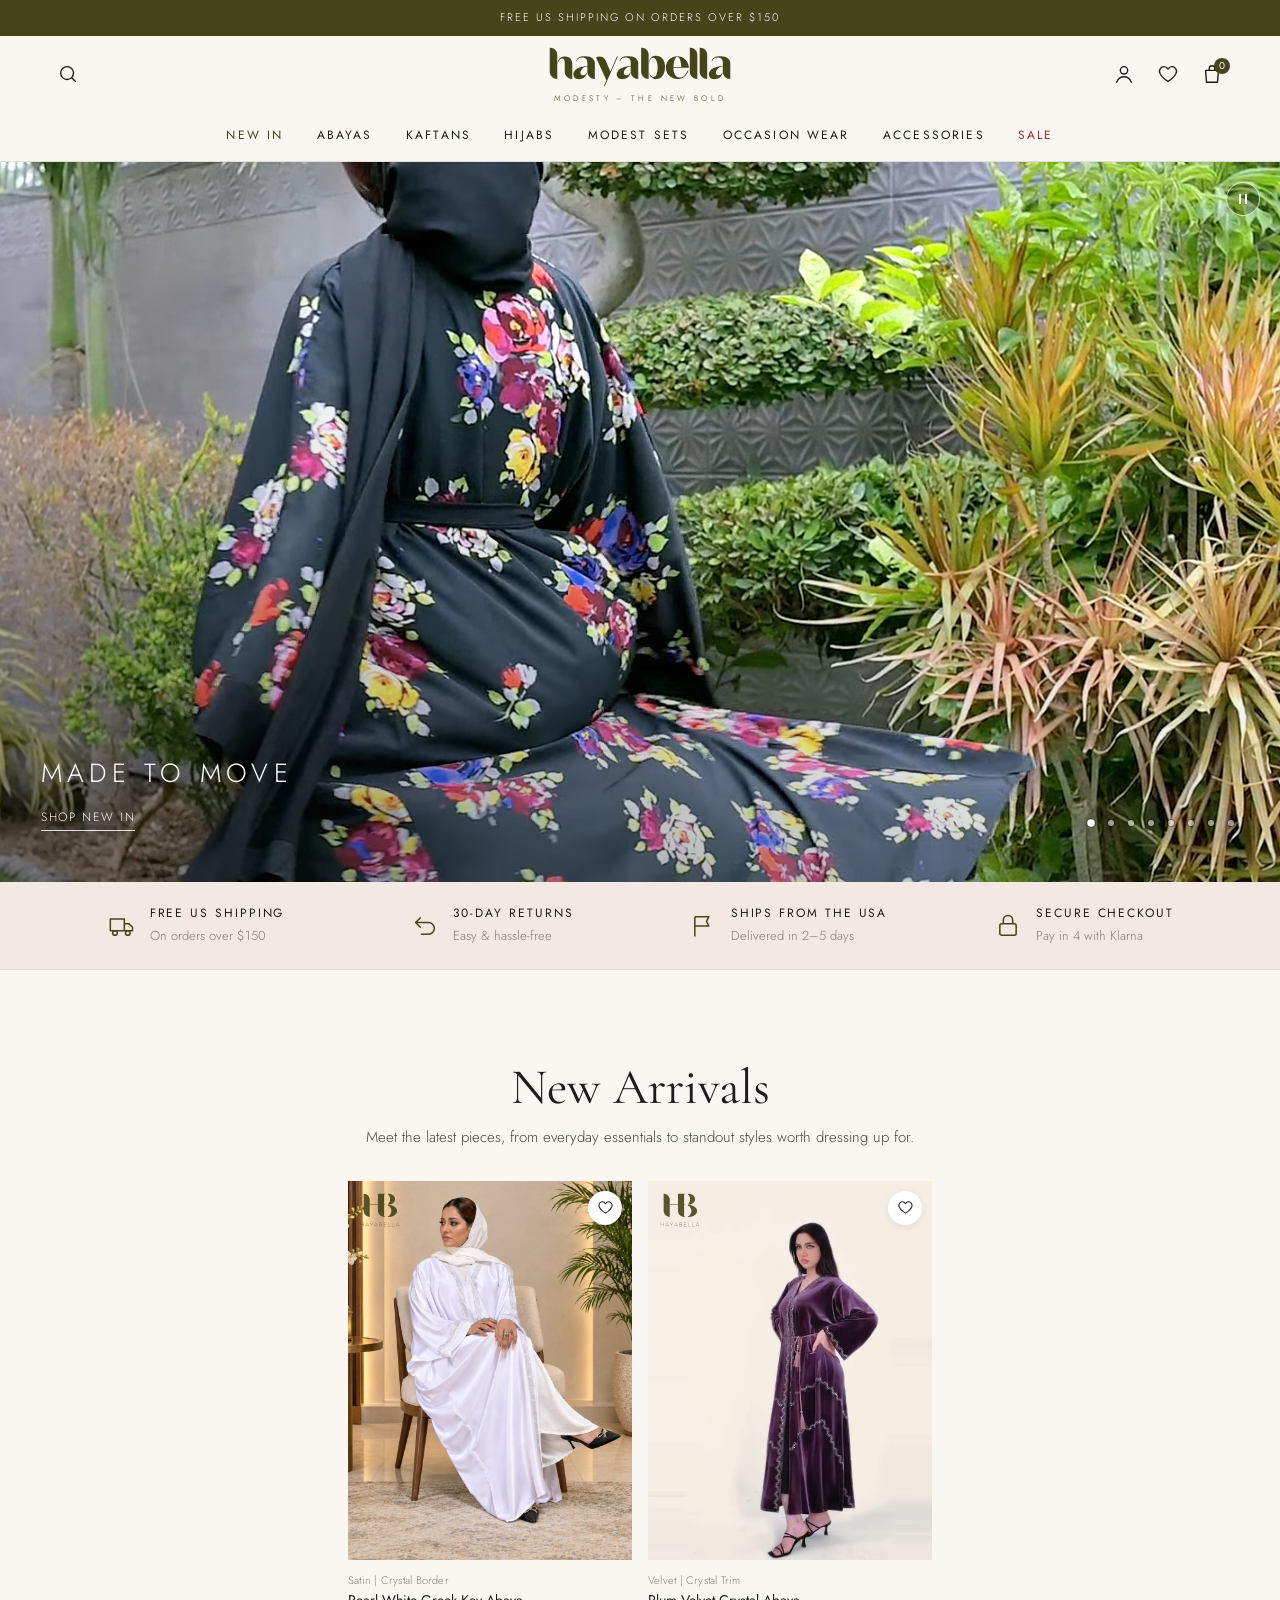
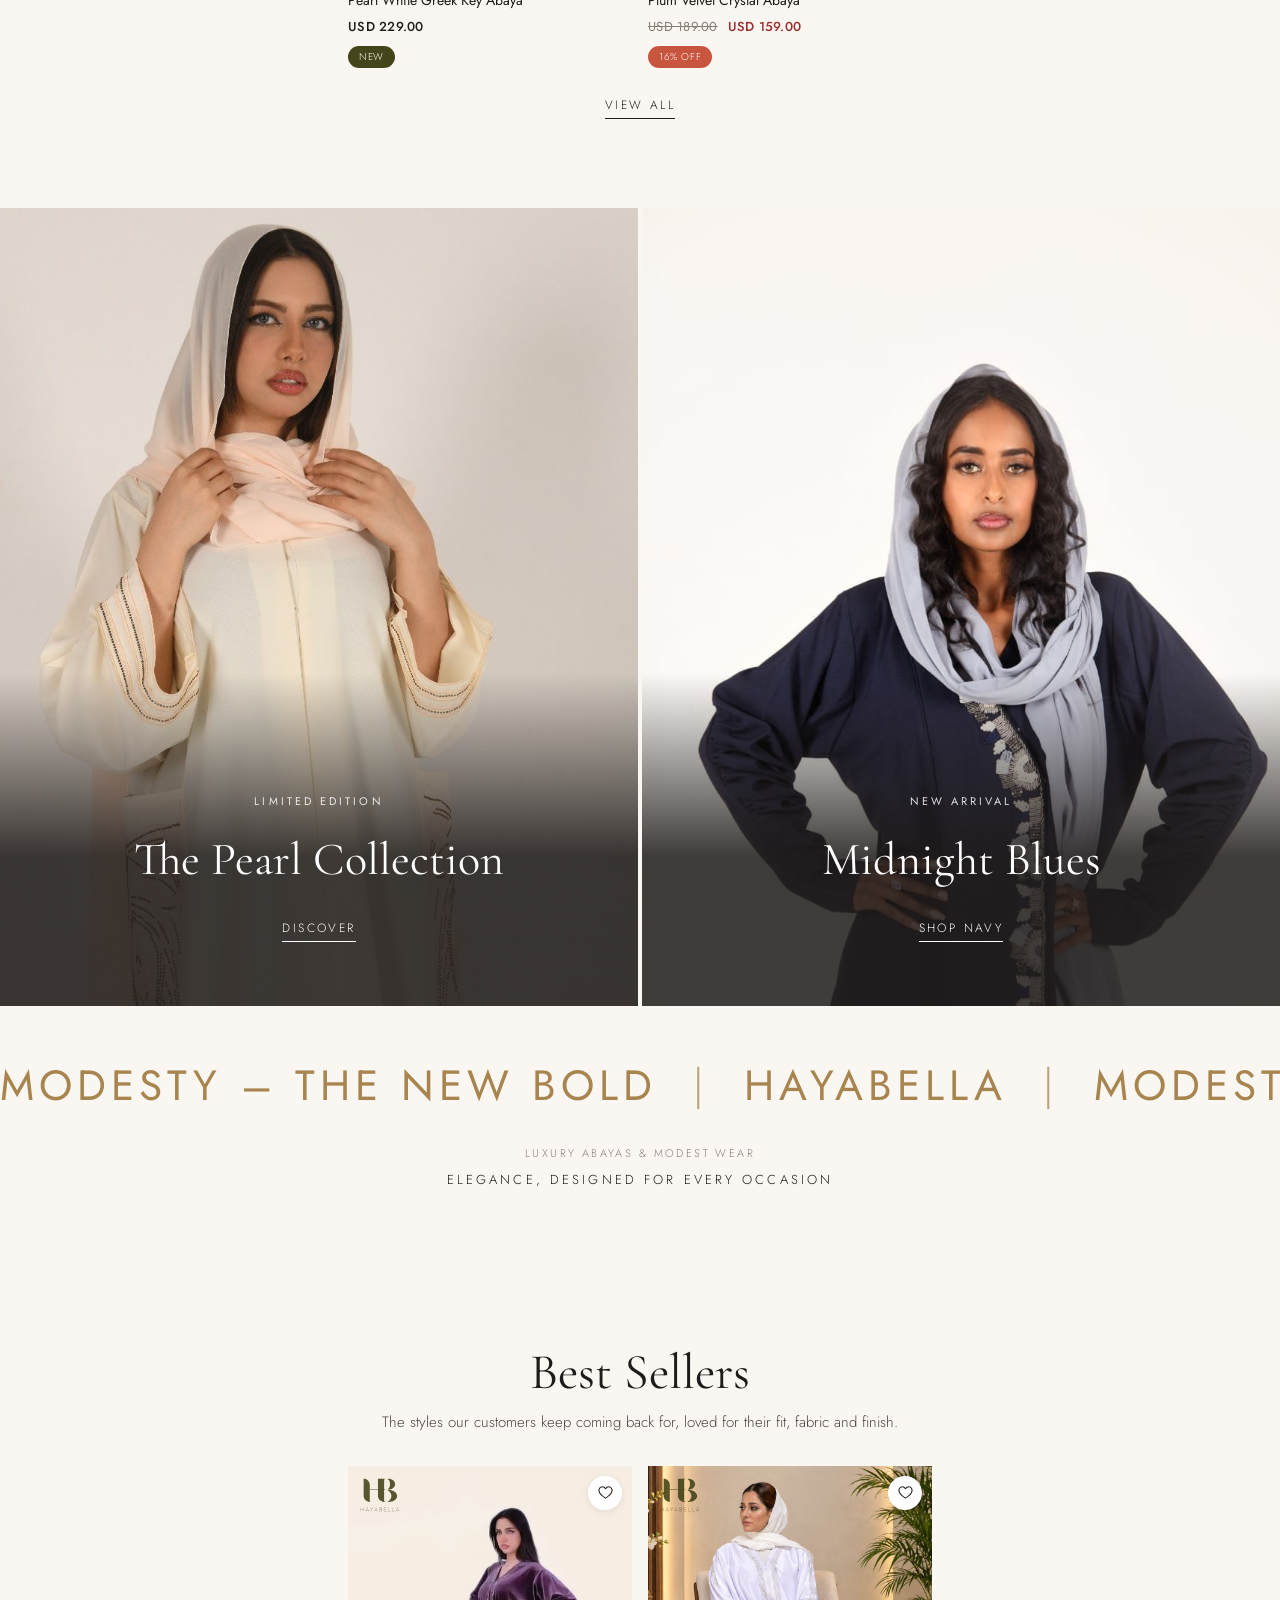
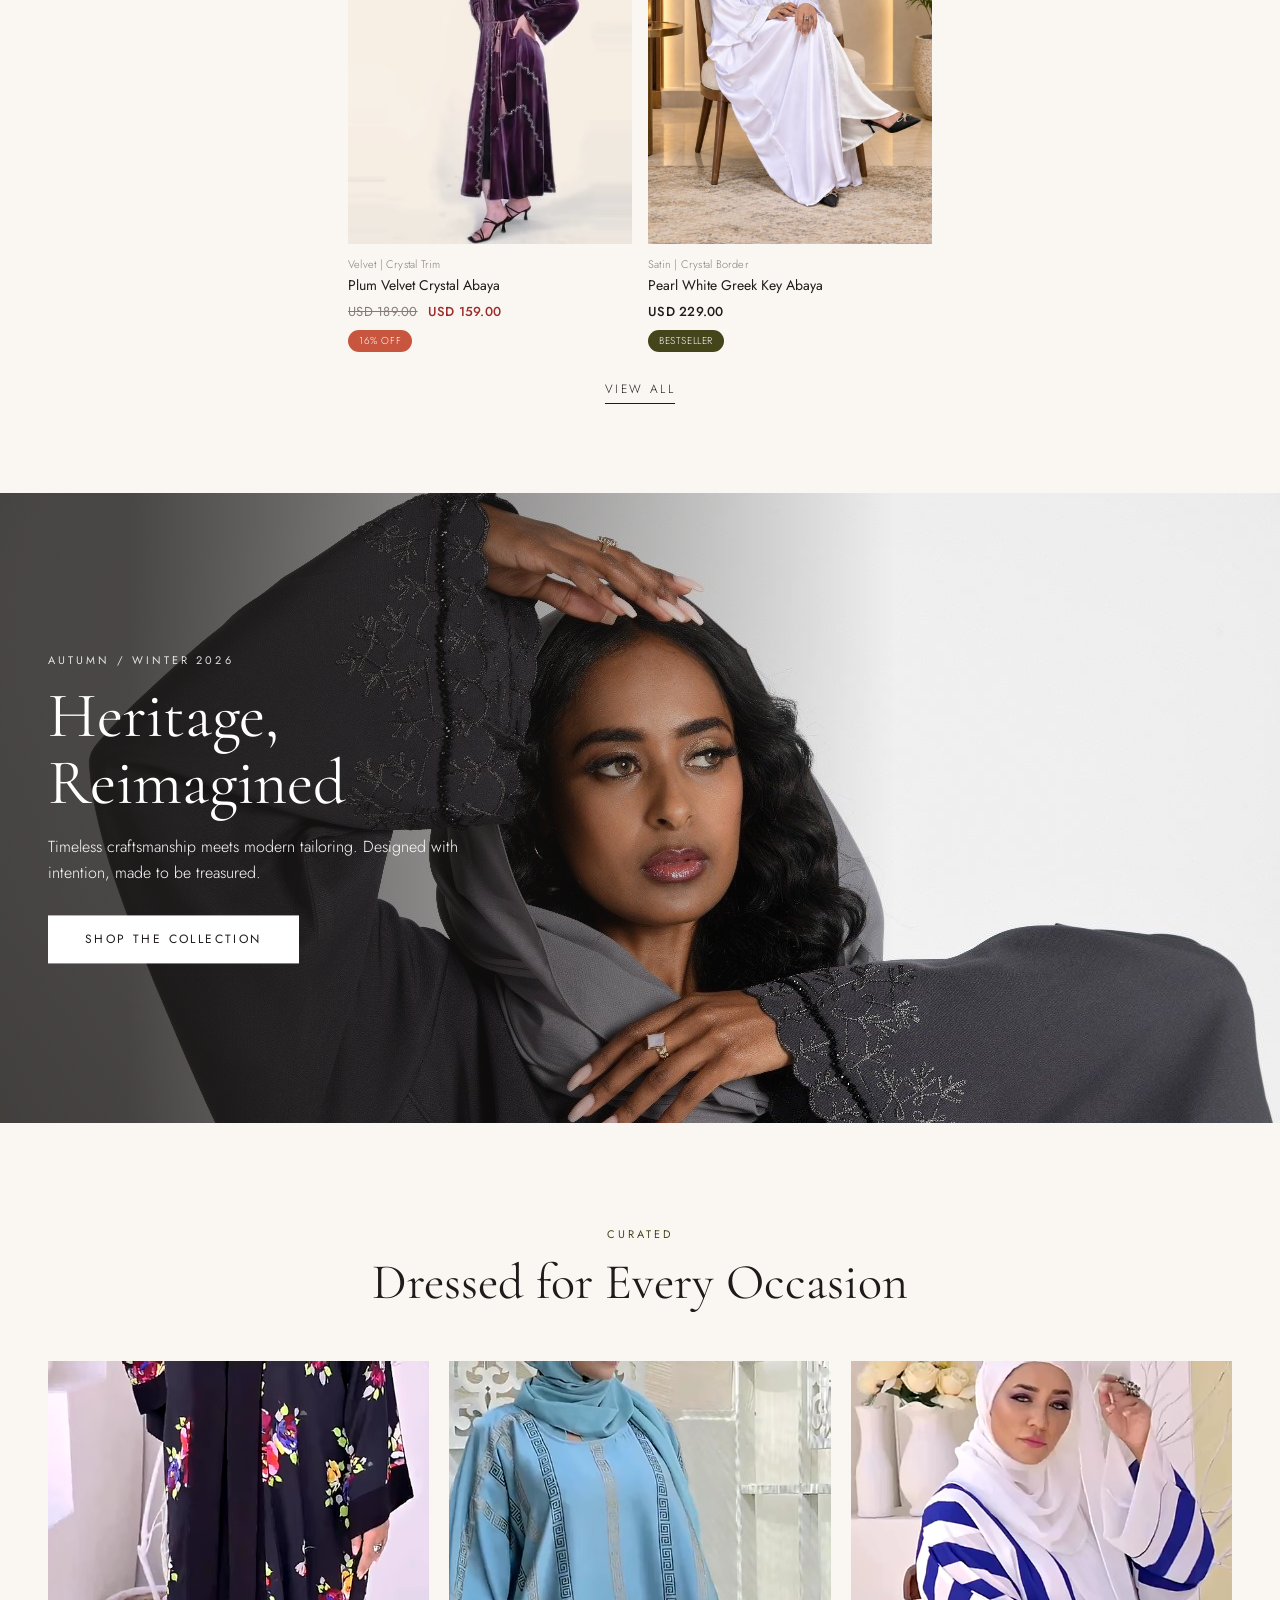
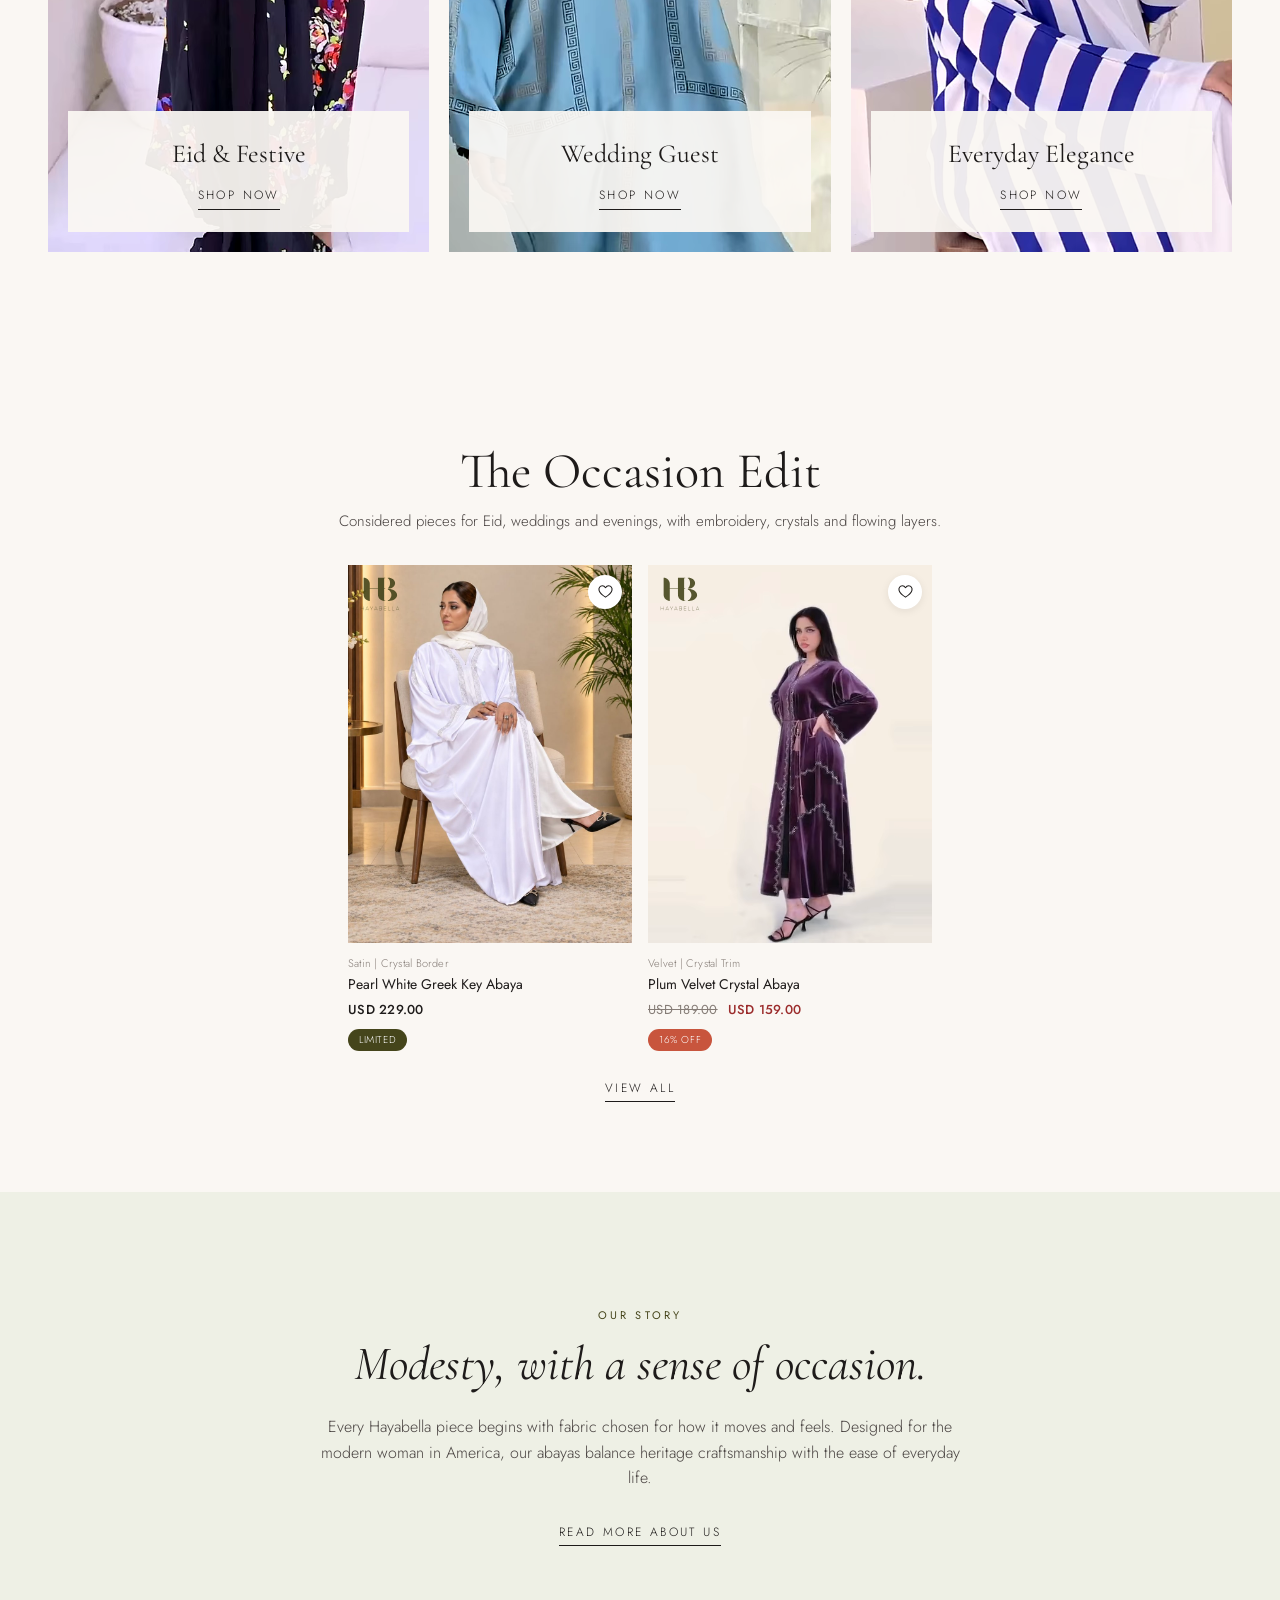
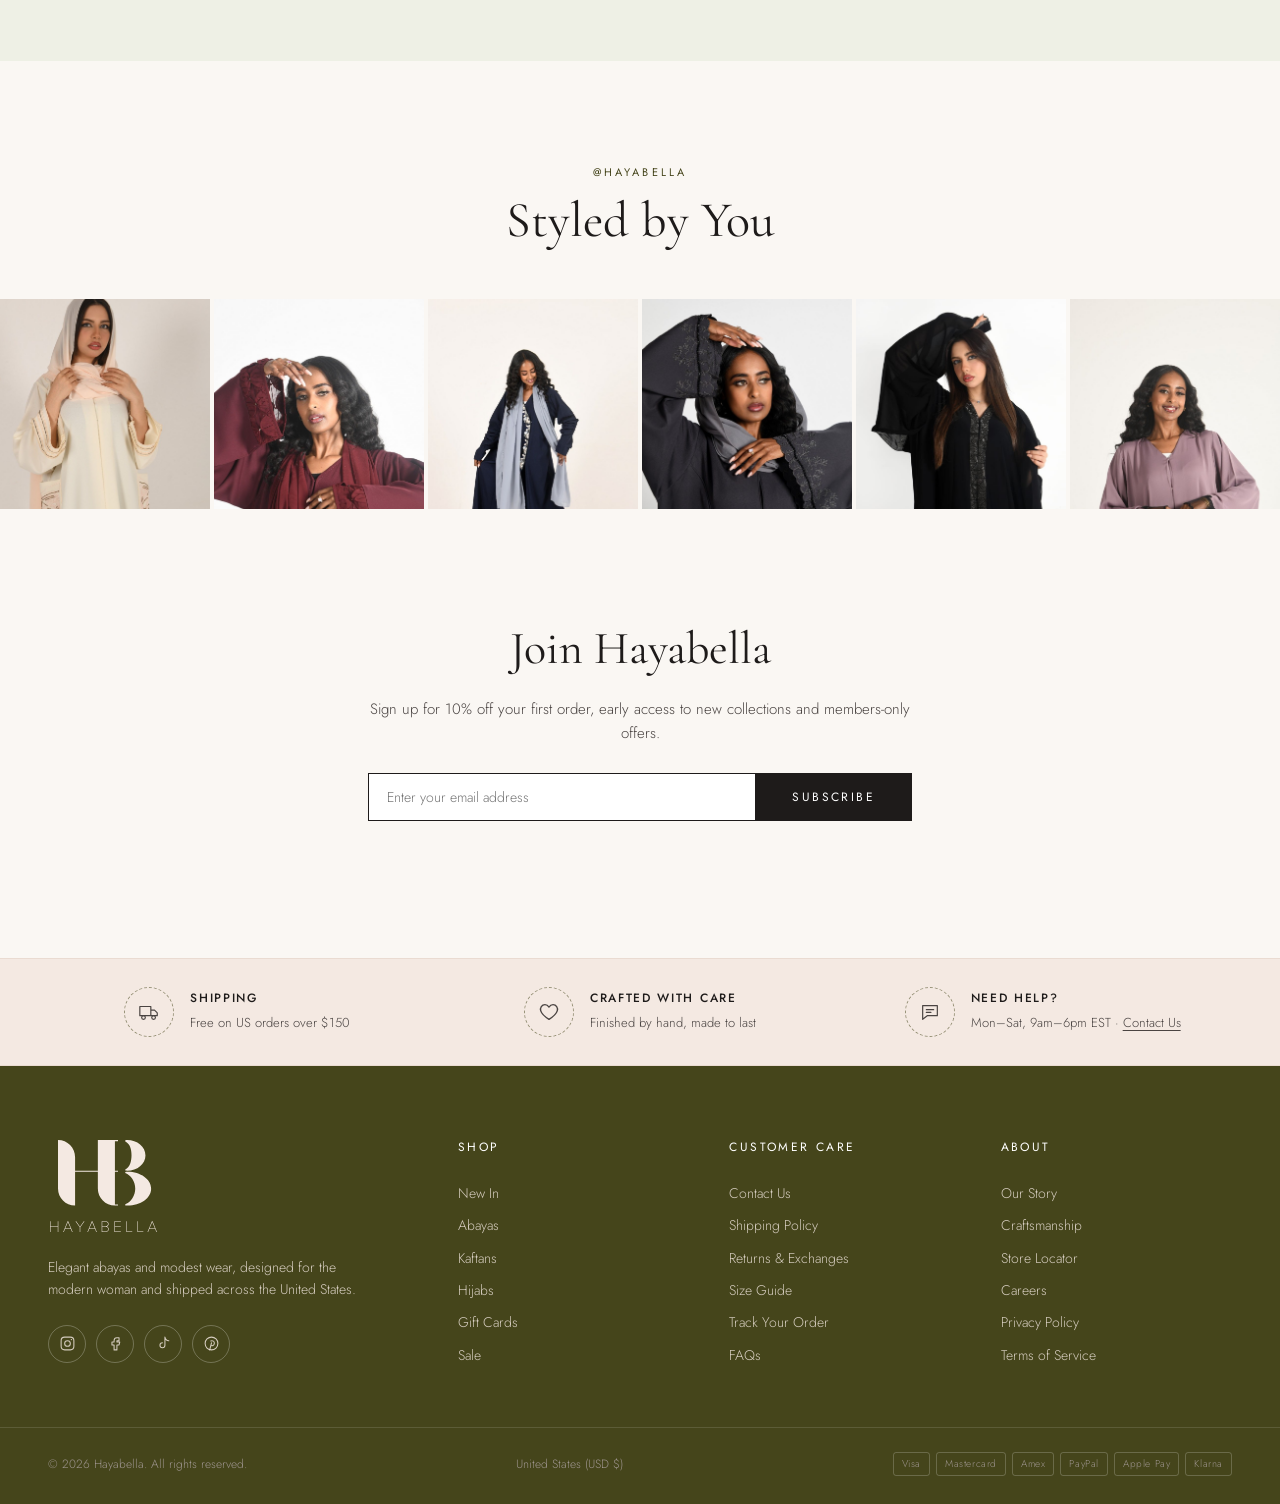
==== commit da72528b: "Live product cards, video occasion tiles and a scrolling brand marquee Product cards play a short si" ====
--- a/index.html
+++ b/index.html
@@ -10,7 +10,7 @@
   <link rel="preconnect" href="https://fonts.googleapis.com">
   <link rel="preconnect" href="https://fonts.gstatic.com" crossorigin>
   <link href="https://fonts.googleapis.com/css2?family=Cormorant+Garamond:ital,wght@0,400;0,500;0,600;1,400&family=Jost:wght@300;400;500&display=swap" rel="stylesheet">
-  <link rel="stylesheet" href="assets/css/styles.css?v=20261117a">
+  <link rel="stylesheet" href="assets/css/styles.css?v=20261117b">
 </head>
 <body>
 
@@ -280,6 +280,16 @@
       </a>
     </section>
 
+    <!-- Marquee: scrolling brand line. Edit the text in both groups (the second is a copy for the seamless loop). -->
+    <section class="marquee" aria-label="Modesty – The New Bold. Hayabella">
+      <div class="marquee__track" aria-hidden="true">
+        <div class="marquee__group"><span>Modesty – The New Bold</span><span class="marquee__sep">|</span><span>Hayabella</span><span class="marquee__sep">|</span><span>Modesty – The New Bold</span><span class="marquee__sep">|</span><span>Hayabella</span><span class="marquee__sep">|</span><span>Modesty – The New Bold</span><span class="marquee__sep">|</span><span>Hayabella</span><span class="marquee__sep">|</span></div>
+        <div class="marquee__group"><span>Modesty – The New Bold</span><span class="marquee__sep">|</span><span>Hayabella</span><span class="marquee__sep">|</span><span>Modesty – The New Bold</span><span class="marquee__sep">|</span><span>Hayabella</span><span class="marquee__sep">|</span><span>Modesty – The New Bold</span><span class="marquee__sep">|</span><span>Hayabella</span><span class="marquee__sep">|</span></div>
+      </div>
+      <p class="marquee__eyebrow">Luxury abayas &amp; modest wear</p>
+      <p class="marquee__sub">Elegance, designed for every occasion</p>
+    </section>
+
     <!-- Product slider: Best Sellers -->
     <section class="rail" aria-label="Best sellers" data-rail>
       <header class="rail__intro container">
@@ -316,9 +326,9 @@
           <h2 class="section__title">Dressed for Every Occasion</h2>
         </header>
         <div class="occasions">
-          <a href="collection.html?edit=occasion" class="occasion"><img src="assets/images/photos/ivory-pearl-front.jpg" alt="" loading="lazy"><div class="occasion__label"><h3>Eid &amp; Festive</h3><span class="link-underline">Shop now</span></div></a>
-          <a href="collection.html?style=Crystal" class="occasion"><img src="assets/images/photos/burgundy-petal-close.jpg" alt="" loading="lazy"><div class="occasion__label"><h3>Wedding Guest</h3><span class="link-underline">Shop now</span></div></a>
-          <a href="collection.html?fabric=Crepe,Linen" class="occasion"><img src="assets/images/photos/mauve-ruffle.jpg" alt="" loading="lazy"><div class="occasion__label"><h3>Everyday Elegance</h3><span class="link-underline">Shop now</span></div></a>
+          <a href="collection.html?edit=occasion" class="occasion" data-live-still><img src="assets/videos/cards/occasion-festive-poster.jpg" alt="" loading="lazy"><video class="live-video" muted loop playsinline preload="none" poster="assets/videos/cards/occasion-festive-poster.jpg" aria-hidden="true" tabindex="-1" data-live><source src="assets/videos/cards/occasion-festive.mp4" type="video/mp4"><source src="assets/videos/cards/occasion-festive.webm" type="video/webm"></video><div class="occasion__label"><h3>Eid &amp; Festive</h3><span class="link-underline">Shop now</span></div></a>
+          <a href="collection.html?style=Crystal" class="occasion" data-live-still><img src="assets/videos/cards/occasion-wedding-poster.jpg" alt="" loading="lazy"><video class="live-video" muted loop playsinline preload="none" poster="assets/videos/cards/occasion-wedding-poster.jpg" aria-hidden="true" tabindex="-1" data-live><source src="assets/videos/cards/occasion-wedding.mp4" type="video/mp4"><source src="assets/videos/cards/occasion-wedding.webm" type="video/webm"></video><div class="occasion__label"><h3>Wedding Guest</h3><span class="link-underline">Shop now</span></div></a>
+          <a href="collection.html?fabric=Crepe,Linen" class="occasion" data-live-still><img src="assets/videos/cards/occasion-everyday-poster.jpg" alt="" loading="lazy"><video class="live-video" muted loop playsinline preload="none" poster="assets/videos/cards/occasion-everyday-poster.jpg" aria-hidden="true" tabindex="-1" data-live><source src="assets/videos/cards/occasion-everyday.mp4" type="video/mp4"><source src="assets/videos/cards/occasion-everyday.webm" type="video/webm"></video><div class="occasion__label"><h3>Everyday Elegance</h3><span class="link-underline">Shop now</span></div></a>
         </div>
       </div>
     </section>
@@ -436,7 +446,7 @@
 
   <div class="toast" role="status" aria-live="polite" data-toast></div>
 
-  <script src="assets/js/catalog.js?v=20261117a"></script>
-  <script src="assets/js/main.js?v=20261117a"></script>
+  <script src="assets/js/catalog.js?v=20261117b"></script>
+  <script src="assets/js/main.js?v=20261117b"></script>
 </body>
 </html>
--- a/assets/css/styles.css
+++ b/assets/css/styles.css
@@ -345,6 +345,14 @@
 .product__media .img-alt { opacity: 0; }
 .product:hover .img-alt { opacity: 1; }
 .product:hover .product__media img { transform: scale(1.03); }
+/* Live cards: a looping clip (product.clip) or, without one, a slow drift while on screen */
+.live-video { position: absolute; inset: 0; width: 100%; height: 100%; object-fit: cover; display: block; transition: transform 1.2s var(--ease); }
+.product__media .live-video { object-position: center bottom; }
+.product--clip:hover .live-video { transform: scale(1.03); }
+@keyframes card-drift { from { transform: scale(1); } to { transform: scale(1.07) translate(-1%, -1.2%); } }
+.product__media.is-live > a > img:first-child,
+.wl-card__media.is-live img { animation: card-drift 9s ease-in-out infinite alternate; }
+.product:hover .product__media.is-live > a > img:first-child { animation-play-state: paused; }
 /* HB Hayabella watermark on every product image */
 .product__media .product__mark {
   inset: auto; top: 12px; left: 12px; z-index: 1; width: 40px; height: auto;
@@ -396,6 +404,8 @@
 .occasion { position: relative; overflow: hidden; aspect-ratio: 7/9; display: block; }
 .occasion img { width: 100%; height: 100%; object-fit: cover; object-position: center 15%; transition: transform 1.2s var(--ease); }
 .occasion:hover img { transform: scale(1.05); }
+.occasion .live-video { object-position: center 15%; }
+.occasion:hover .live-video { transform: scale(1.05); }
 .occasion__label {
   position: absolute; left: 20px; right: 20px; bottom: 20px;
   background: rgba(250, 247, 243, .94); padding: 22px; text-align: center;
@@ -403,6 +413,20 @@
 }
 .occasion:hover .occasion__label { transform: translateY(-6px); }
 .occasion__label h3 { font-family: var(--serif); font-size: 26px; margin-bottom: 8px; }
+
+/* Marquee: endless scrolling brand line ---------------------------------- */
+.marquee { overflow: hidden; text-align: center; padding: clamp(30px, 4.4vw, 64px) 0 clamp(36px, 5vw, 70px); }
+.marquee__track { display: flex; width: max-content; animation: marquee 48s linear infinite; }
+.marquee:hover .marquee__track { animation-play-state: paused; }
+.marquee__group {
+  display: flex; flex-shrink: 0; align-items: center; gap: .85em; padding-right: .85em;
+  font-family: var(--sans); font-weight: 400; text-transform: uppercase; letter-spacing: .12em;
+  font-size: clamp(26px, 3.3vw, 54px); line-height: 1.15; color: var(--gold); white-space: nowrap;
+}
+.marquee__sep { font-weight: 300; opacity: .75; }
+@keyframes marquee { to { transform: translateX(-50%); } }
+.marquee__eyebrow { margin-top: clamp(22px, 3vw, 34px); font-size: 11px; letter-spacing: .22em; text-transform: uppercase; color: var(--muted); }
+.marquee__sub { margin-top: 8px; font-size: 13px; letter-spacing: .24em; text-transform: uppercase; color: var(--ink); }
 
 /* Story ------------------------------------------------------------------ */
 .story { background: var(--sage-tint); padding: clamp(64px, 9vw, 120px) 0; text-align: center; }
@@ -849,6 +873,8 @@
   .hero__cta { font-size: 11px; }
   .hero__dots { left: 0; right: 0; bottom: 12px; justify-content: center; }
   .hero__vtoggle { right: 14px; top: 14px; }
+  .marquee__eyebrow, .marquee__sub { padding: 0 var(--gutter); }
+  .marquee__sub { font-size: 11px; letter-spacing: .16em; }
   .usp__item { padding: 16px 4px; gap: 10px; }
   .usp__item svg { width: 22px; height: 22px; }
   .usp__item strong { font-size: 10px; letter-spacing: .1em; }
@@ -888,5 +914,6 @@
 
 @media (prefers-reduced-motion: reduce) {
   *, *::before, *::after { animation-duration: .01ms !important; transition-duration: .01ms !important; }
+  .marquee__track, .product__media img, .wl-card__media img { animation: none !important; }
   html { scroll-behavior: auto; }
 }
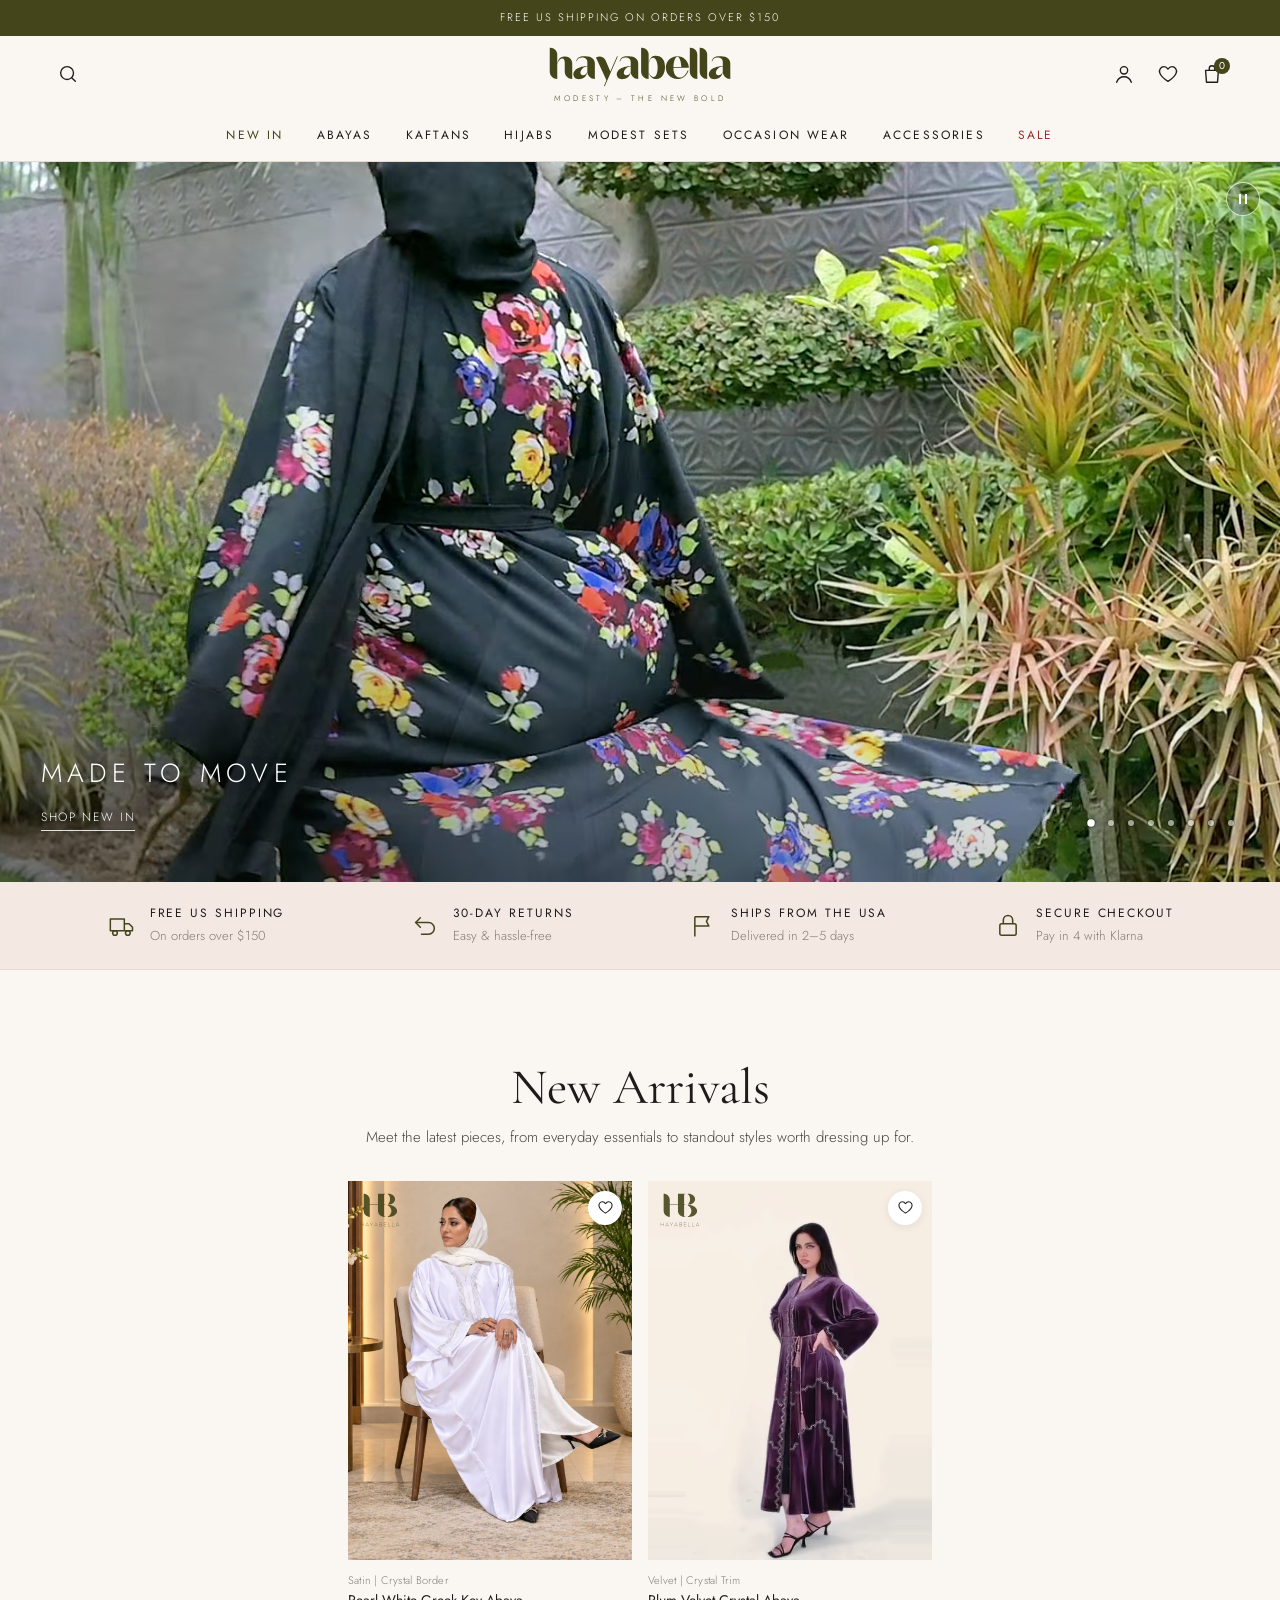
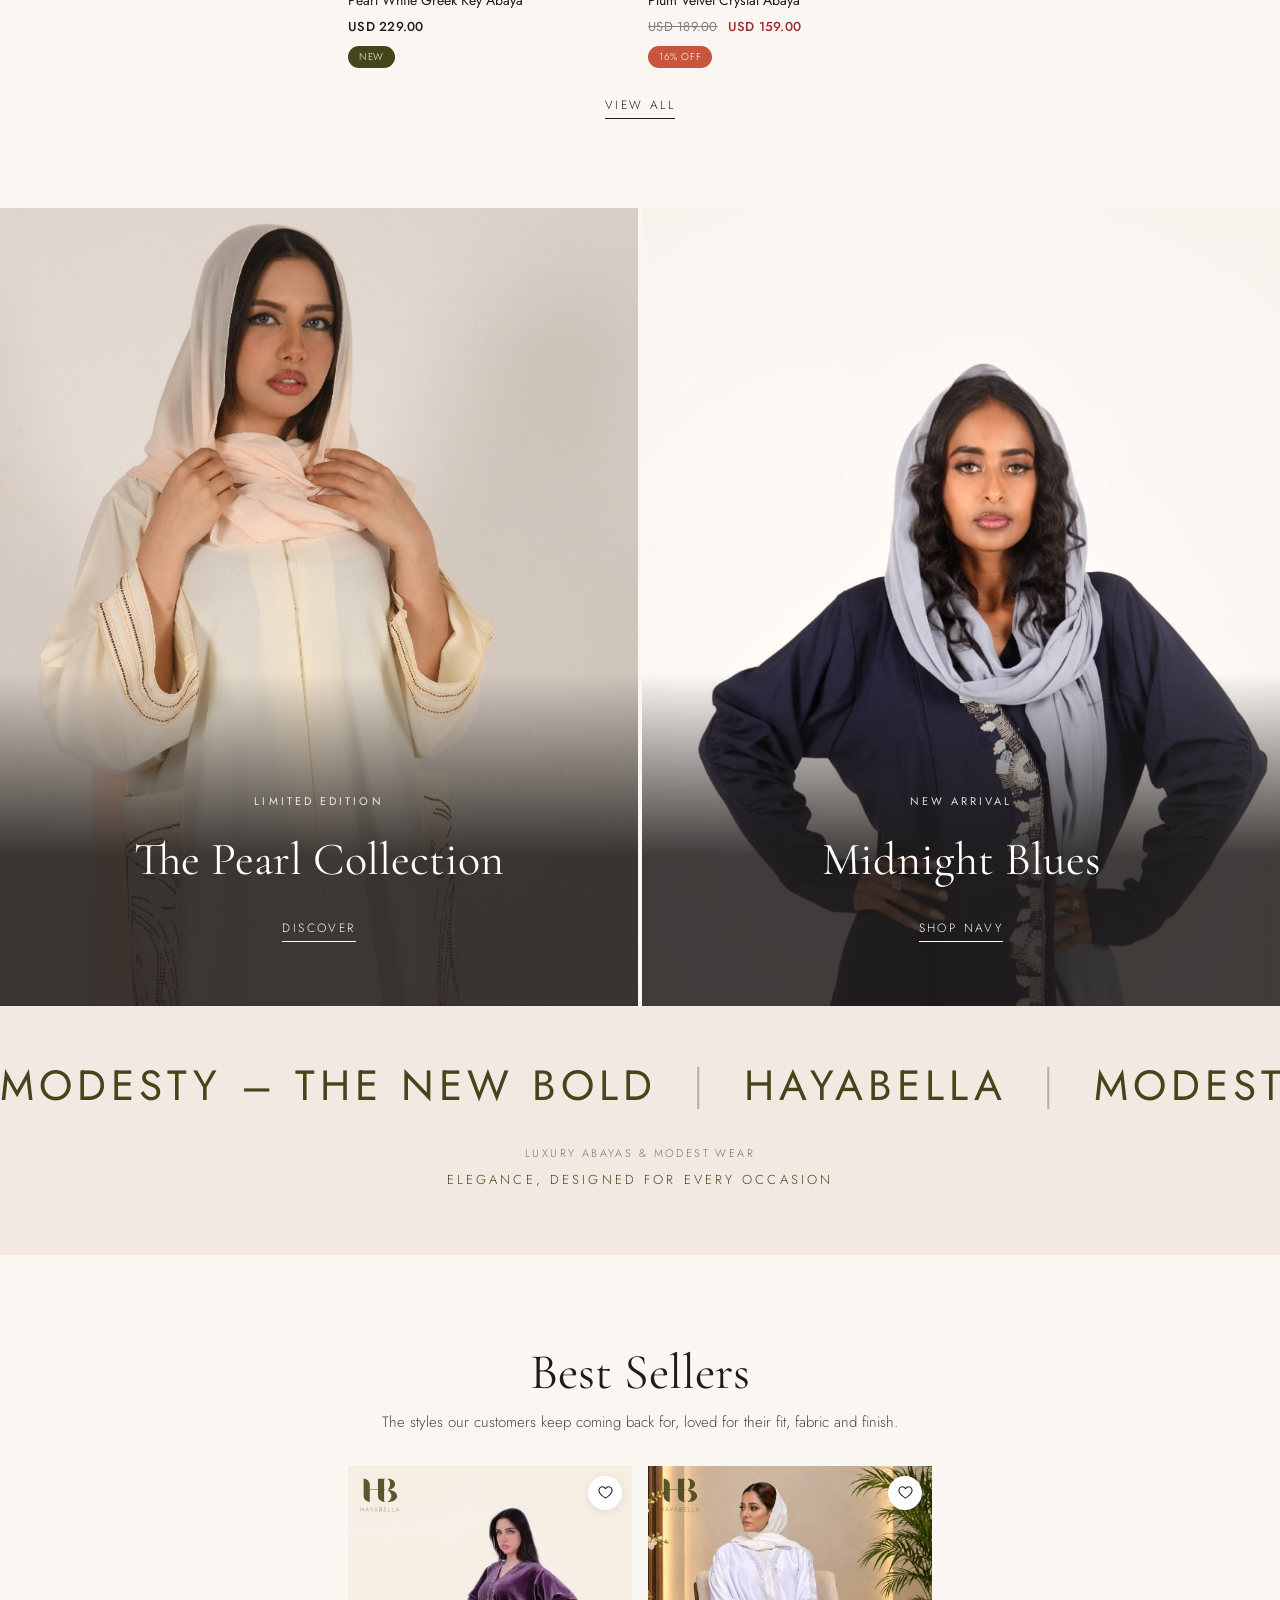
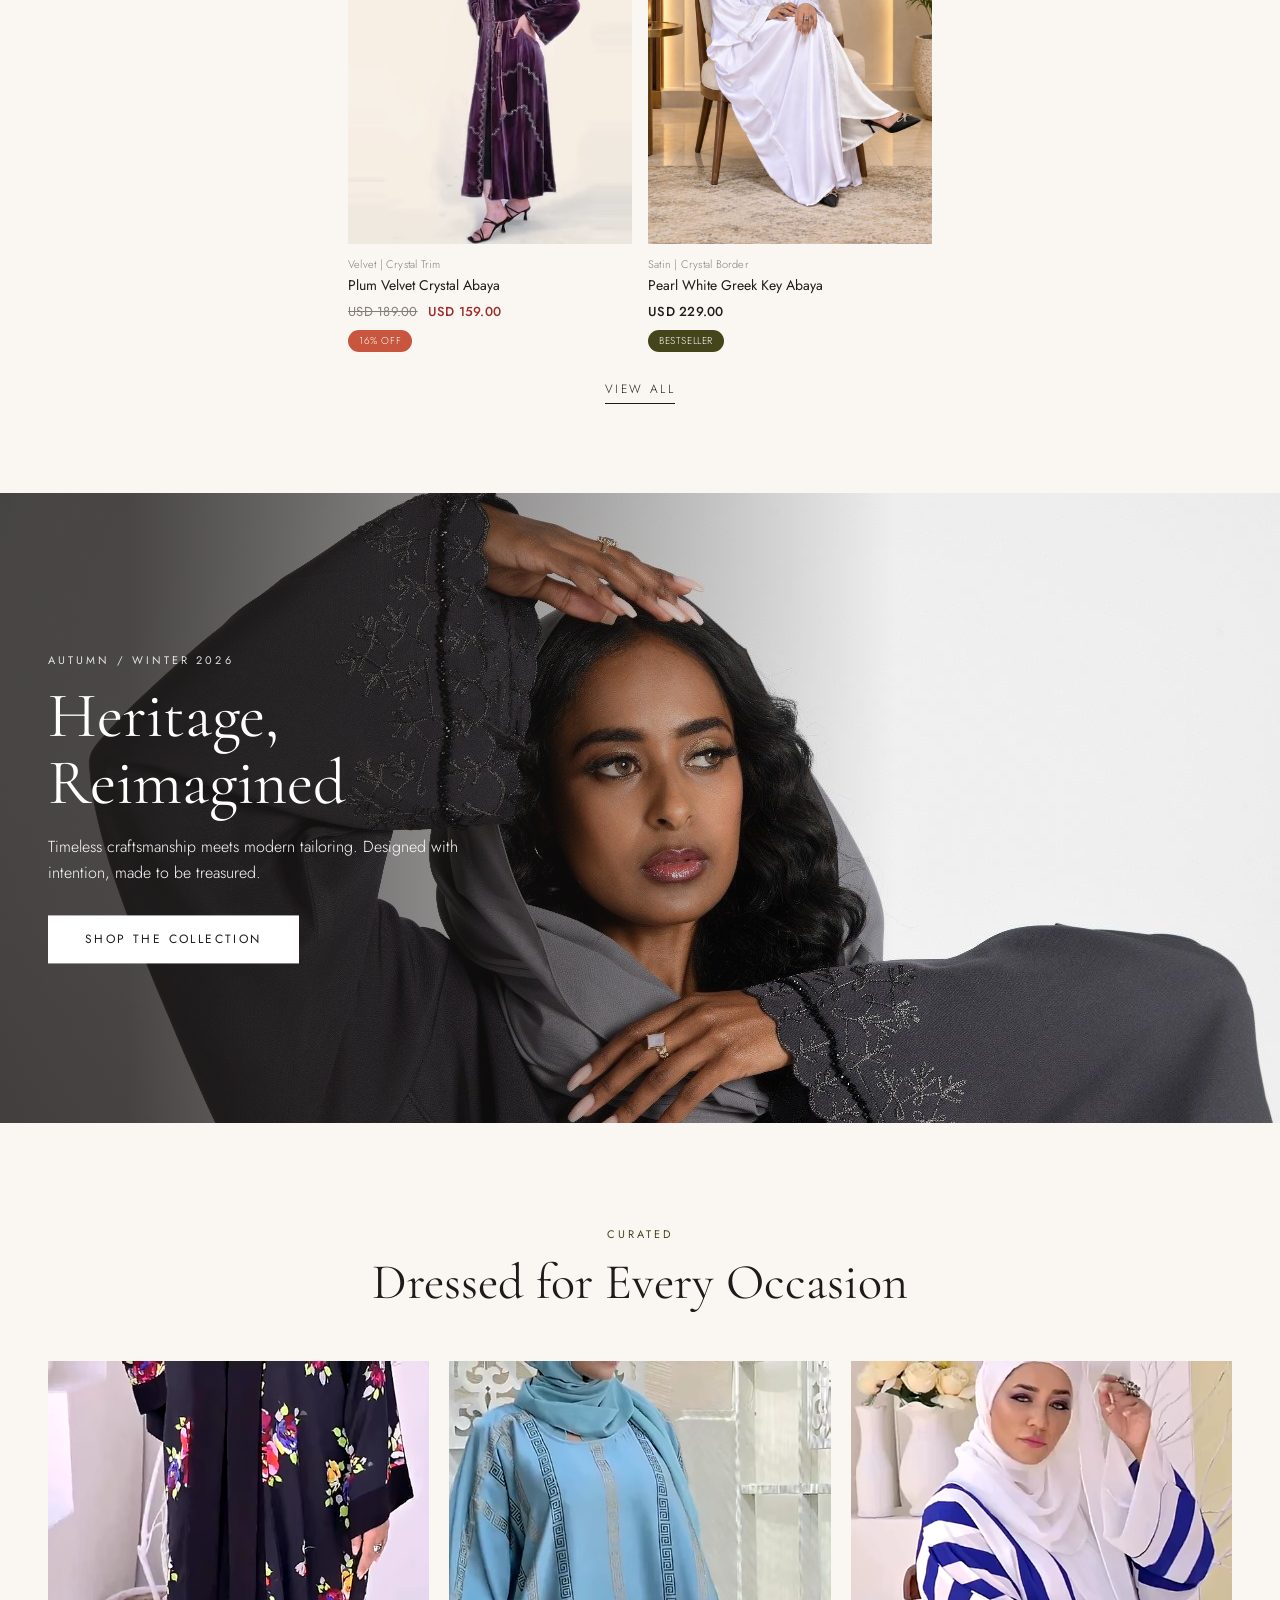
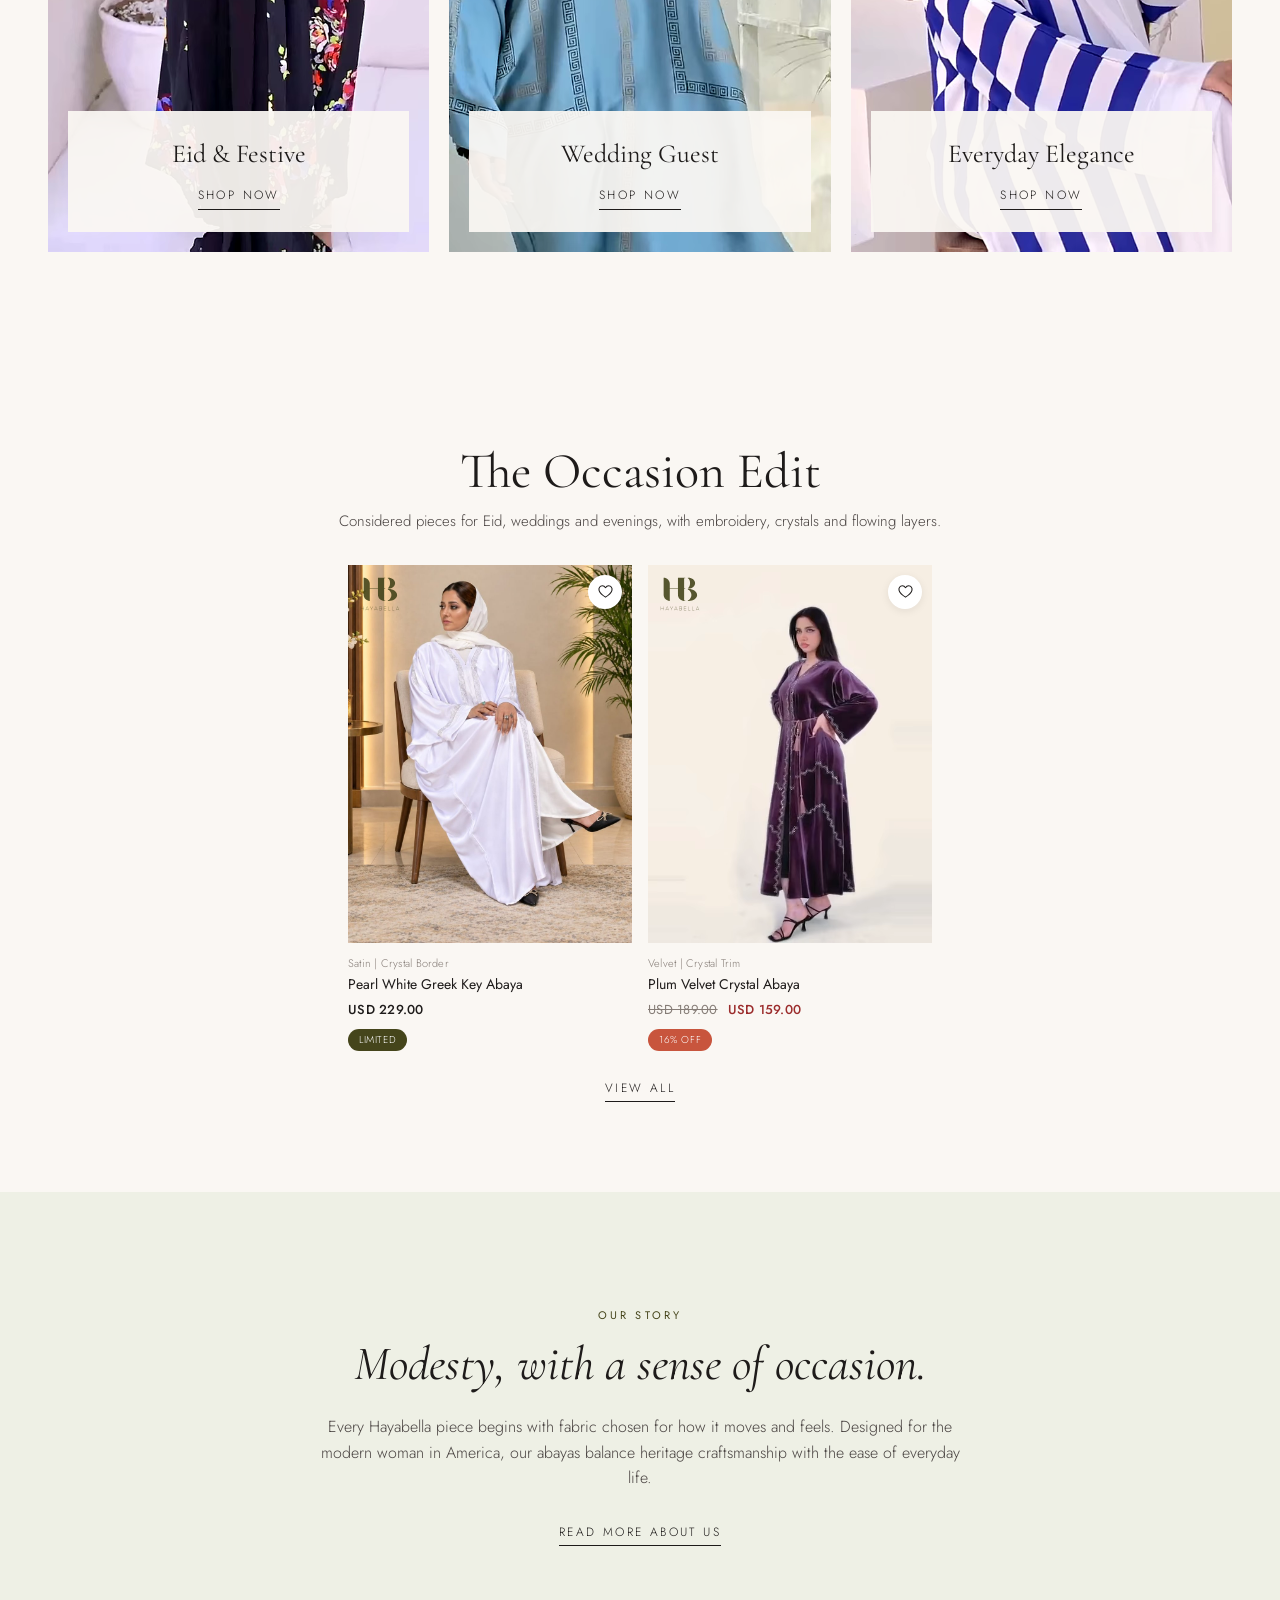
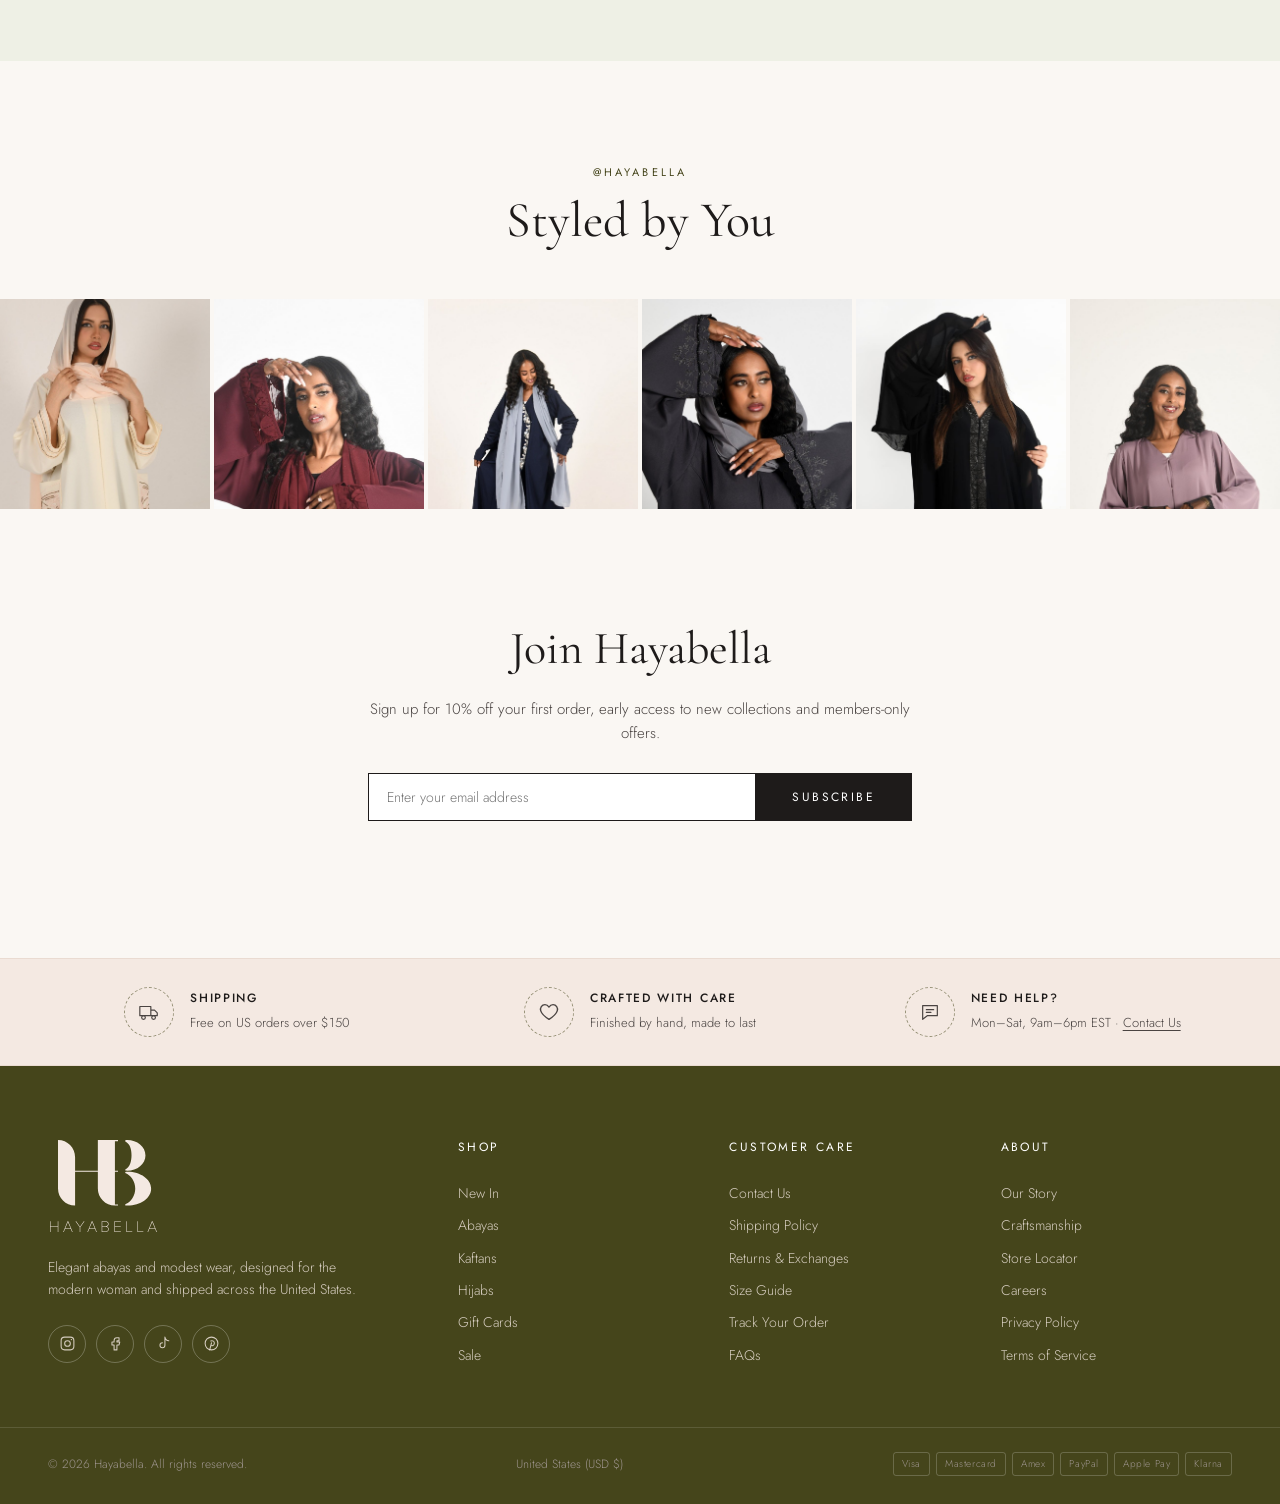
==== commit 96756cd1: "Slow hover zoom on all image cards; marquee in brand colours Image cards zoom in slowly on hover and" ====
--- a/index.html
+++ b/index.html
@@ -10,7 +10,7 @@
   <link rel="preconnect" href="https://fonts.googleapis.com">
   <link rel="preconnect" href="https://fonts.gstatic.com" crossorigin>
   <link href="https://fonts.googleapis.com/css2?family=Cormorant+Garamond:ital,wght@0,400;0,500;0,600;1,400&family=Jost:wght@300;400;500&display=swap" rel="stylesheet">
-  <link rel="stylesheet" href="assets/css/styles.css?v=20261117b">
+  <link rel="stylesheet" href="assets/css/styles.css?v=20261117c">
 </head>
 <body>
 
@@ -326,9 +326,9 @@
           <h2 class="section__title">Dressed for Every Occasion</h2>
         </header>
         <div class="occasions">
-          <a href="collection.html?edit=occasion" class="occasion" data-live-still><img src="assets/videos/cards/occasion-festive-poster.jpg" alt="" loading="lazy"><video class="live-video" muted loop playsinline preload="none" poster="assets/videos/cards/occasion-festive-poster.jpg" aria-hidden="true" tabindex="-1" data-live><source src="assets/videos/cards/occasion-festive.mp4" type="video/mp4"><source src="assets/videos/cards/occasion-festive.webm" type="video/webm"></video><div class="occasion__label"><h3>Eid &amp; Festive</h3><span class="link-underline">Shop now</span></div></a>
-          <a href="collection.html?style=Crystal" class="occasion" data-live-still><img src="assets/videos/cards/occasion-wedding-poster.jpg" alt="" loading="lazy"><video class="live-video" muted loop playsinline preload="none" poster="assets/videos/cards/occasion-wedding-poster.jpg" aria-hidden="true" tabindex="-1" data-live><source src="assets/videos/cards/occasion-wedding.mp4" type="video/mp4"><source src="assets/videos/cards/occasion-wedding.webm" type="video/webm"></video><div class="occasion__label"><h3>Wedding Guest</h3><span class="link-underline">Shop now</span></div></a>
-          <a href="collection.html?fabric=Crepe,Linen" class="occasion" data-live-still><img src="assets/videos/cards/occasion-everyday-poster.jpg" alt="" loading="lazy"><video class="live-video" muted loop playsinline preload="none" poster="assets/videos/cards/occasion-everyday-poster.jpg" aria-hidden="true" tabindex="-1" data-live><source src="assets/videos/cards/occasion-everyday.mp4" type="video/mp4"><source src="assets/videos/cards/occasion-everyday.webm" type="video/webm"></video><div class="occasion__label"><h3>Everyday Elegance</h3><span class="link-underline">Shop now</span></div></a>
+          <a href="collection.html?edit=occasion" class="occasion"><img src="assets/videos/cards/occasion-festive-poster.jpg" alt="" loading="lazy"><video class="live-video" muted loop playsinline preload="none" poster="assets/videos/cards/occasion-festive-poster.jpg" aria-hidden="true" tabindex="-1" data-live><source src="assets/videos/cards/occasion-festive.mp4" type="video/mp4"><source src="assets/videos/cards/occasion-festive.webm" type="video/webm"></video><div class="occasion__label"><h3>Eid &amp; Festive</h3><span class="link-underline">Shop now</span></div></a>
+          <a href="collection.html?style=Crystal" class="occasion"><img src="assets/videos/cards/occasion-wedding-poster.jpg" alt="" loading="lazy"><video class="live-video" muted loop playsinline preload="none" poster="assets/videos/cards/occasion-wedding-poster.jpg" aria-hidden="true" tabindex="-1" data-live><source src="assets/videos/cards/occasion-wedding.mp4" type="video/mp4"><source src="assets/videos/cards/occasion-wedding.webm" type="video/webm"></video><div class="occasion__label"><h3>Wedding Guest</h3><span class="link-underline">Shop now</span></div></a>
+          <a href="collection.html?fabric=Crepe,Linen" class="occasion"><img src="assets/videos/cards/occasion-everyday-poster.jpg" alt="" loading="lazy"><video class="live-video" muted loop playsinline preload="none" poster="assets/videos/cards/occasion-everyday-poster.jpg" aria-hidden="true" tabindex="-1" data-live><source src="assets/videos/cards/occasion-everyday.mp4" type="video/mp4"><source src="assets/videos/cards/occasion-everyday.webm" type="video/webm"></video><div class="occasion__label"><h3>Everyday Elegance</h3><span class="link-underline">Shop now</span></div></a>
         </div>
       </div>
     </section>
@@ -446,7 +446,7 @@
 
   <div class="toast" role="status" aria-live="polite" data-toast></div>
 
-  <script src="assets/js/catalog.js?v=20261117b"></script>
-  <script src="assets/js/main.js?v=20261117b"></script>
+  <script src="assets/js/catalog.js?v=20261117c"></script>
+  <script src="assets/js/main.js?v=20261117c"></script>
 </body>
 </html>
--- a/assets/css/styles.css
+++ b/assets/css/styles.css
@@ -23,6 +23,8 @@
   --container: 1400px;
   --gutter: clamp(16px, 4vw, 48px);
   --ease: cubic-bezier(.25, .8, .25, 1);
+  --zoom: 1.1;                                              /* hover zoom on image cards */
+  --zoom-in: transform 2.6s cubic-bezier(.22, .61, .36, 1);  /* same timing in and out */
 }
 
 *, *::before, *::after { box-sizing: border-box; }
@@ -169,7 +171,8 @@
 .mega__col a:hover { color: var(--ink); padding-left: 4px; }
 .mega__promo { position: relative; overflow: hidden; }
 .mega__promo img { aspect-ratio: 3/4; object-fit: cover; object-position: center 20%; width: 100%; max-height: 300px; transition: transform .8s var(--ease); }
-.mega__promo:hover img { transform: scale(1.04); }
+.mega__promo img { transition: var(--zoom-in); }
+.mega__promo:hover img { transform: scale(var(--zoom)); }
 .mega__promo span { position: absolute; left: 0; right: 0; bottom: 0; padding: 40px 16px 14px; font-family: var(--serif); font-size: 20px; color: var(--white); background: linear-gradient(transparent, rgba(30, 27, 26, .6)); }
 
 /* Drawer ----------------------------------------------------------------- */
@@ -295,8 +298,8 @@
 /* Split ------------------------------------------------------------------ */
 .split { display: grid; grid-template-columns: 1fr 1fr; gap: 4px; }
 .split__item { position: relative; overflow: hidden; aspect-ratio: 4/5; display: block; }
-.split__item img { width: 100%; height: 100%; object-fit: cover; object-position: center 20%; transition: transform 1.2s var(--ease); }
-.split__item:hover img { transform: scale(1.04); }
+.split__item img { width: 100%; height: 100%; object-fit: cover; object-position: center 20%; transition: var(--zoom-in); }
+.split__item:hover img { transform: scale(var(--zoom)); }
 .split__content {
   position: absolute; left: 0; right: 0; bottom: 0; padding: clamp(28px, 5vw, 64px); padding-top: 120px;
   text-align: center; color: var(--ink);
@@ -341,18 +344,14 @@
 .product { position: relative; }
 .product__media { display: block; position: relative; overflow: hidden; aspect-ratio: 3/4; background: #eeeae5; margin-bottom: 12px; }
 .product__link { position: absolute; inset: 0; }
-.product__media img { position: absolute; inset: 0; width: 100%; height: 100%; object-fit: cover; object-position: center bottom; transition: opacity .6s var(--ease), transform 1.2s var(--ease); }
+.product__media img { position: absolute; inset: 0; width: 100%; height: 100%; object-fit: cover; object-position: center bottom; transition: opacity .6s var(--ease), var(--zoom-in); }
 .product__media .img-alt { opacity: 0; }
 .product:hover .img-alt { opacity: 1; }
-.product:hover .product__media img { transform: scale(1.03); }
+.product:hover .product__media img { transform: scale(var(--zoom)); }
 /* Live cards: a looping clip (product.clip) or, without one, a slow drift while on screen */
-.live-video { position: absolute; inset: 0; width: 100%; height: 100%; object-fit: cover; display: block; transition: transform 1.2s var(--ease); }
+.live-video { position: absolute; inset: 0; width: 100%; height: 100%; object-fit: cover; display: block; transition: var(--zoom-in); }
 .product__media .live-video { object-position: center bottom; }
-.product--clip:hover .live-video { transform: scale(1.03); }
-@keyframes card-drift { from { transform: scale(1); } to { transform: scale(1.07) translate(-1%, -1.2%); } }
-.product__media.is-live > a > img:first-child,
-.wl-card__media.is-live img { animation: card-drift 9s ease-in-out infinite alternate; }
-.product:hover .product__media.is-live > a > img:first-child { animation-play-state: paused; }
+.product--clip:hover .live-video { transform: scale(var(--zoom)); }
 /* HB Hayabella watermark on every product image */
 .product__media .product__mark {
   inset: auto; top: 12px; left: 12px; z-index: 1; width: 40px; height: auto;
@@ -390,7 +389,8 @@
 
 /* Campaign --------------------------------------------------------------- */
 .campaign { position: relative; height: clamp(480px, 70vh, 760px); overflow: hidden; color: var(--white); }
-.campaign img { width: 100%; height: 100%; object-fit: cover; object-position: 70% 30%; }
+.campaign img { width: 100%; height: 100%; object-fit: cover; object-position: 70% 30%; transition: var(--zoom-in); }
+.campaign:hover img { transform: scale(var(--zoom)); }
 .campaign::after { content: ""; position: absolute; inset: 0; background: linear-gradient(90deg, rgba(30, 27, 26, .78) 10%, rgba(30, 27, 26, .35) 45%, rgba(30, 27, 26, 0) 70%); }
 .campaign__content {
   position: absolute; z-index: 1; top: 50%; left: var(--gutter); transform: translateY(-50%);
@@ -402,10 +402,10 @@
 /* Occasions -------------------------------------------------------------- */
 .occasions { display: grid; grid-template-columns: repeat(3, 1fr); gap: 20px; }
 .occasion { position: relative; overflow: hidden; aspect-ratio: 7/9; display: block; }
-.occasion img { width: 100%; height: 100%; object-fit: cover; object-position: center 15%; transition: transform 1.2s var(--ease); }
-.occasion:hover img { transform: scale(1.05); }
+.occasion img { width: 100%; height: 100%; object-fit: cover; object-position: center 15%; transition: var(--zoom-in); }
+.occasion:hover img { transform: scale(var(--zoom)); }
 .occasion .live-video { object-position: center 15%; }
-.occasion:hover .live-video { transform: scale(1.05); }
+.occasion:hover .live-video { transform: scale(var(--zoom)); }
 .occasion__label {
   position: absolute; left: 20px; right: 20px; bottom: 20px;
   background: rgba(250, 247, 243, .94); padding: 22px; text-align: center;
@@ -415,18 +415,18 @@
 .occasion__label h3 { font-family: var(--serif); font-size: 26px; margin-bottom: 8px; }
 
 /* Marquee: endless scrolling brand line ---------------------------------- */
-.marquee { overflow: hidden; text-align: center; padding: clamp(30px, 4.4vw, 64px) 0 clamp(36px, 5vw, 70px); }
+.marquee { overflow: hidden; text-align: center; background: var(--cream); padding: clamp(30px, 4.4vw, 64px) 0 clamp(36px, 5vw, 70px); }
 .marquee__track { display: flex; width: max-content; animation: marquee 48s linear infinite; }
 .marquee:hover .marquee__track { animation-play-state: paused; }
 .marquee__group {
   display: flex; flex-shrink: 0; align-items: center; gap: .85em; padding-right: .85em;
   font-family: var(--sans); font-weight: 400; text-transform: uppercase; letter-spacing: .12em;
-  font-size: clamp(26px, 3.3vw, 54px); line-height: 1.15; color: var(--gold); white-space: nowrap;
-}
-.marquee__sep { font-weight: 300; opacity: .75; }
+  font-size: clamp(26px, 3.3vw, 54px); line-height: 1.15; color: var(--olive); white-space: nowrap;
+}
+.marquee__sep { font-weight: 300; opacity: .35; }
 @keyframes marquee { to { transform: translateX(-50%); } }
-.marquee__eyebrow { margin-top: clamp(22px, 3vw, 34px); font-size: 11px; letter-spacing: .22em; text-transform: uppercase; color: var(--muted); }
-.marquee__sub { margin-top: 8px; font-size: 13px; letter-spacing: .24em; text-transform: uppercase; color: var(--ink); }
+.marquee__eyebrow { margin-top: clamp(22px, 3vw, 34px); font-size: 11px; letter-spacing: .22em; text-transform: uppercase; color: var(--olive); opacity: .7; }
+.marquee__sub { margin-top: 8px; font-size: 13px; letter-spacing: .24em; text-transform: uppercase; color: var(--olive); }
 
 /* Story ------------------------------------------------------------------ */
 .story { background: var(--sage-tint); padding: clamp(64px, 9vw, 120px) 0; text-align: center; }
@@ -437,14 +437,14 @@
 /* Lookbook --------------------------------------------------------------- */
 .looks { display: grid; grid-template-columns: repeat(6, 1fr); gap: 4px; }
 .look { position: relative; overflow: hidden; aspect-ratio: 1; display: block; }
-.look img { width: 100%; height: 100%; object-fit: cover; object-position: center 20%; transition: transform 1s var(--ease); }
+.look img { width: 100%; height: 100%; object-fit: cover; object-position: center 20%; transition: var(--zoom-in); }
 .look span {
   position: absolute; inset: 0; display: flex; align-items: center; justify-content: center;
   background: rgba(30, 27, 26, .35); color: var(--white); opacity: 0; transition: opacity .3s;
 }
 .look span svg { width: 28px; height: 28px; }
 .look:hover span { opacity: 1; }
-.look:hover img { transform: scale(1.05); }
+.look:hover img { transform: scale(var(--zoom)); }
 
 /* Newsletter ------------------------------------------------------------- */
 .newsletter { padding: clamp(64px, 8vw, 110px) 0; text-align: center; }
@@ -801,8 +801,8 @@
 .wl[hidden] { display: none; }
 .wl__grid { list-style: none; margin: 0; padding: 0; display: grid; grid-template-columns: repeat(4, minmax(0, 1fr)); gap: 40px 18px; }
 .wl-card__media { position: relative; aspect-ratio: 3/4; overflow: hidden; background: #eeeae5; margin-bottom: 12px; }
-.wl-card__media img { width: 100%; height: 100%; object-fit: cover; object-position: center top; transition: transform 1.2s var(--ease); }
-.wl-card__media:hover img { transform: scale(1.03); }
+.wl-card__media img { width: 100%; height: 100%; object-fit: cover; object-position: center top; transition: var(--zoom-in); }
+.wl-card__media:hover img, .wl-card__media:hover .live-video { transform: scale(var(--zoom)); }
 .wl-card__remove {
   position: absolute; top: 10px; right: 10px; width: 34px; height: 34px; border-radius: 50%;
   display: flex; align-items: center; justify-content: center; background: var(--white);
@@ -914,6 +914,6 @@
 
 @media (prefers-reduced-motion: reduce) {
   *, *::before, *::after { animation-duration: .01ms !important; transition-duration: .01ms !important; }
-  .marquee__track, .product__media img, .wl-card__media img { animation: none !important; }
+  .marquee__track { animation: none !important; }
   html { scroll-behavior: auto; }
 }
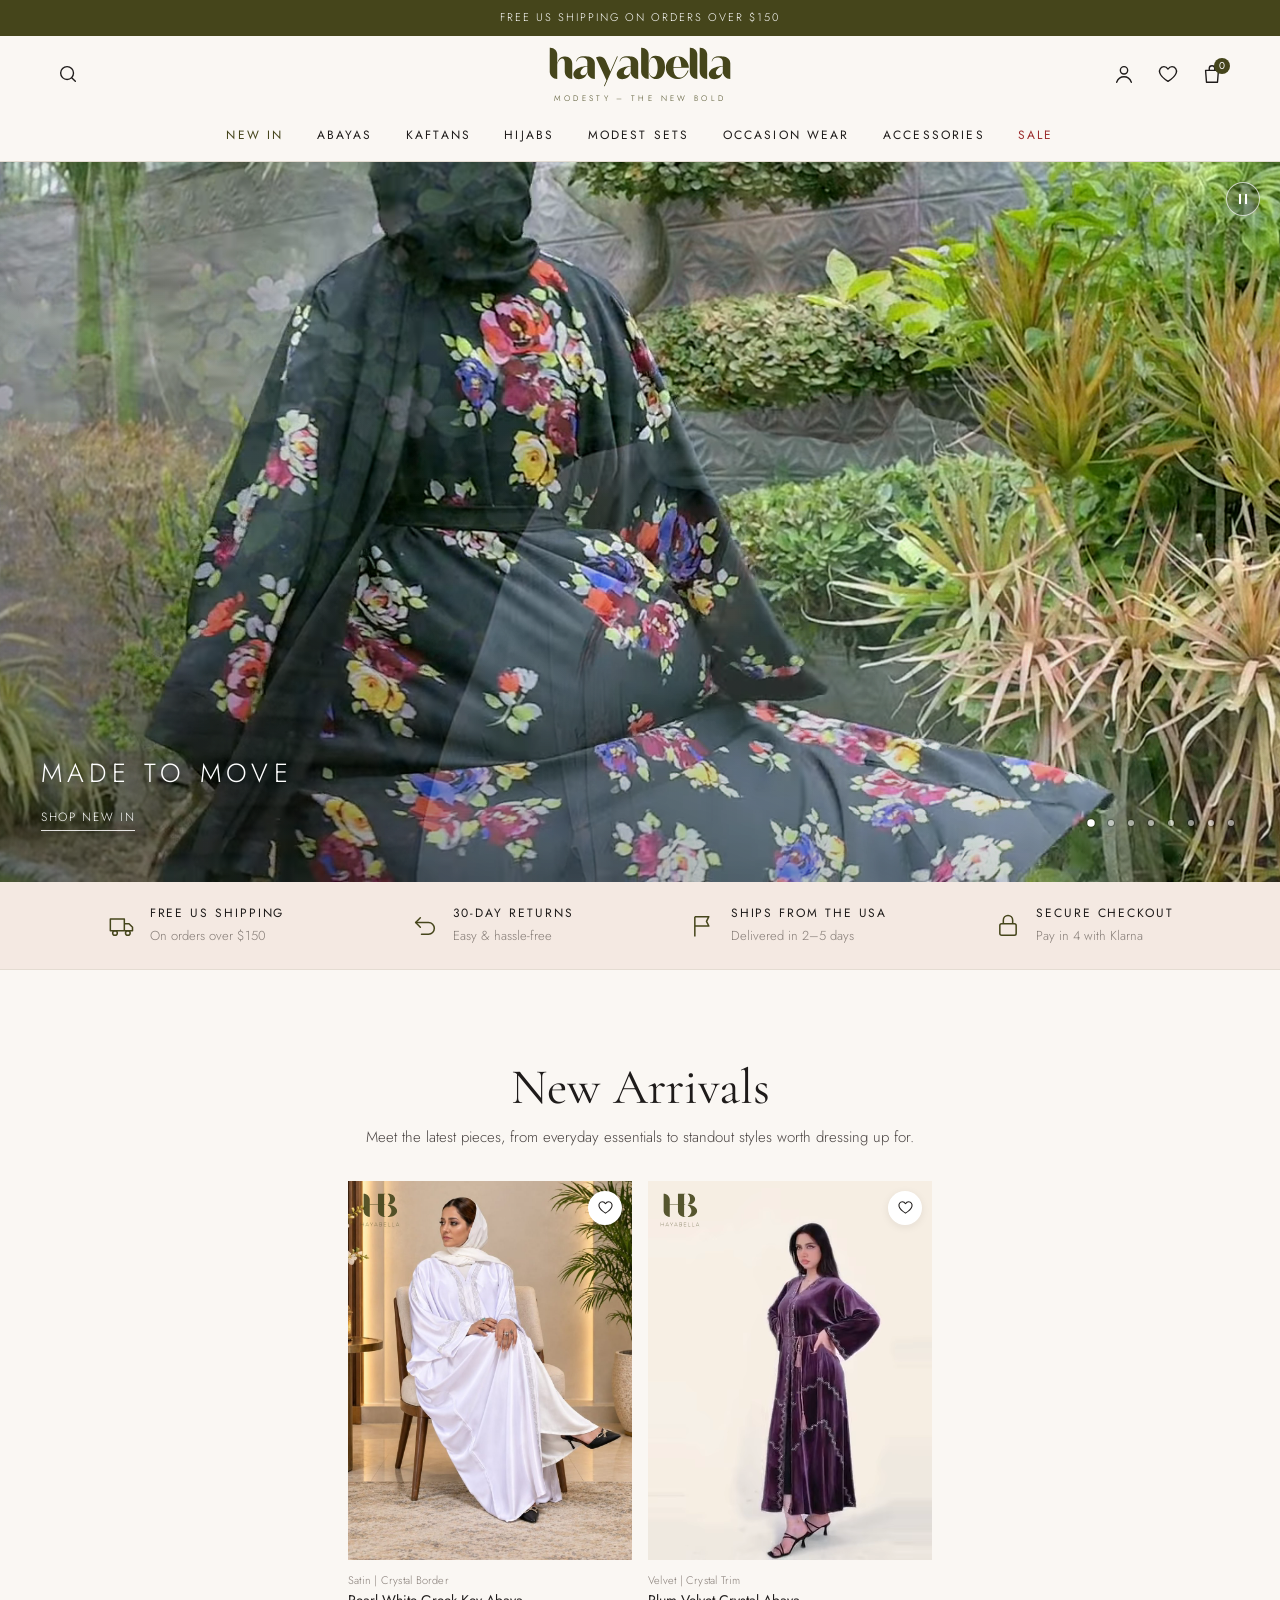
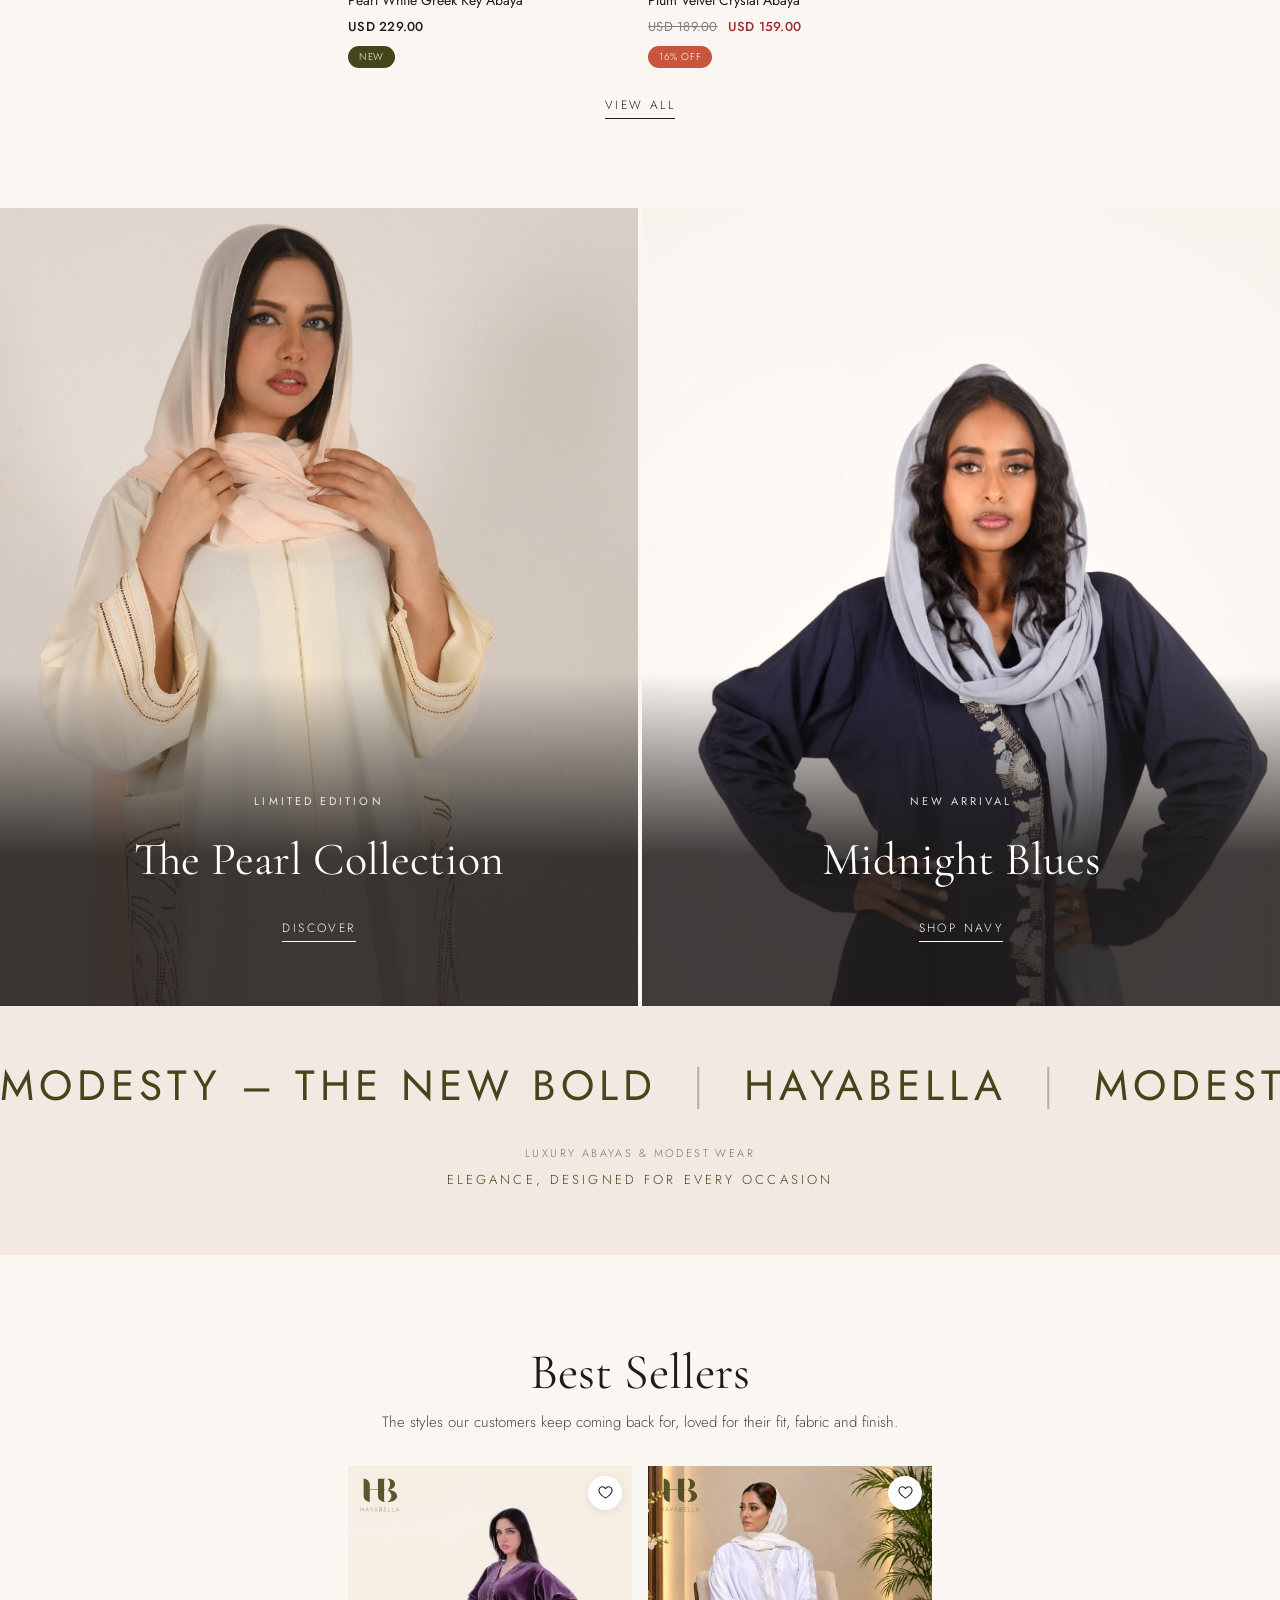
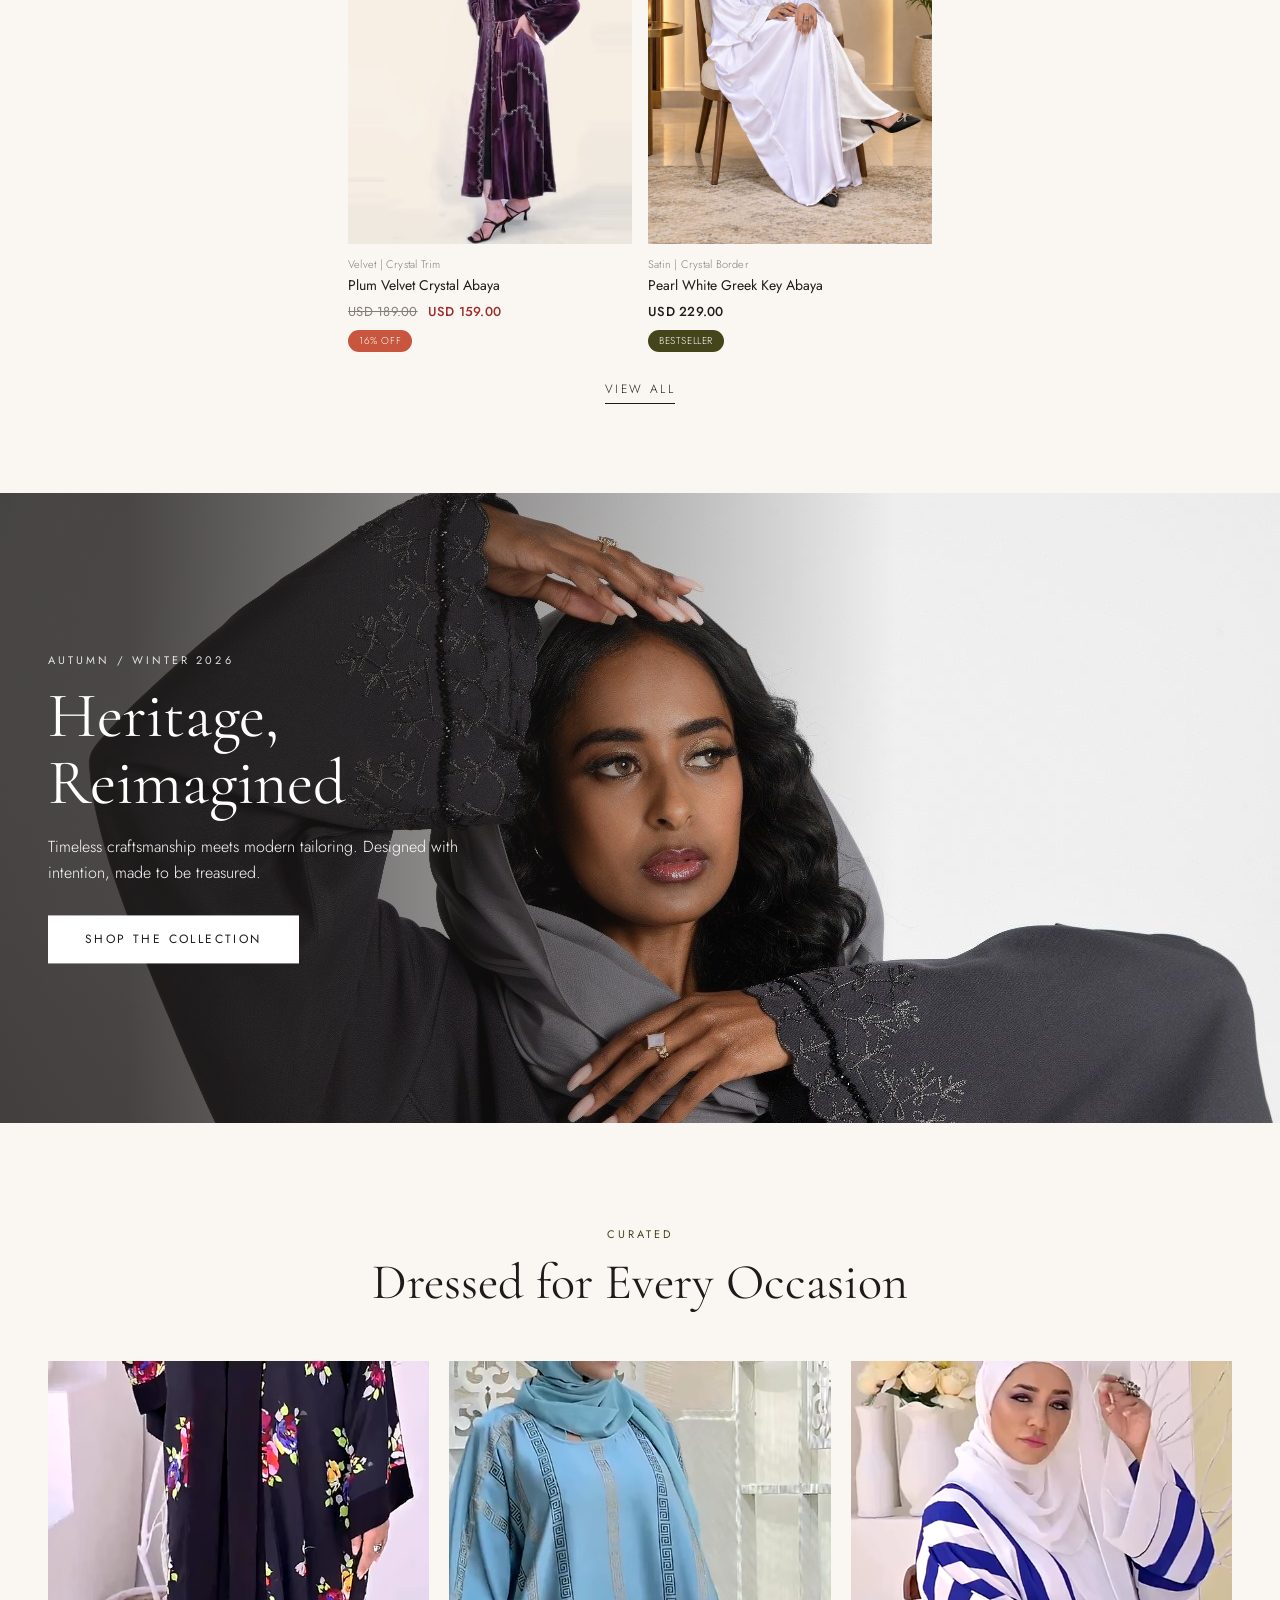
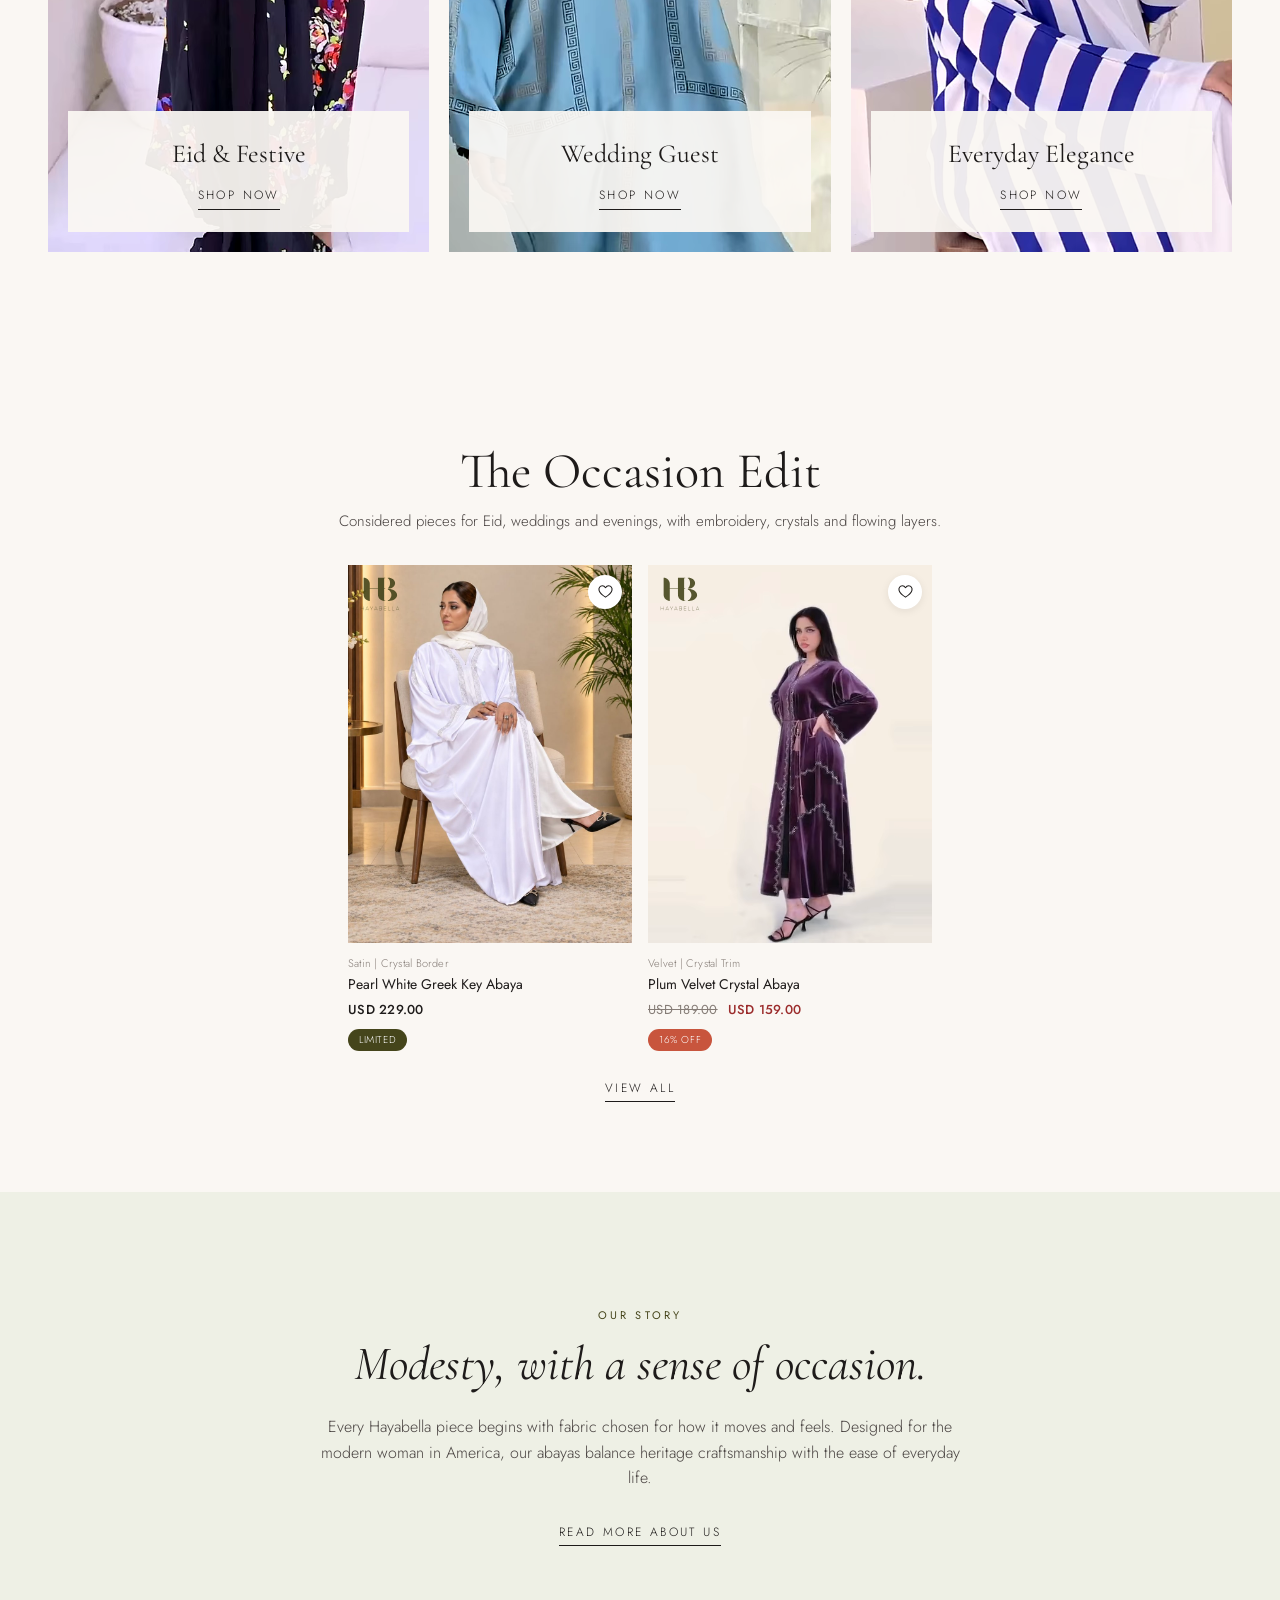
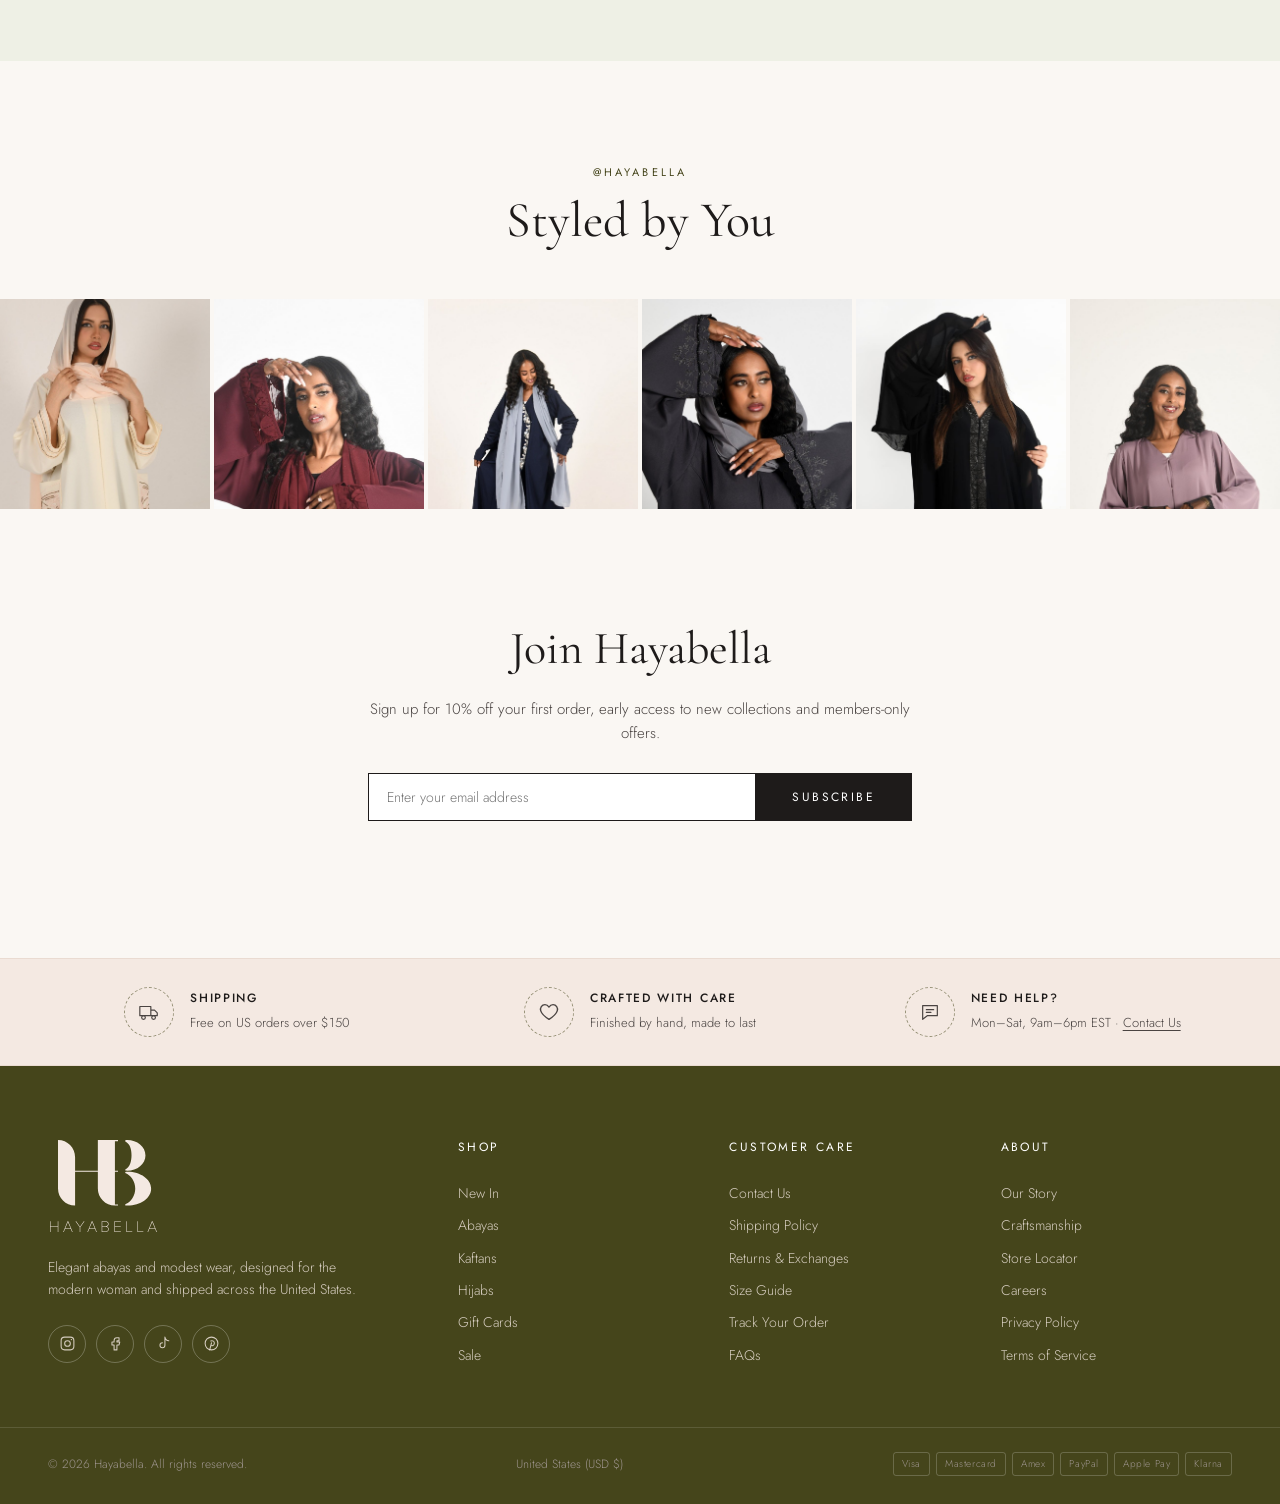
==== commit 4063a887: "Match the hero slide change to the reference timing The current slide drops to black in 0.15 s, blac" ====
--- a/index.html
+++ b/index.html
@@ -10,7 +10,7 @@
   <link rel="preconnect" href="https://fonts.googleapis.com">
   <link rel="preconnect" href="https://fonts.gstatic.com" crossorigin>
   <link href="https://fonts.googleapis.com/css2?family=Cormorant+Garamond:ital,wght@0,400;0,500;0,600;1,400&family=Jost:wght@300;400;500&display=swap" rel="stylesheet">
-  <link rel="stylesheet" href="assets/css/styles.css?v=20261117c">
+  <link rel="stylesheet" href="assets/css/styles.css?v=20261117d">
 </head>
 <body>
 
@@ -143,7 +143,7 @@
 
   <main>
 
-    <!-- Hero slider. Each slide fades in out of black with a slow zoom, then its caption appears.
+    <!-- Hero slider. The current slide drops to black, then the next fades up while settling from a zoom; its caption follows.
          Slide 1 is the campaign film (assets/videos/).
          Photo slides (hero__slide--photo): full-bleed photo with a caption bottom-left;
            desktop image 1920x800 or larger, mobile 864x1080 or 1080x1350 (assets/images/slides/).
@@ -446,7 +446,7 @@
 
   <div class="toast" role="status" aria-live="polite" data-toast></div>
 
-  <script src="assets/js/catalog.js?v=20261117c"></script>
-  <script src="assets/js/main.js?v=20261117c"></script>
+  <script src="assets/js/catalog.js?v=20261117d"></script>
+  <script src="assets/js/main.js?v=20261117d"></script>
 </body>
 </html>
--- a/assets/css/styles.css
+++ b/assets/css/styles.css
@@ -217,14 +217,20 @@
   position: relative; width: 100%;
   height: min(calc(100svh - var(--hero-top, 160px)), 56.25vw); min-height: 41.67vw;
 }
-/* the current slide fades to black, then the next fades up out of the dark */
+/* Slide change (timed from the Nishat slider):
+   the current slide drops to black in .15s, black holds .25s, then the next slide
+   fades up over .75s while settling from 120% to 100% size in .8s; it then stays still. */
+.hero {
+  --hero-out: .15s; --hero-black: .25s; --hero-in-at: calc(var(--hero-out) + var(--hero-black));
+  --hero-ease: cubic-bezier(.25, .46, .45, .94);   /* ease-out */
+}
 .hero__slide {
   position: absolute; inset: 0; display: block; overflow: hidden; color: var(--white);
-  opacity: 0; visibility: hidden; transition: opacity .7s ease, visibility 0s linear .7s;
-}
-.hero__slide.is-active { opacity: 1; visibility: visible; transition: opacity 1.3s ease .55s, visibility 0s; }
-.hero__media, .hero__videos { position: absolute; inset: 0; display: block; transform: scale(1.09); transition: transform 0s linear .7s; }
-.hero__slide.is-active .hero__media, .hero__slide.is-active .hero__videos { transform: scale(1); transition: transform 8s cubic-bezier(.22, .61, .36, 1) .2s; }
+  opacity: 0; visibility: hidden; transition: opacity var(--hero-out) ease-in, visibility 0s linear var(--hero-out);
+}
+.hero__slide.is-active { opacity: 1; visibility: visible; transition: opacity .75s var(--hero-ease) var(--hero-in-at), visibility 0s; }
+.hero__media, .hero__videos { position: absolute; inset: 0; display: block; transform: scale(1.2); transition: transform 0s linear var(--hero-out); }
+.hero__slide.is-active .hero__media, .hero__slide.is-active .hero__videos { transform: scale(1); transition: transform .8s var(--hero-ease) var(--hero-in-at); }
 .hero__media img { display: block; width: 100%; height: 100%; object-fit: cover; object-position: center top; }
 .hero__slide--banner .hero__media img { object-position: left center; }   /* keep the banner text in view */
 /* soft shade bottom-left so the caption reads on any photo */
@@ -243,9 +249,11 @@
   padding-bottom: 3px; border-bottom: 1px solid rgba(255, 255, 255, .85); transition: border-color .3s;
 }
 .hero__cta:hover, .hero__slide:hover .hero__cta { border-color: transparent; }
-.hero__caption > * { opacity: 0; transform: translateY(14px); transition: opacity .5s ease, transform .5s ease; }
-.hero__slide.is-active .hero__caption > * { opacity: 1; transform: none; transition: opacity 1s ease 1.25s, transform 1s cubic-bezier(.22, .61, .36, 1) 1.25s; }
-.hero__slide.is-active .hero__caption > :nth-child(2) { transition-delay: 1.45s; }
+.hero__caption > * { opacity: 0; transform: translateY(12px); transition: opacity var(--hero-out), transform 0s linear var(--hero-out); }
+.hero__slide.is-active .hero__caption > * {
+  opacity: 1; transform: none;
+  transition: opacity .4s var(--hero-ease) calc(var(--hero-in-at) + .25s), transform .4s var(--hero-ease) calc(var(--hero-in-at) + .25s);
+}
 .hero__arrow {
   position: absolute; top: 50%; z-index: 2;
   width: 48px; height: 48px; margin-top: -24px;
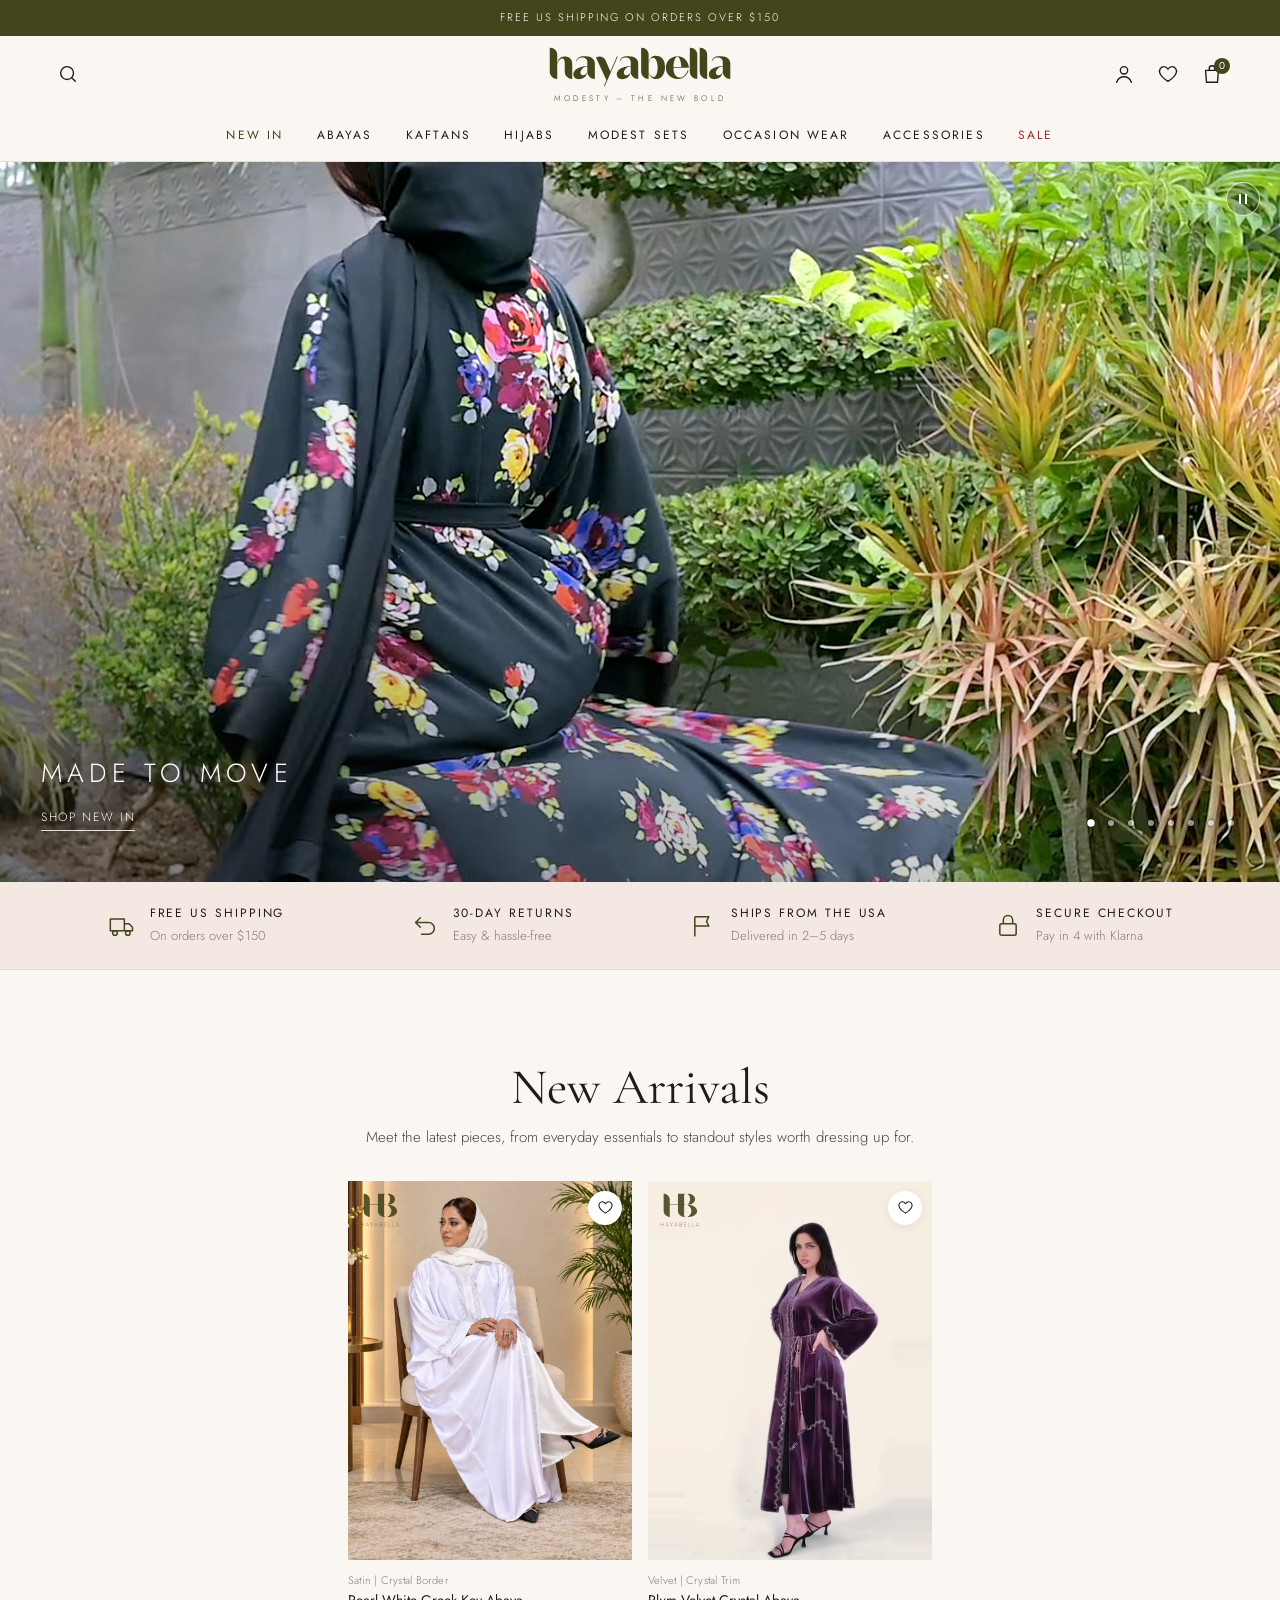
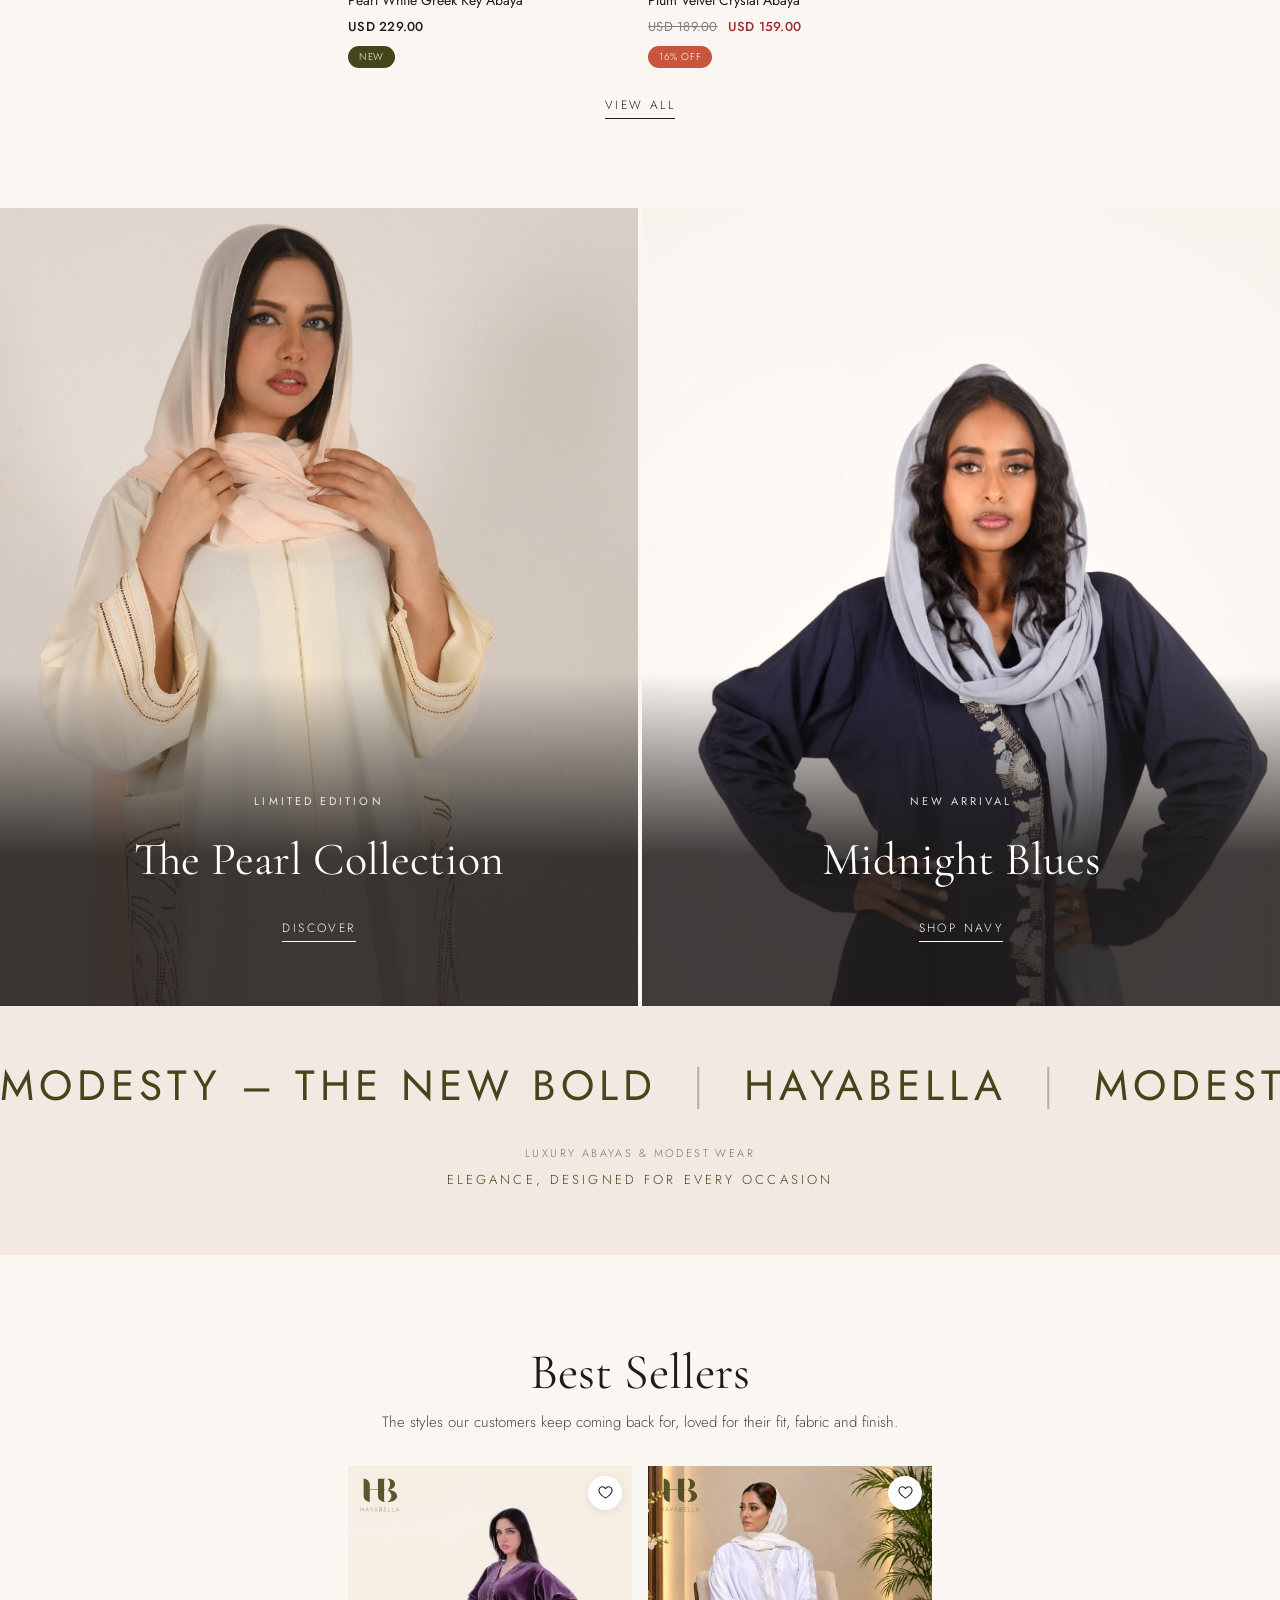
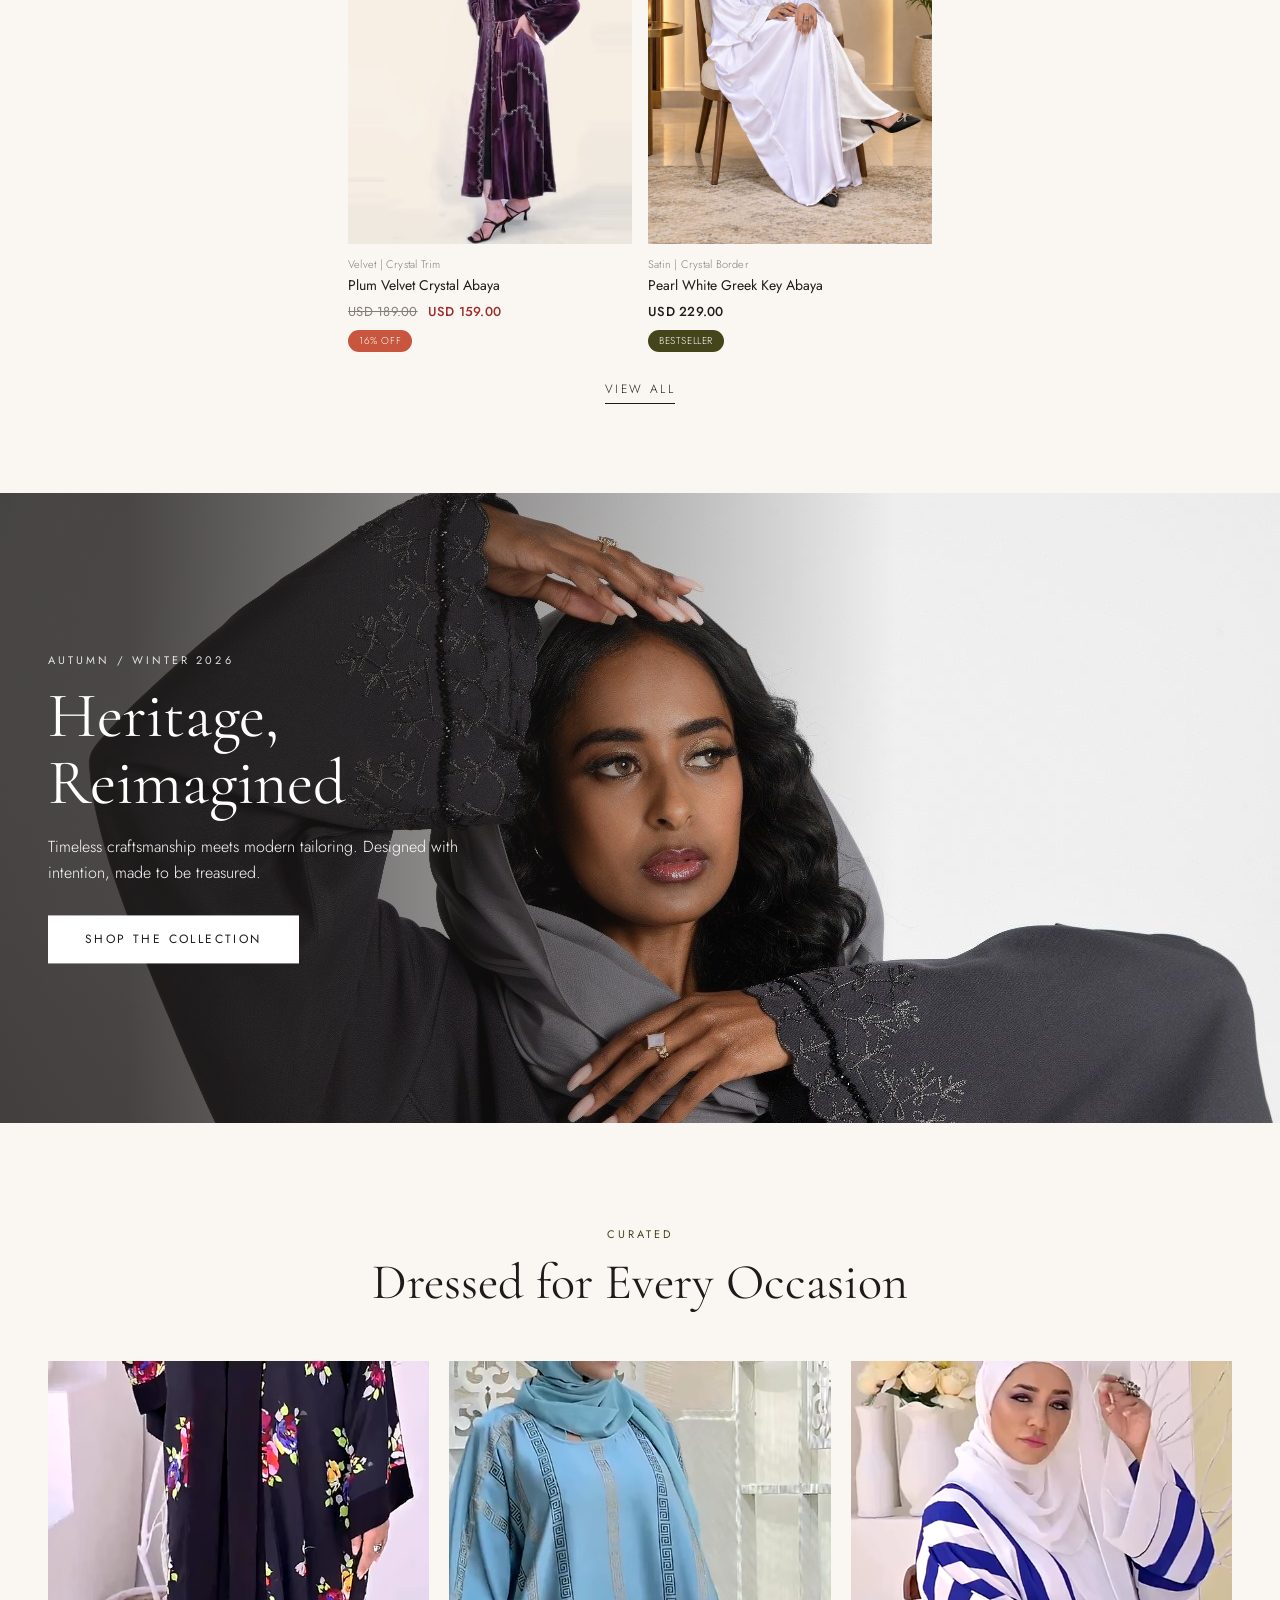
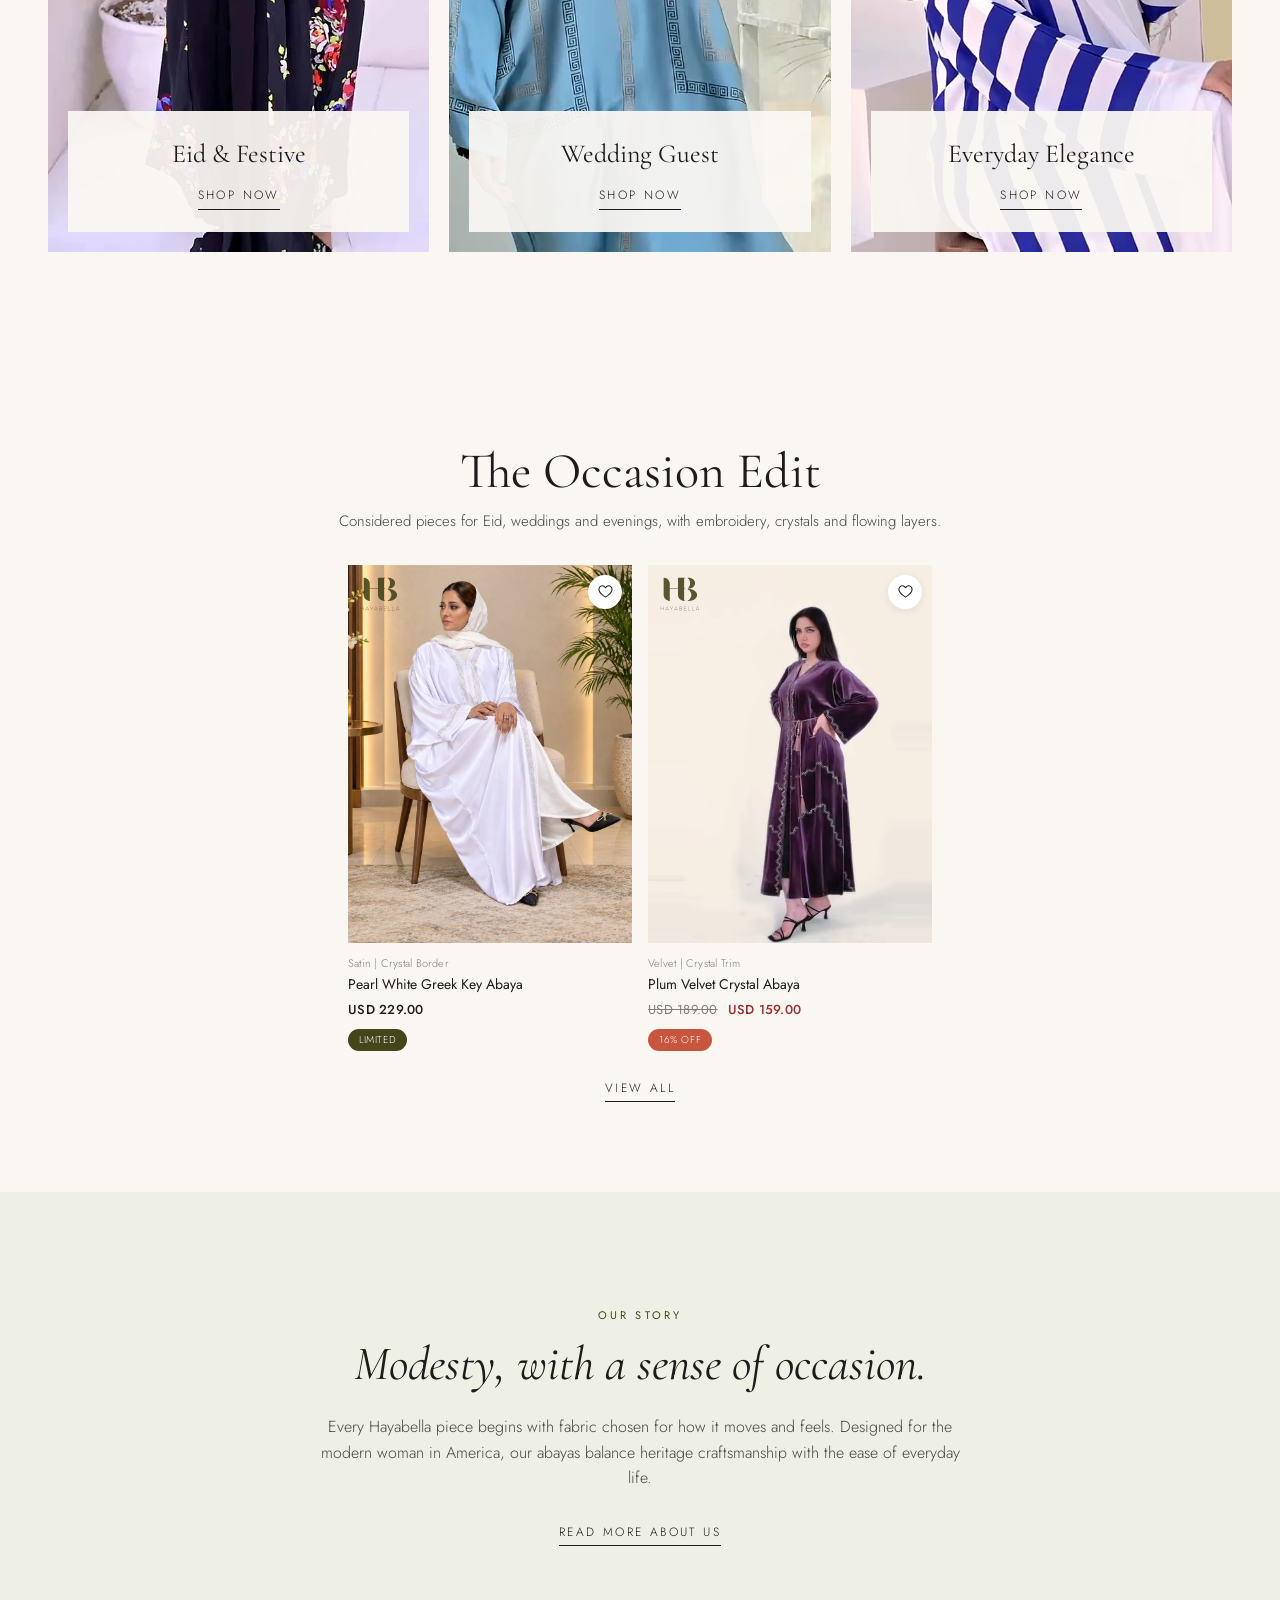
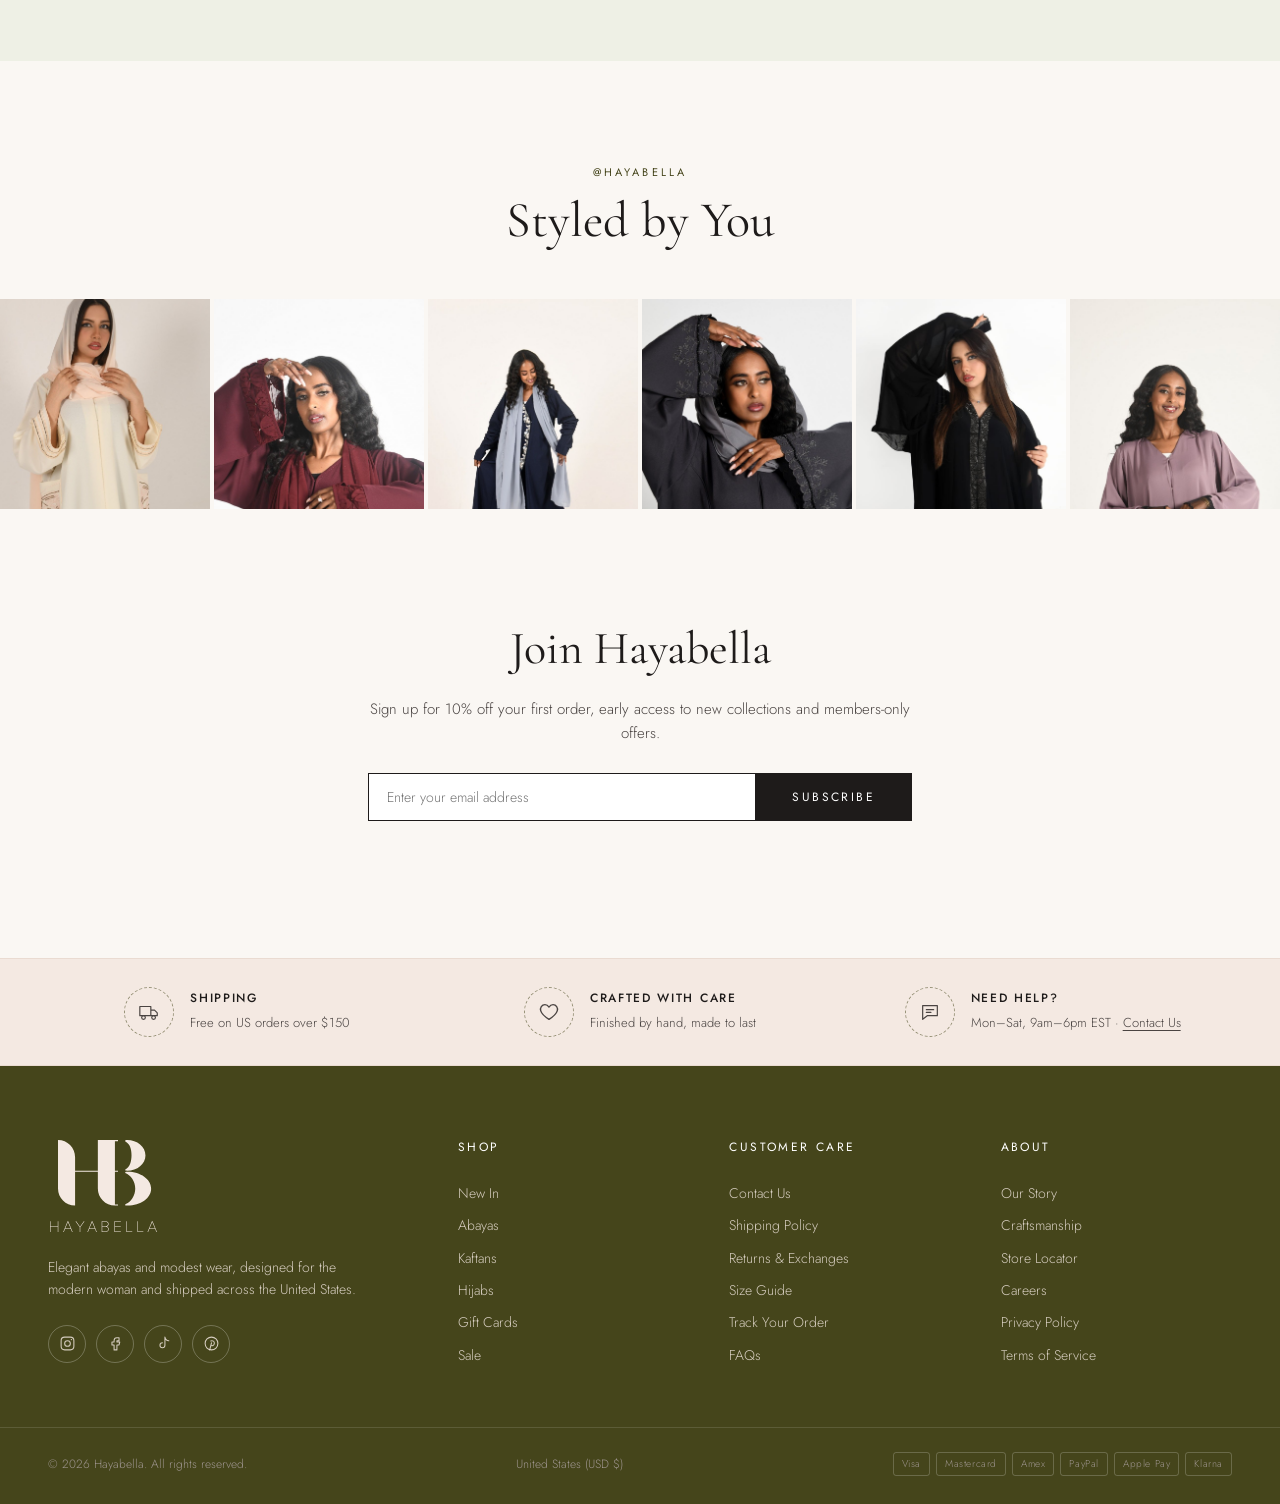
==== commit 54c0e9ae: "Theme 1.0.1: remote updates from GitHub, campaign text on wide screens Adds admin-only REST routes (" ====
--- a/index.html
+++ b/index.html
@@ -10,7 +10,7 @@
   <link rel="preconnect" href="https://fonts.googleapis.com">
   <link rel="preconnect" href="https://fonts.gstatic.com" crossorigin>
   <link href="https://fonts.googleapis.com/css2?family=Cormorant+Garamond:ital,wght@0,400;0,500;0,600;1,400&family=Jost:wght@300;400;500&display=swap" rel="stylesheet">
-  <link rel="stylesheet" href="assets/css/styles.css?v=20261117d">
+  <link rel="stylesheet" href="assets/css/styles.css?v=20261120a">
 </head>
 <body>
 
@@ -446,7 +446,7 @@
 
   <div class="toast" role="status" aria-live="polite" data-toast></div>
 
-  <script src="assets/js/catalog.js?v=20261117d"></script>
-  <script src="assets/js/main.js?v=20261117d"></script>
+  <script src="assets/js/catalog.js?v=20261120a"></script>
+  <script src="assets/js/main.js?v=20261120a"></script>
 </body>
 </html>
--- a/assets/css/styles.css
+++ b/assets/css/styles.css
@@ -401,8 +401,8 @@
 .campaign:hover img { transform: scale(var(--zoom)); }
 .campaign::after { content: ""; position: absolute; inset: 0; background: linear-gradient(90deg, rgba(30, 27, 26, .78) 10%, rgba(30, 27, 26, .35) 45%, rgba(30, 27, 26, 0) 70%); }
 .campaign__content {
-  position: absolute; z-index: 1; top: 50%; left: var(--gutter); transform: translateY(-50%);
-  max-width: 460px; padding-left: max(0px, calc((100vw - var(--container)) / 2));
+  position: absolute; z-index: 1; top: 50%; transform: translateY(-50%);
+  left: max(var(--gutter), calc((100vw - var(--container)) / 2 + var(--gutter))); max-width: 460px;
 }
 .campaign__content h2 { font-family: var(--serif); font-size: clamp(38px, 5vw, 72px); line-height: 1.05; margin-bottom: 18px; }
 .campaign__content p:not(.eyebrow) { margin-bottom: 30px; font-size: 16px; }
